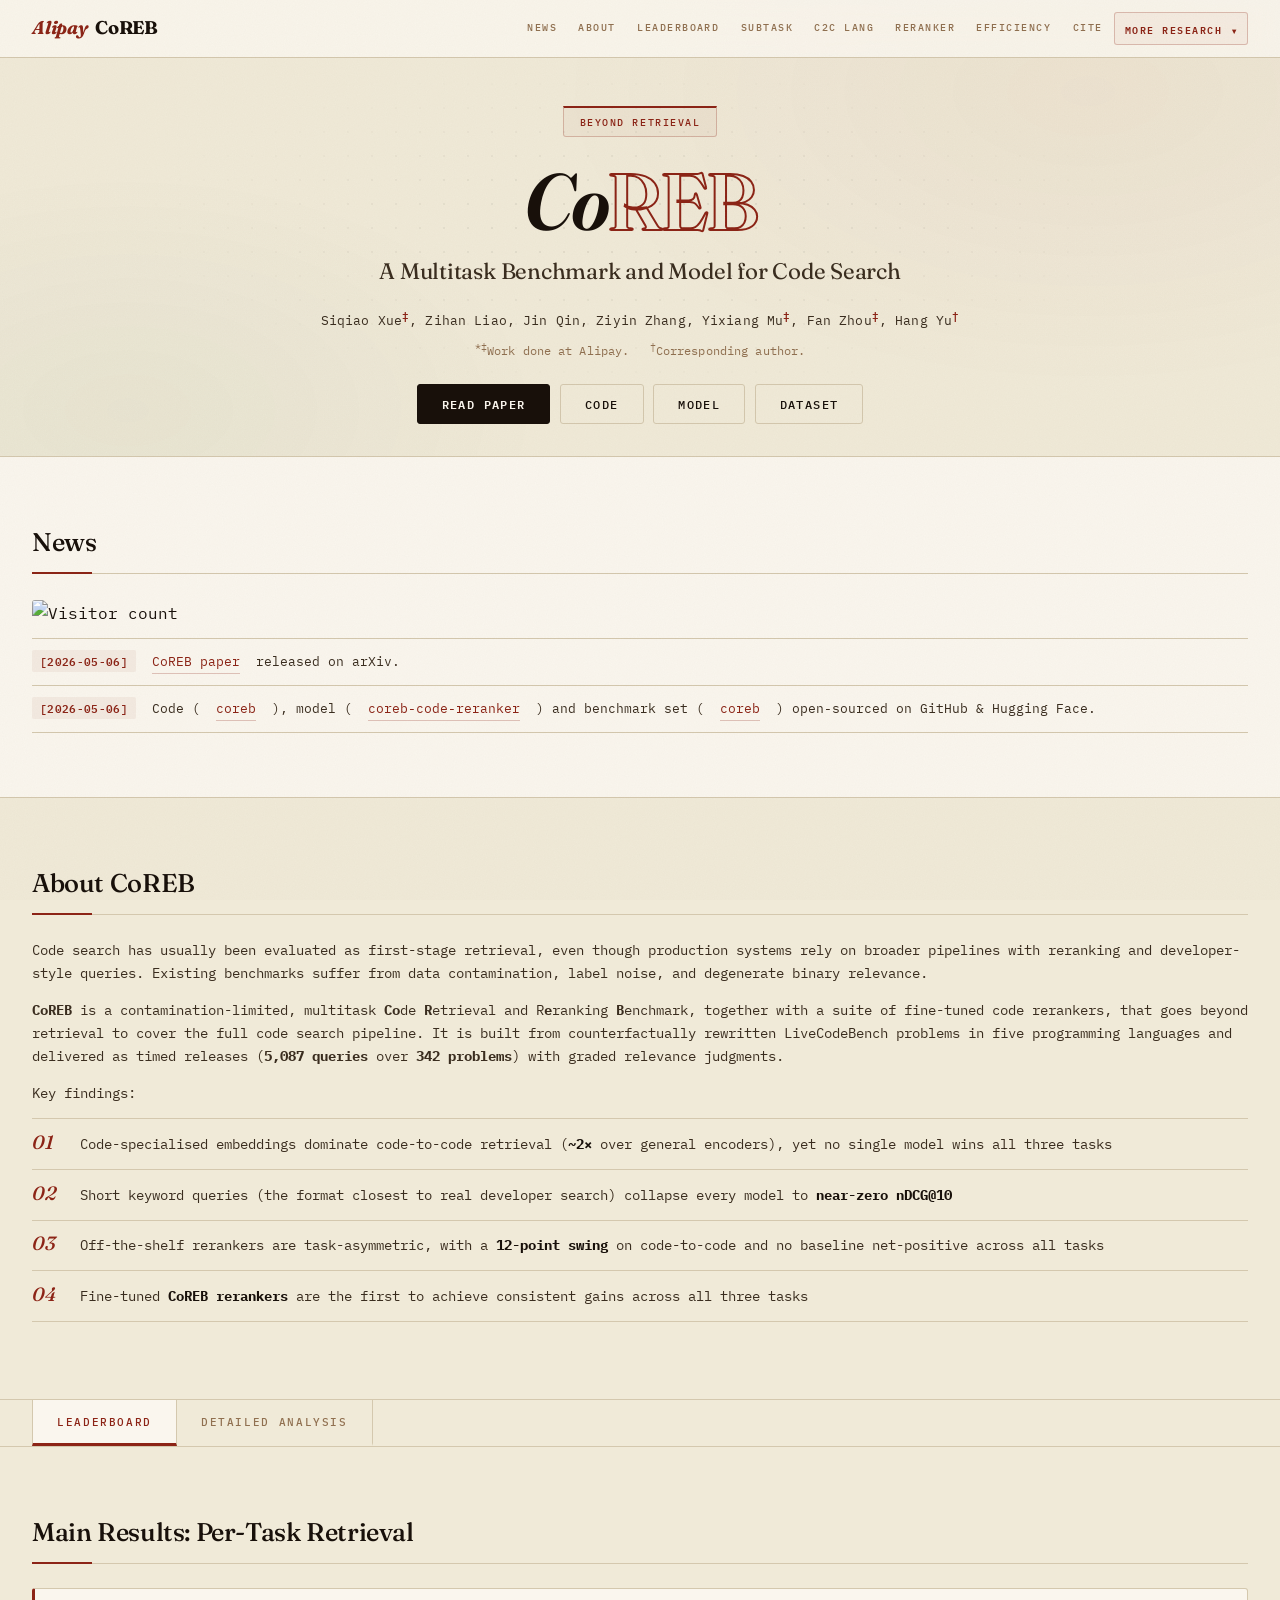
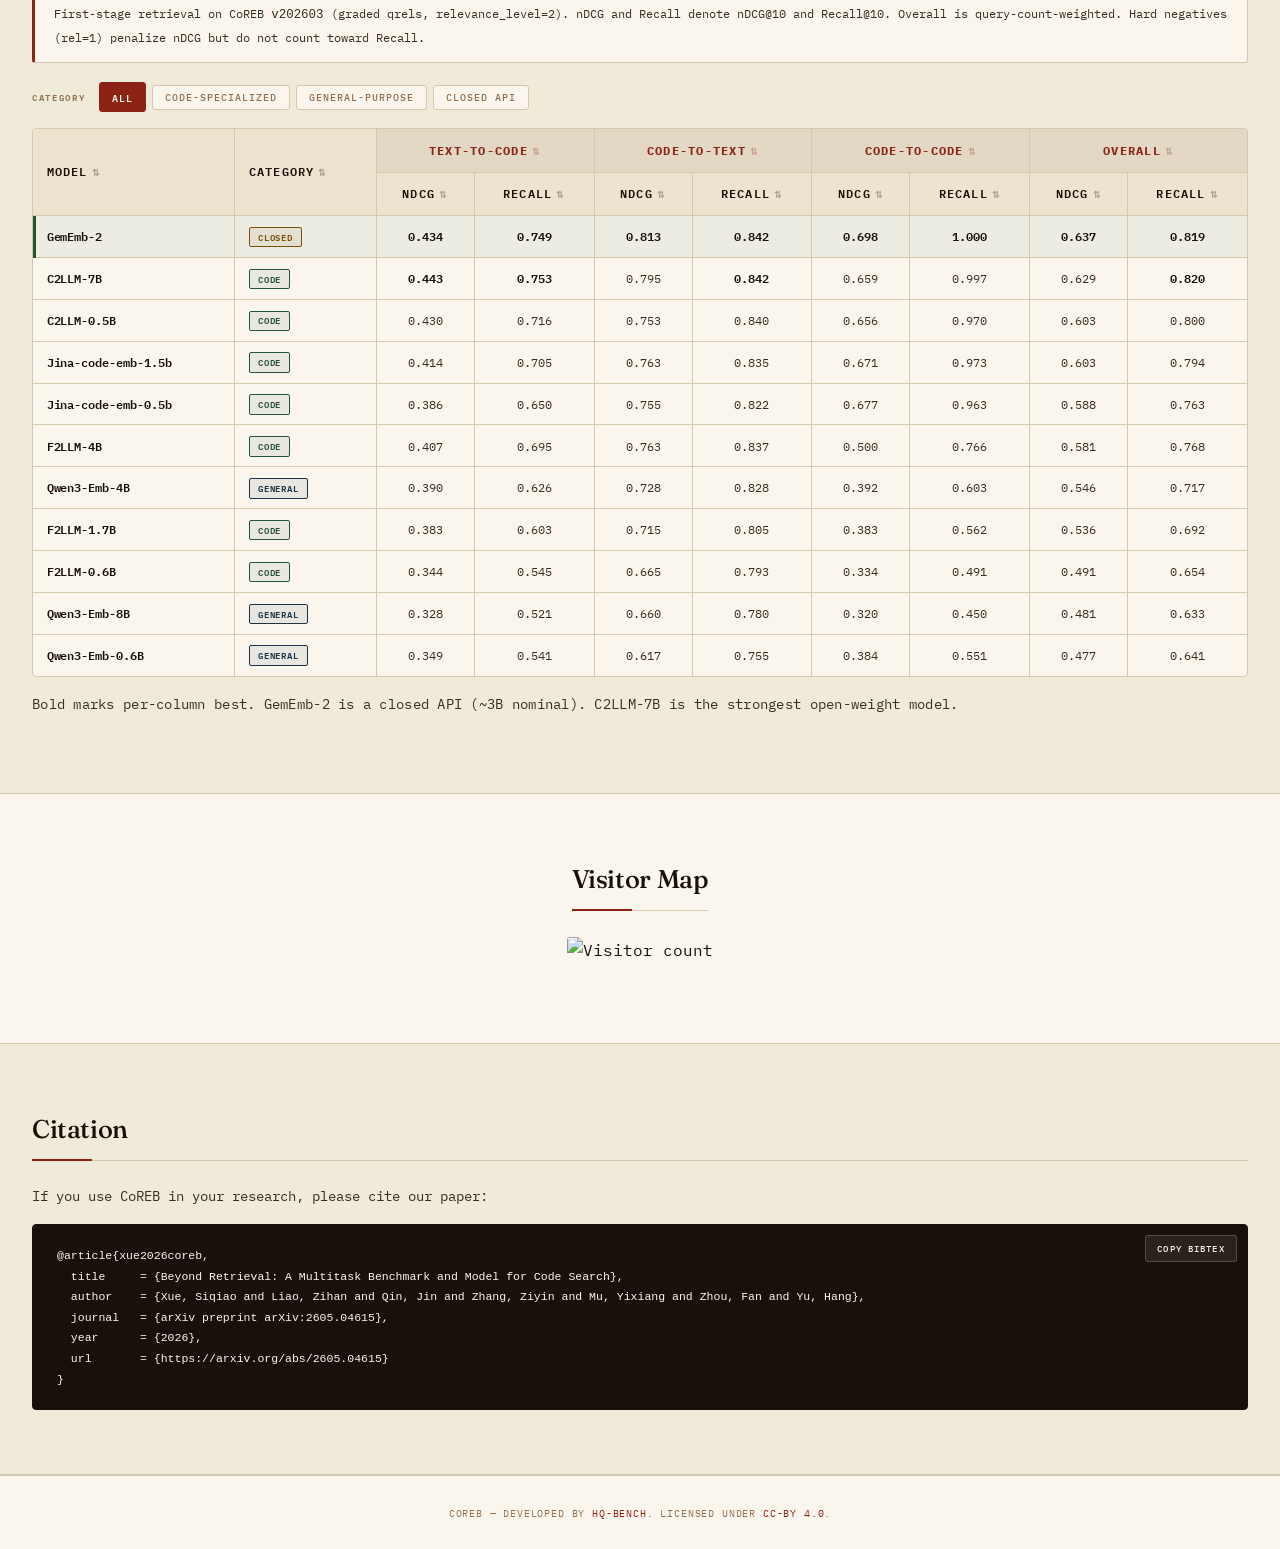
==== website/index.html @ 1a0d7796 "update page" ====
<!DOCTYPE html>
<html lang="en">
<head>
  <meta charset="UTF-8">
  <meta name="viewport" content="width=device-width, initial-scale=1.0">
  <title>Beyond Retrieval: A Multitask Benchmark and Model for Code Search</title>
  <meta name="description" content="CoREB is a multitask, contamination-limited code retrieval and reranking benchmark covering text-to-code, code-to-text, and code-to-code across 5 languages with graded relevance judgments.">
  <link rel="preconnect" href="https://fonts.googleapis.com">
  <link rel="preconnect" href="https://fonts.gstatic.com" crossorigin>
  <link href="https://fonts.googleapis.com/css2?family=Fraunces:ital,opsz,wght@0,9..144,400;0,9..144,500;0,9..144,600;0,9..144,700;1,9..144,400;1,9..144,500;1,9..144,600;1,9..144,700&family=IBM+Plex+Mono:ital,wght@0,400;0,500;0,600;0,700;1,400;1,500&display=swap" rel="stylesheet">
  <link rel="stylesheet" href="assets/css/style.css">
</head>
<body>
  <div class="grain" aria-hidden="true"></div>

  <!-- ===== NAV ===== -->
  <header class="site-header">
    <div class="header-inner">
      <a href="#" class="brand"><span class="brand-alipay">Alipay</span> CoREB</a>
      <button class="menu-toggle" aria-label="Toggle menu">&#9776;</button>
      <nav>
        <ul class="nav-links">
          <li><a href="#news">News</a></li>
          <li><a href="#about">About</a></li>
          <li><a href="#leaderboard">Leaderboard</a></li>
          <li><a href="#subtask">Subtask</a></li>
          <li><a href="#c2c-language">C2C Lang</a></li>
          <li><a href="#reranker">Reranker</a></li>
          <li><a href="#efficiency">Efficiency</a></li>
          <li><a href="#citation">Cite</a></li>
          <li class="more-research-wrap">
            <button class="nav-more-btn" id="more-research-toggle">More Research <span class="more-arrow">&#9662;</span></button>
            <ul class="more-research-dropdown" id="more-research-dropdown">
              <li><a href="https://hq-bench.github.io/quito/" target="_blank" rel="noopener">QuitoBench</a></li>
              <li><a href="https://famma-bench.github.io/famma/" target="_blank" rel="noopener">FAMMA</a></li>
            </ul>
          </li>
        </ul>
      </nav>
    </div>
  </header>

  <!-- ===== HERO ===== -->
  <section class="hero" id="hero">
    <div class="hero-inner">
      <span class="eyebrow">Beyond Retrieval</span>
      <h1><span class="solid">Co</span><span class="outline">REB</span></h1>
      <p class="hero-subtitle">A Multitask Benchmark and Model for Code Search</p>
      <p class="hero-authors">
        Siqiao Xue<sup>&Dagger;</sup>, Zihan Liao, Jin Qin, Ziyin Zhang,
        Yixiang Mu<sup>&Dagger;</sup>, Fan Zhou<sup>&Dagger;</sup>, Hang Yu<sup>&dagger;</sup>
      </p>
      <p class="hero-institution">
        <sup>*&Dagger;</sup>Work done at Alipay. &ensp; <sup>&dagger;</sup>Corresponding author.
      </p>
      <div class="hero-actions">
        <a href="https://arxiv.org/abs/2605.04615" class="btn-cta" target="_blank" rel="noopener">Read Paper</a>
        <a href="https://github.com/hq-bench/coreb" class="btn-ghost" target="_blank" rel="noopener">Code</a>
        <a href="https://huggingface.co/hq-bench/coreb-code-reranker" class="btn-ghost" target="_blank" rel="noopener">Model</a>
        <a href="https://huggingface.co/datasets/hq-bench/coreb" class="btn-ghost" target="_blank" rel="noopener">Dataset</a>
      </div>
    </div>
  </section>

  <!-- ===== NEWS ===== -->
  <section class="section" id="news">
    <div class="section-inner">
      <h2 class="section-title">News</h2>
      <div class="visitor-badge">
        <img src="https://hits.sh/hq-bench.github.io/coreb-page.svg?view=total&style=flat&label=Visitors&color=f59e0b&labelColor=0d1117" alt="Visitor count">
      </div>
      <ul class="news-list">
        <li><span class="news-date">[2026-05-06]</span> <a href="https://arxiv.org/abs/2605.04615">CoREB paper</a> released on arXiv.</li>
        <li><span class="news-date">[2026-05-06]</span> Code (<a href="https://github.com/hq-bench/coreb">coreb</a>), model (<a href="https://huggingface.co/hq-bench/coreb-code-reranker">coreb-code-reranker</a>) and benchmark set (<a href="https://huggingface.co/datasets/hq-bench/coreb">coreb</a>) open-sourced on GitHub &amp; Hugging Face.</li>
      </ul>
    </div>
  </section>

  <!-- ===== ABOUT ===== -->
  <section class="section" id="about">
    <div class="section-inner">
      <h2 class="section-title">About CoREB</h2>
      <p>
        Code search has usually been evaluated as first-stage retrieval, even though production systems rely on broader pipelines with reranking and developer-style queries. Existing benchmarks suffer from data contamination, label noise, and degenerate binary relevance.
      </p>
      <p>
        <strong>CoREB</strong> is a contamination-limited, multitask <strong>Co</strong>de <strong>R</strong>etrieval and R<strong>e</strong>ranking <strong>B</strong>enchmark, together with a suite of fine-tuned code rerankers, that goes beyond retrieval to cover the full code search pipeline. It is built from counterfactually rewritten LiveCodeBench problems in five programming languages and delivered as timed releases (<strong>5,087 queries</strong> over <strong>342 problems</strong>) with graded relevance judgments.
      </p>
      <p>Key findings:</p>
      <ul class="findings-list">
        <li>Code-specialised embeddings dominate code-to-code retrieval (<strong>~2&times;</strong> over general encoders), yet no single model wins all three tasks</li>
        <li>Short keyword queries (the format closest to real developer search) collapse every model to <strong>near-zero nDCG@10</strong></li>
        <li>Off-the-shelf rerankers are task-asymmetric, with a <strong>12-point swing</strong> on code-to-code and no baseline net-positive across all tasks</li>
        <li>Fine-tuned <strong>CoREB rerankers</strong> are the first to achieve consistent gains across all three tasks</li>
      </ul>
    </div>
  </section>

  <!-- ===== CONTENT TABS ===== -->
  <div class="content-tabs" id="content-tabs">
    <div class="tab-bar">
      <button class="tab-btn active" data-tab="leaderboard-tab">Leaderboard</button>
      <button class="tab-btn" data-tab="analysis-tab">Detailed Analysis</button>
    </div>
  </div>

  <!-- ===== TAB: LEADERBOARD ===== -->
  <div class="tab-content active" id="leaderboard-tab">

  <!-- ===== MAIN RESULTS ===== -->
  <section class="section" id="leaderboard">
    <div class="section-inner">
      <h2 class="section-title">Main Results: Per-Task Retrieval</h2>
      <div class="info-box">
        First-stage retrieval on CoREB <code>v202603</code> (graded qrels, relevance_level=2). nDCG and Recall denote nDCG@10 and Recall@10. Overall is query-count-weighted. Hard negatives (rel=1) penalize nDCG but do not count toward Recall.
      </div>
      <div class="filter-bar">
        <span class="filter-label">Category</span>
        <button class="filter-btn active" data-filter="all">All</button>
        <button class="filter-btn" data-filter="code">Code-Specialized</button>
        <button class="filter-btn" data-filter="general">General-Purpose</button>
        <button class="filter-btn" data-filter="closed">Closed API</button>
      </div>
      <div class="table-wrap">
        <div class="table-scroll">
          <table class="sortable" id="main-table">
            <thead>
              <tr>
                <th rowspan="2">Model</th>
                <th rowspan="2">Category</th>
                <th colspan="2" class="group-header">Text-to-Code</th>
                <th colspan="2" class="group-header">Code-to-Text</th>
                <th colspan="2" class="group-header">Code-to-Code</th>
                <th colspan="2" class="group-header">Overall</th>
              </tr>
              <tr>
                <th class="num-col">nDCG</th>
                <th class="num-col">Recall</th>
                <th class="num-col">nDCG</th>
                <th class="num-col">Recall</th>
                <th class="num-col">nDCG</th>
                <th class="num-col">Recall</th>
                <th class="num-col">nDCG</th>
                <th class="num-col">Recall</th>
              </tr>
            </thead>
            <tbody>
              <tr data-type="closed" class="row-highlight">
                <td class="model-name"><strong>GemEmb-2</strong></td>
                <td><span class="badge badge-stat">CLOSED</span></td>
                <td class="num-col">0.434</td>
                <td class="num-col">0.749</td>
                <td class="num-col"><strong>0.813</strong></td>
                <td class="num-col"><strong>0.842</strong></td>
                <td class="num-col"><strong>0.698</strong></td>
                <td class="num-col"><strong>1.000</strong></td>
                <td class="num-col"><strong>0.637</strong></td>
                <td class="num-col"><strong>0.819</strong></td>
              </tr>
              <tr data-type="code">
                <td class="model-name"><strong>C2LLM-7B</strong></td>
                <td><span class="badge badge-dl">CODE</span></td>
                <td class="num-col"><strong>0.443</strong></td>
                <td class="num-col"><strong>0.753</strong></td>
                <td class="num-col">0.795</td>
                <td class="num-col"><strong>0.842</strong></td>
                <td class="num-col">0.659</td>
                <td class="num-col">0.997</td>
                <td class="num-col">0.629</td>
                <td class="num-col"><strong>0.820</strong></td>
              </tr>
              <tr data-type="code">
                <td class="model-name">C2LLM-0.5B</td>
                <td><span class="badge badge-dl">CODE</span></td>
                <td class="num-col">0.430</td>
                <td class="num-col">0.716</td>
                <td class="num-col">0.753</td>
                <td class="num-col">0.840</td>
                <td class="num-col">0.656</td>
                <td class="num-col">0.970</td>
                <td class="num-col">0.603</td>
                <td class="num-col">0.800</td>
              </tr>
              <tr data-type="code">
                <td class="model-name">Jina-code-emb-1.5b</td>
                <td><span class="badge badge-dl">CODE</span></td>
                <td class="num-col">0.414</td>
                <td class="num-col">0.705</td>
                <td class="num-col">0.763</td>
                <td class="num-col">0.835</td>
                <td class="num-col">0.671</td>
                <td class="num-col">0.973</td>
                <td class="num-col">0.603</td>
                <td class="num-col">0.794</td>
              </tr>
              <tr data-type="code">
                <td class="model-name">Jina-code-emb-0.5b</td>
                <td><span class="badge badge-dl">CODE</span></td>
                <td class="num-col">0.386</td>
                <td class="num-col">0.650</td>
                <td class="num-col">0.755</td>
                <td class="num-col">0.822</td>
                <td class="num-col">0.677</td>
                <td class="num-col">0.963</td>
                <td class="num-col">0.588</td>
                <td class="num-col">0.763</td>
              </tr>
              <tr data-type="code">
                <td class="model-name">F2LLM-4B</td>
                <td><span class="badge badge-dl">CODE</span></td>
                <td class="num-col">0.407</td>
                <td class="num-col">0.695</td>
                <td class="num-col">0.763</td>
                <td class="num-col">0.837</td>
                <td class="num-col">0.500</td>
                <td class="num-col">0.766</td>
                <td class="num-col">0.581</td>
                <td class="num-col">0.768</td>
              </tr>
              <tr data-type="general">
                <td class="model-name">Qwen3-Emb-4B</td>
                <td><span class="badge badge-fm">GENERAL</span></td>
                <td class="num-col">0.390</td>
                <td class="num-col">0.626</td>
                <td class="num-col">0.728</td>
                <td class="num-col">0.828</td>
                <td class="num-col">0.392</td>
                <td class="num-col">0.603</td>
                <td class="num-col">0.546</td>
                <td class="num-col">0.717</td>
              </tr>
              <tr data-type="code">
                <td class="model-name">F2LLM-1.7B</td>
                <td><span class="badge badge-dl">CODE</span></td>
                <td class="num-col">0.383</td>
                <td class="num-col">0.603</td>
                <td class="num-col">0.715</td>
                <td class="num-col">0.805</td>
                <td class="num-col">0.383</td>
                <td class="num-col">0.562</td>
                <td class="num-col">0.536</td>
                <td class="num-col">0.692</td>
              </tr>
              <tr data-type="code">
                <td class="model-name">F2LLM-0.6B</td>
                <td><span class="badge badge-dl">CODE</span></td>
                <td class="num-col">0.344</td>
                <td class="num-col">0.545</td>
                <td class="num-col">0.665</td>
                <td class="num-col">0.793</td>
                <td class="num-col">0.334</td>
                <td class="num-col">0.491</td>
                <td class="num-col">0.491</td>
                <td class="num-col">0.654</td>
              </tr>
              <tr data-type="general">
                <td class="model-name">Qwen3-Emb-8B</td>
                <td><span class="badge badge-fm">GENERAL</span></td>
                <td class="num-col">0.328</td>
                <td class="num-col">0.521</td>
                <td class="num-col">0.660</td>
                <td class="num-col">0.780</td>
                <td class="num-col">0.320</td>
                <td class="num-col">0.450</td>
                <td class="num-col">0.481</td>
                <td class="num-col">0.633</td>
              </tr>
              <tr data-type="general">
                <td class="model-name">Qwen3-Emb-0.6B</td>
                <td><span class="badge badge-fm">GENERAL</span></td>
                <td class="num-col">0.349</td>
                <td class="num-col">0.541</td>
                <td class="num-col">0.617</td>
                <td class="num-col">0.755</td>
                <td class="num-col">0.384</td>
                <td class="num-col">0.551</td>
                <td class="num-col">0.477</td>
                <td class="num-col">0.641</td>
              </tr>
            </tbody>
          </table>
        </div>
      </div>
      <p class="table-note">Bold marks per-column best. GemEmb-2 is a closed API (~3B nominal). C2LLM-7B is the strongest open-weight model.</p>
    </div>
  </section>

  </div><!-- end leaderboard-tab -->

  <!-- ===== TAB: DETAILED ANALYSIS ===== -->
  <div class="tab-content" id="analysis-tab">

  <!-- ===== ANALYSIS: SUBTASK BREAKDOWN ===== -->
  <section class="section" id="subtask">
    <div class="section-inner">
      <h2 class="section-title">Analysis: Text-to-Code Subtask Breakdown</h2>
      <div class="info-box">
        Text-to-code nDCG@10 by subtask on <code>v202603</code>. Canonical and Full use long queries; Search uses short keyword queries (~19 tokens). <strong>Every model collapses on Search</strong> &mdash; the format closest to real developer search.
      </div>
      <div class="table-wrap">
        <div class="table-scroll">
          <table class="sortable" id="subtask-table">
            <thead>
              <tr>
                <th>Model</th>
                <th class="num-col">Canonical</th>
                <th class="num-col">Full</th>
                <th class="num-col">Search</th>
              </tr>
            </thead>
            <tbody>
              <tr class="row-highlight">
                <td class="model-name"><strong>C2LLM-7B</strong></td>
                <td class="num-col"><strong>0.582</strong></td>
                <td class="num-col"><strong>0.578</strong></td>
                <td class="num-col">0.004</td>
              </tr>
              <tr>
                <td class="model-name">GemEmb-2</td>
                <td class="num-col">0.573</td>
                <td class="num-col">0.565</td>
                <td class="num-col">0.000</td>
              </tr>
              <tr>
                <td class="model-name">C2LLM-0.5B</td>
                <td class="num-col">0.566</td>
                <td class="num-col">0.560</td>
                <td class="num-col">0.003</td>
              </tr>
              <tr>
                <td class="model-name">Jina-code-1.5B</td>
                <td class="num-col">0.539</td>
                <td class="num-col">0.543</td>
                <td class="num-col">0.006</td>
              </tr>
              <tr>
                <td class="model-name">F2LLM-4B</td>
                <td class="num-col">0.529</td>
                <td class="num-col">0.535</td>
                <td class="num-col">0.007</td>
              </tr>
              <tr>
                <td class="model-name">Qwen3-4B</td>
                <td class="num-col">0.510</td>
                <td class="num-col">0.504</td>
                <td class="num-col"><strong>0.015</strong></td>
              </tr>
              <tr>
                <td class="model-name">Jina-code-0.5B</td>
                <td class="num-col">0.497</td>
                <td class="num-col">0.514</td>
                <td class="num-col">0.003</td>
              </tr>
              <tr>
                <td class="model-name">F2LLM-1.7B</td>
                <td class="num-col">0.481</td>
                <td class="num-col">0.520</td>
                <td class="num-col">0.008</td>
              </tr>
              <tr>
                <td class="model-name">Qwen3-8B</td>
                <td class="num-col">0.477</td>
                <td class="num-col">0.381</td>
                <td class="num-col">0.005</td>
              </tr>
              <tr>
                <td class="model-name">Qwen3-0.6B</td>
                <td class="num-col">0.452</td>
                <td class="num-col">0.460</td>
                <td class="num-col">0.008</td>
              </tr>
              <tr>
                <td class="model-name">F2LLM-0.6B</td>
                <td class="num-col">0.450</td>
                <td class="num-col">0.452</td>
                <td class="num-col">0.000</td>
              </tr>
            </tbody>
          </table>
        </div>
      </div>
      <p class="table-note">Current dense retrievers have saturated in the long-query regime while the short-query regime remains unsolved. Query expansion (HyDE, Query2doc) is a promising direction.</p>
    </div>
  </section>

  <!-- ===== ANALYSIS: C2C BY LANGUAGE ===== -->
  <section class="section" id="c2c-language">
    <div class="section-inner">
      <h2 class="section-title">Analysis: Code-to-Code by Anchor Language</h2>
      <div class="info-box">
        Code-to-code nDCG@10 by anchor language on <code>v202603</code> (after anchor exclusion). Cross-language code-pair training drives this gap; C++ and Go anchors are easier to match than Java and Python.
      </div>
      <div class="table-wrap">
        <div class="table-scroll">
          <table class="sortable" id="c2c-table">
            <thead>
              <tr>
                <th>Model</th>
                <th class="num-col">Python</th>
                <th class="num-col">Java</th>
                <th class="num-col">C++</th>
                <th class="num-col">Go</th>
              </tr>
            </thead>
            <tbody>
              <tr class="row-highlight">
                <td class="model-name"><strong>GemEmb-2</strong></td>
                <td class="num-col">0.681</td>
                <td class="num-col"><strong>0.674</strong></td>
                <td class="num-col">0.789</td>
                <td class="num-col">0.673</td>
              </tr>
              <tr>
                <td class="model-name">Jina-code-0.5b</td>
                <td class="num-col"><strong>0.690</strong></td>
                <td class="num-col">0.493</td>
                <td class="num-col">0.788</td>
                <td class="num-col">0.684</td>
              </tr>
              <tr>
                <td class="model-name">Jina-code-1.5b</td>
                <td class="num-col">0.688</td>
                <td class="num-col">0.499</td>
                <td class="num-col"><strong>0.790</strong></td>
                <td class="num-col">0.650</td>
              </tr>
              <tr>
                <td class="model-name">C2LLM-7B</td>
                <td class="num-col">0.639</td>
                <td class="num-col">0.510</td>
                <td class="num-col">0.799</td>
                <td class="num-col"><strong>0.690</strong></td>
              </tr>
              <tr>
                <td class="model-name">C2LLM-0.5B</td>
                <td class="num-col">0.652</td>
                <td class="num-col">0.576</td>
                <td class="num-col">0.729</td>
                <td class="num-col">0.662</td>
              </tr>
              <tr>
                <td class="model-name">F2LLM-4B</td>
                <td class="num-col">0.534</td>
                <td class="num-col">0.276</td>
                <td class="num-col">0.648</td>
                <td class="num-col">0.448</td>
              </tr>
              <tr>
                <td class="model-name">Qwen3-4B</td>
                <td class="num-col">0.498</td>
                <td class="num-col">0.174</td>
                <td class="num-col">0.504</td>
                <td class="num-col">0.186</td>
              </tr>
              <tr>
                <td class="model-name">F2LLM-1.7B</td>
                <td class="num-col">0.485</td>
                <td class="num-col">0.137</td>
                <td class="num-col">0.512</td>
                <td class="num-col">0.192</td>
              </tr>
              <tr>
                <td class="model-name">Qwen3-0.6B</td>
                <td class="num-col">0.488</td>
                <td class="num-col">0.147</td>
                <td class="num-col">0.445</td>
                <td class="num-col">0.244</td>
              </tr>
              <tr>
                <td class="model-name">F2LLM-0.6B</td>
                <td class="num-col">0.482</td>
                <td class="num-col">0.105</td>
                <td class="num-col">0.357</td>
                <td class="num-col">0.113</td>
              </tr>
              <tr>
                <td class="model-name">Qwen3-8B</td>
                <td class="num-col">0.446</td>
                <td class="num-col">0.064</td>
                <td class="num-col">0.390</td>
                <td class="num-col">0.137</td>
              </tr>
            </tbody>
          </table>
        </div>
      </div>
      <p class="table-note">Qwen3 models collapse on Java and Go despite competitive text-to-code scores. Cross-language code-pair training drives this gap more than model scale.</p>
    </div>
  </section>

  <!-- ===== ANALYSIS: RERANKER ===== -->
  <section class="section" id="reranker">
    <div class="section-inner">
      <h2 class="section-title">Reranker Evaluation</h2>
      <div class="info-box">
        <strong>No off-the-shelf reranker is net-positive across all three tasks.</strong> Reranking the top-100 from C2LLM-7B: Jina v2 collapses code-to-text by &minus;22.4%; Qwen3-Reranker-4B is the only baseline that helps code-to-code (+3.3%). A 12-point swing separates the best and worst baseline on the same task. CoREB-Reranker variants are designed to be the first net-positive across all tasks.
      </div>
      <div class="table-wrap">
        <div class="table-scroll">
          <table class="sortable" id="reranker-table">
            <thead>
              <tr>
                <th>Reranker</th>
                <th class="num-col">&Delta; T2C</th>
                <th class="num-col">&Delta; C2T</th>
                <th class="num-col">&Delta; C2C</th>
                <th>Net-Positive?</th>
              </tr>
            </thead>
            <tbody>
              <tr>
                <td class="model-name">Jina Reranker v2</td>
                <td class="num-col">&minus;8.3%</td>
                <td class="num-col">&minus;22.4%</td>
                <td class="num-col">+0.0%</td>
                <td><span class="lvl lvl-low">No</span></td>
              </tr>
              <tr>
                <td class="model-name">Jina Reranker v3</td>
                <td class="num-col">&minus;0.1%</td>
                <td class="num-col">&minus;4.7%</td>
                <td class="num-col">+0.0%</td>
                <td><span class="lvl lvl-low">No</span></td>
              </tr>
              <tr>
                <td class="model-name">Qwen3-Reranker-0.6B</td>
                <td class="num-col">&minus;3.2%</td>
                <td class="num-col">&minus;8.2%</td>
                <td class="num-col">+1.1%</td>
                <td><span class="lvl lvl-low">No</span></td>
              </tr>
              <tr>
                <td class="model-name">Qwen3-Reranker-4B</td>
                <td class="num-col">&minus;1.5%</td>
                <td class="num-col">&minus;2.1%</td>
                <td class="num-col">+3.3%</td>
                <td><span class="lvl lvl-low">No</span></td>
              </tr>
              <tr class="row-highlight">
                <td class="model-name"><strong>CoREB-Reranker-0.6B</strong></td>
                <td class="num-col">~+2%</td>
                <td class="num-col">~0%</td>
                <td class="num-col">~+5%</td>
                <td><span class="lvl lvl-high">Yes</span></td>
              </tr>
              <tr class="row-highlight">
                <td class="model-name"><strong>CoREB-Reranker-4B</strong></td>
                <td class="num-col">~+4%</td>
                <td class="num-col">~&plusmn;1%</td>
                <td class="num-col">~+8%</td>
                <td><span class="lvl lvl-high">Yes</span></td>
              </tr>
            </tbody>
          </table>
        </div>
      </div>
      <p class="table-note">&Delta; nDCG@10 (%) after reranking top-100 from C2LLM-7B on v202603. CoREB-Reranker values are projected based on training protocol (full numbers pending training completion).</p>
    </div>
  </section>

  <!-- ===== ANALYSIS: EFFICIENCY ===== -->
  <section class="section" id="efficiency">
    <div class="section-inner">
      <h2 class="section-title">Analysis: Parameter Efficiency</h2>
      <div class="info-box">
        <strong>0.5B code-specialized models deliver ~13&times; more nDCG per billion parameters than 8B general-purpose ones.</strong> C2LLM-0.5B reaches 95.9% of the best open-weight score at only 7% of its parameter count. For latency/memory-constrained deployments, 0.5B specialized checkpoints are the clear choice.
      </div>
      <div class="table-wrap">
        <div class="table-scroll">
          <table class="sortable" id="efficiency-table">
            <thead>
              <tr>
                <th>Model</th>
                <th class="num-col">Params (B)</th>
                <th class="num-col">Overall nDCG@10</th>
                <th class="num-col">nDCG / B params</th>
                <th>Category</th>
              </tr>
            </thead>
            <tbody>
              <tr class="row-highlight">
                <td class="model-name"><strong>C2LLM-0.5B</strong></td>
                <td class="num-col">0.5</td>
                <td class="num-col">0.603</td>
                <td class="num-col"><strong>1.206</strong></td>
                <td><span class="badge badge-dl">CODE</span></td>
              </tr>
              <tr>
                <td class="model-name">Jina-code-emb-0.5b</td>
                <td class="num-col">0.5</td>
                <td class="num-col">0.588</td>
                <td class="num-col">1.176</td>
                <td><span class="badge badge-dl">CODE</span></td>
              </tr>
              <tr>
                <td class="model-name">Qwen3-Emb-0.6B</td>
                <td class="num-col">0.6</td>
                <td class="num-col">0.477</td>
                <td class="num-col">0.795</td>
                <td><span class="badge badge-fm">GENERAL</span></td>
              </tr>
              <tr>
                <td class="model-name">F2LLM-0.6B</td>
                <td class="num-col">0.6</td>
                <td class="num-col">0.491</td>
                <td class="num-col">0.818</td>
                <td><span class="badge badge-dl">CODE</span></td>
              </tr>
              <tr>
                <td class="model-name">Jina-code-emb-1.5b</td>
                <td class="num-col">1.5</td>
                <td class="num-col">0.603</td>
                <td class="num-col">0.402</td>
                <td><span class="badge badge-dl">CODE</span></td>
              </tr>
              <tr>
                <td class="model-name">F2LLM-1.7B</td>
                <td class="num-col">1.7</td>
                <td class="num-col">0.536</td>
                <td class="num-col">0.315</td>
                <td><span class="badge badge-dl">CODE</span></td>
              </tr>
              <tr>
                <td class="model-name">F2LLM-4B</td>
                <td class="num-col">4.0</td>
                <td class="num-col">0.581</td>
                <td class="num-col">0.145</td>
                <td><span class="badge badge-dl">CODE</span></td>
              </tr>
              <tr>
                <td class="model-name">Qwen3-Emb-4B</td>
                <td class="num-col">4.0</td>
                <td class="num-col">0.546</td>
                <td class="num-col">0.137</td>
                <td><span class="badge badge-fm">GENERAL</span></td>
              </tr>
              <tr>
                <td class="model-name">C2LLM-7B</td>
                <td class="num-col">7.0</td>
                <td class="num-col">0.629</td>
                <td class="num-col">0.090</td>
                <td><span class="badge badge-dl">CODE</span></td>
              </tr>
              <tr>
                <td class="model-name">Qwen3-Emb-8B</td>
                <td class="num-col">8.0</td>
                <td class="num-col">0.481</td>
                <td class="num-col">0.060</td>
                <td><span class="badge badge-fm">GENERAL</span></td>
              </tr>
            </tbody>
          </table>
        </div>
      </div>
      <p class="table-note">GemEmb-2 excluded (vendor does not publish exact parameter count). Among open-weight checkpoints, C2LLM-0.5B and C2LLM-7B lie on the Pareto frontier.</p>
    </div>
  </section>

  </div><!-- end analysis-tab -->

  <!-- ===== VISITOR MAP ===== -->
  <section class="section" id="visitor-map">
    <div class="section-inner visitor-map-center">
      <h2 class="section-title">Visitor Map</h2>
      <div class="visitor-badge" style="margin-bottom: 1rem;">
        <img src="https://hits.sh/hq-bench.github.io/coreb-page.svg?view=total&color=f59e0b&labelColor=0d1117&label=Total%20Visitors&style=flat" alt="Visitor count" height="24">
      </div>
      <div class="globe-container">
        <script type="text/javascript" id="clstr_globe"
          src="//clustrmaps.com/globe.js?d=1c9gf"></script>
        <noscript>
          <div class="globe-placeholder">
            <svg viewBox="0 0 200 200" width="260" height="260">
              <defs>
                <radialGradient id="g1" cx="40%" cy="35%" r="60%">
                  <stop offset="0%" stop-color="#ede3cf"/>
                  <stop offset="100%" stop-color="#e2d8c4"/>
                </radialGradient>
              </defs>
              <circle cx="100" cy="100" r="95" fill="url(#g1)" stroke="#8c2416" stroke-width="0.5" opacity="0.5"/>
              <text x="100" y="105" text-anchor="middle" fill="#907050" font-size="11" font-family="IBM Plex Mono, monospace">Globe loads with JS</text>
            </svg>
          </div>
        </noscript>
      </div>
    </div>
  </section>

  <!-- ===== CITATION ===== -->
  <section class="section" id="citation">
    <div class="section-inner">
      <h2 class="section-title">Citation</h2>
      <p>If you use CoREB in your research, please cite our paper:</p>
      <div class="bibtex-wrap">
        <pre class="bibtex"><code id="bibtex-code">@article{xue2026coreb,
  title     = {Beyond Retrieval: A Multitask Benchmark and Model for Code Search},
  author    = {Xue, Siqiao and Liao, Zihan and Qin, Jin and Zhang, Ziyin and Mu, Yixiang and Zhou, Fan and Yu, Hang},
  journal   = {arXiv preprint arXiv:2605.04615},
  year      = {2026},
  url       = {https://arxiv.org/abs/2605.04615}
}</code></pre>
        <button class="copy-btn" id="copy-bibtex">Copy BibTeX</button>
      </div>
    </div>
  </section>

  <!-- ===== FOOTER ===== -->
  <footer class="site-footer">
    <p>CoREB &mdash; developed by <a href="https://github.com/hq-bench" target="_blank" rel="noopener">HQ-Bench</a>. Licensed under <a href="https://creativecommons.org/licenses/by/4.0/" target="_blank" rel="noopener">CC-BY 4.0</a>.</p>
  </footer>

  <script src="assets/js/main.js"></script>
</body>
</html>
---- website/assets/css/style.css ----
/* =========================================================================
   QuitoBench v2 — Editorial Benchmark (WildClawBench-inspired)
   Fraunces (serif display) + IBM Plex Mono (data/UI)
   Paper cream surfaces · scarlet / forest / slate accents
   ========================================================================= */

/* ===== RESET ===== */
*, *::before, *::after { box-sizing: border-box; margin: 0; padding: 0; }

:root {
  /* Surfaces */
  --bg:    #f0ead8;
  --bg2:   #faf6ee;
  --bg3:   #ede3cf;

  /* Ink */
  --ink:     #18100a;
  --ink2:    #3a2d1f;
  --ink3:    #907050;
  --ink4:    #c0a880;

  /* Accents */
  --scarlet: #8c2416;
  --ember:   #a83c14;
  --tawny:   #7a5008;
  --forest:  #265238;
  --slate:   #1c3448;

  /* Lines */
  --border:  #d4c8ae;
  --border2: rgba(24, 16, 10, 0.08);

  /* Fonts */
  --font-head: 'Fraunces', Georgia, serif;
  --font-body: 'IBM Plex Mono', ui-monospace, Menlo, Consolas, monospace;
  --font-mono: 'IBM Plex Mono', ui-monospace, Menlo, Consolas, monospace;

  --ease: cubic-bezier(0.4, 0, 0.2, 1);
  --ease-bounce: cubic-bezier(0.34, 1.56, 0.64, 1);
}

html {
  scroll-behavior: smooth;
  scroll-padding-top: 64px;
  font-size: 16px;
  -webkit-font-smoothing: antialiased;
  -moz-osx-font-smoothing: grayscale;
}

body {
  font-family: var(--font-body);
  color: var(--ink);
  background: var(--bg);
  line-height: 1.65;
  overflow-x: hidden;
  position: relative;
}

a { color: var(--scarlet); text-decoration: none; border-bottom: 1px solid rgba(140, 36, 22, 0.25); transition: color 0.15s var(--ease), border-color 0.15s var(--ease); }
a:hover { color: var(--ember); border-bottom-color: var(--ember); text-decoration: none; }

/* ===== GRAIN OVERLAY ===== */
.grain {
  position: fixed;
  inset: 0;
  pointer-events: none;
  z-index: 1000;
  opacity: 0.03;
  mix-blend-mode: multiply;
  background-image: url("data:image/svg+xml;utf8,<svg xmlns='http://www.w3.org/2000/svg' width='220' height='220'><filter id='n'><feTurbulence type='fractalNoise' baseFrequency='0.9' numOctaves='2' stitchTiles='stitch'/><feColorMatrix values='0 0 0 0 0.09 0 0 0 0 0.06 0 0 0 0 0.04 0 0 0 1 0'/></filter><rect width='100%25' height='100%25' filter='url(%23n)'/></svg>");
}

/* ===== SCROLLBAR ===== */
::-webkit-scrollbar { width: 4px; height: 4px; }
::-webkit-scrollbar-track { background: var(--bg); }
::-webkit-scrollbar-thumb { background: var(--ink4); border-radius: 2px; }

/* ===== NAV ===== */
.site-header {
  position: fixed;
  top: 0; left: 0; right: 0;
  z-index: 500;
  height: 58px;
  background: rgba(250, 246, 238, 0.88);
  backdrop-filter: blur(14px) saturate(1.3);
  -webkit-backdrop-filter: blur(14px) saturate(1.3);
  border-bottom: 1px solid var(--border);
}

.header-inner {
  max-width: 1320px;
  margin: 0 auto;
  display: flex;
  align-items: center;
  justify-content: space-between;
  height: 100%;
  padding: 0 2rem;
}

.brand {
  font-family: var(--font-head);
  font-size: 1.15rem;
  font-weight: 700;
  color: var(--ink);
  letter-spacing: -0.01em;
  border: none;
}
.brand:hover { color: var(--scarlet); text-decoration: none; border: none; }
.brand-alipay {
  color: var(--scarlet);
  font-style: italic;
  margin-right: 0.2rem;
}

.nav-links {
  display: flex;
  gap: 2px;
  list-style: none;
}

.nav-links a {
  color: var(--ink3);
  font-family: var(--font-mono);
  font-size: 0.62rem;
  font-weight: 500;
  padding: 0.38rem 0.6rem;
  border-radius: 3px;
  border: none;
  transition: all 0.13s var(--ease);
  text-transform: uppercase;
  letter-spacing: 0.15em;
}

.nav-links a:hover {
  color: var(--ink);
  background: var(--bg3);
  text-decoration: none;
  border: none;
}

.nav-links a.active {
  color: var(--bg2);
  background: var(--scarlet);
  text-decoration: none;
  border: none;
}

/* ===== MORE RESEARCH DROPDOWN ===== */
.more-research-wrap {
  position: relative;
}

.nav-more-btn {
  color: var(--scarlet);
  font-family: var(--font-mono);
  font-size: 0.62rem;
  font-weight: 600;
  padding: 0.38rem 0.6rem;
  border-radius: 3px;
  border: 1px solid rgba(140, 36, 22, 0.25);
  background: rgba(140, 36, 22, 0.04);
  cursor: pointer;
  text-transform: uppercase;
  letter-spacing: 0.15em;
  transition: all 0.13s var(--ease);
}

.nav-more-btn:hover {
  background: rgba(140, 36, 22, 0.1);
  border-color: var(--scarlet);
}

.more-arrow {
  font-size: 0.5rem;
  margin-left: 0.15rem;
  transition: transform 0.2s var(--ease);
  display: inline-block;
}

.more-research-wrap.open .more-arrow {
  transform: rotate(180deg);
}

.more-research-dropdown {
  display: none;
  position: absolute;
  top: calc(100% + 0.4rem);
  right: 0;
  min-width: 160px;
  background: rgba(250, 246, 238, 0.97);
  backdrop-filter: blur(14px);
  border: 1px solid var(--border);
  border-radius: 4px;
  box-shadow: 0 8px 24px rgba(24, 16, 10, 0.12);
  list-style: none;
  padding: 0.3rem 0;
  z-index: 600;
}

.more-research-wrap.open .more-research-dropdown {
  display: block;
  animation: fadeUp 0.2s var(--ease);
}

.more-research-dropdown li a {
  display: block;
  padding: 0.55rem 1rem;
  font-family: var(--font-mono);
  font-size: 0.68rem;
  font-weight: 500;
  color: var(--ink2);
  border: none;
  border-bottom: 1px solid var(--border2);
  letter-spacing: 0.05em;
  transition: all 0.1s var(--ease);
}

.more-research-dropdown li:last-child a {
  border-bottom: none;
}

.more-research-dropdown li a:hover {
  color: var(--scarlet);
  background: rgba(140, 36, 22, 0.04);
  border: none;
  border-bottom: 1px solid var(--border2);
  text-decoration: none;
}

.menu-toggle {
  display: none;
  background: transparent;
  border: 1px solid var(--border);
  color: var(--ink);
  font-size: 1.2rem;
  cursor: pointer;
  padding: 0.3rem 0.6rem;
  border-radius: 3px;
}

/* ===== HERO ===== */
.hero {
  position: relative;
  min-height: auto;
  display: flex;
  align-items: center;
  justify-content: center;
  background:
    radial-gradient(ellipse 900px 500px at 85% 20%, rgba(140, 36, 22, 0.04), transparent 60%),
    radial-gradient(ellipse 700px 400px at 10% 90%, rgba(38, 82, 56, 0.04), transparent 60%),
    var(--bg);
  overflow: hidden;
  text-align: center;
  padding-top: 58px;
  border-bottom: 1px solid var(--border);
}

/* dot grid — softer version for light bg */
.hero::before {
  content: '';
  position: absolute;
  inset: 0;
  background-image: radial-gradient(circle, rgba(24, 16, 10, 0.08) 1px, transparent 1px);
  background-size: 24px 24px;
  -webkit-mask-image: radial-gradient(ellipse 60% 55% at 50% 50%, black 0%, transparent 70%);
  mask-image: radial-gradient(ellipse 60% 55% at 50% 50%, black 0%, transparent 70%);
  pointer-events: none;
}

#waveform {
  position: absolute;
  inset: 0;
  width: 100%;
  height: 100%;
  pointer-events: none;
}

.hero-inner {
  position: relative;
  z-index: 1;
  padding: 3rem 2rem 2rem;
}

.eyebrow {
  display: inline-block;
  font-family: var(--font-mono);
  font-size: 0.65rem;
  font-weight: 500;
  color: var(--scarlet);
  letter-spacing: 0.15em;
  text-transform: uppercase;
  border: 1px solid rgba(140, 36, 22, 0.25);
  border-top: 2px solid var(--scarlet);
  padding: 0.35rem 1rem;
  border-radius: 0 0 3px 3px;
  margin-bottom: 1.5rem;
  background: rgba(140, 36, 22, 0.03);
}

.hero h1 {
  font-family: var(--font-head);
  font-size: clamp(2.8rem, 7vw, 5rem);
  font-weight: 600;
  line-height: 1;
  letter-spacing: -0.03em;
  margin-bottom: 0.75rem;
}

.hero h1 .solid {
  color: var(--ink);
  font-style: italic;
}

.hero h1 .outline {
  color: transparent;
  -webkit-text-stroke: 2px var(--scarlet);
}

.hero-subtitle {
  font-family: var(--font-head);
  font-size: clamp(1rem, 2.5vw, 1.4rem);
  font-weight: 400;
  color: var(--ink2);
  margin-bottom: 1rem;
  letter-spacing: -0.01em;
}

.hero-authors {
  font-size: 0.82rem;
  color: var(--ink2);
  line-height: 1.7;
  margin-bottom: 0.4rem;
  letter-spacing: 0.01em;
}

.hero-authors sup {
  color: var(--scarlet);
  font-weight: 600;
}

.hero-institution {
  font-size: 0.72rem;
  color: var(--ink3);
  margin-bottom: 1.5rem;
  letter-spacing: 0.01em;
}

.hero-actions {
  display: flex;
  gap: 0.6rem;
  justify-content: center;
  flex-wrap: wrap;
}

.btn-cta {
  display: inline-block;
  background: var(--ink);
  color: var(--bg2);
  font-family: var(--font-mono);
  font-weight: 600;
  font-size: 0.72rem;
  padding: 0.6rem 1.5rem;
  border-radius: 3px;
  border: 1px solid var(--ink);
  text-transform: uppercase;
  letter-spacing: 0.12em;
  transition: all 0.15s var(--ease);
}
.btn-cta:hover {
  background: var(--scarlet);
  border-color: var(--scarlet);
  color: var(--bg2);
  text-decoration: none;
  transform: translateY(-1px);
}

.btn-ghost {
  display: inline-block;
  color: var(--ink);
  font-family: var(--font-mono);
  font-size: 0.72rem;
  font-weight: 500;
  padding: 0.6rem 1.5rem;
  border: 1px solid var(--border);
  border-radius: 3px;
  text-transform: uppercase;
  letter-spacing: 0.12em;
  transition: all 0.15s var(--ease);
}
.btn-ghost:hover {
  border-color: var(--ink);
  background: var(--ink);
  color: var(--bg2);
  text-decoration: none;
}

/* ===== STATS BAND ===== */
.stats-band {
  background: var(--bg2);
  border-top: 1px solid var(--border);
  border-bottom: 1px solid var(--border);
  padding: 1.5rem;
}

.stats-inner {
  max-width: 900px;
  margin: 0 auto;
  display: grid;
  grid-template-columns: repeat(4, 1fr);
  gap: 1px;
  background: var(--border);
  border: 1px solid var(--border);
  border-radius: 4px;
  overflow: hidden;
}

.stat {
  text-align: center;
  position: relative;
  padding: 1.2rem 0.8rem;
  background: var(--bg2);
}

.stat-bar {
  position: absolute;
  top: 0;
  left: 10%;
  right: 10%;
  height: 2px;
  background: linear-gradient(90deg, var(--scarlet), var(--ember));
  border-radius: 1px;
  transform: scaleX(0);
  transform-origin: left;
  transition: transform 0.6s var(--ease);
}

.stat.revealed .stat-bar { transform: scaleX(1); }

.stat-num {
  display: block;
  font-family: var(--font-head);
  font-size: 2rem;
  font-weight: 500;
  font-style: italic;
  color: var(--ink);
  line-height: 1.1;
  letter-spacing: -0.03em;
}

.stat-label {
  display: block;
  font-size: 0.6rem;
  color: var(--ink3);
  text-transform: uppercase;
  letter-spacing: 0.18em;
  margin-top: 0.3rem;
  font-weight: 500;
}

/* ===== SECTIONS ===== */
.section {
  padding: 4rem 2rem;
  border-bottom: 1px solid var(--border);
}
.section:nth-of-type(even) {
  background: var(--bg2);
}

.section-inner {
  max-width: 1320px;
  margin: 0 auto;
}

.section-title {
  font-family: var(--font-head);
  font-size: 1.6rem;
  font-weight: 500;
  color: var(--ink);
  letter-spacing: -0.015em;
  margin-bottom: 1.5rem;
  padding-bottom: 0.6rem;
  border-bottom: 1px solid var(--border);
  display: block;
  position: relative;
}
.section-title::before {
  content: '';
  position: absolute;
  left: 0; bottom: -1px;
  width: 60px;
  height: 2px;
  background: var(--scarlet);
}

.section p {
  font-size: 0.85rem;
  color: var(--ink2);
  line-height: 1.7;
  margin-bottom: 0.85rem;
}

/* ===== FINDINGS LIST ===== */
.findings-list {
  list-style: none;
  margin: 0.5rem 0 0.85rem;
  padding: 0;
  counter-reset: findings;
  border-top: 1px solid var(--border);
}

.findings-list li {
  position: relative;
  padding: 0.85rem 0 0.85rem 3rem;
  font-size: 0.85rem;
  color: var(--ink2);
  line-height: 1.65;
  border-bottom: 1px solid var(--border);
  counter-increment: findings;
}

.findings-list li::before {
  content: counter(findings, decimal-leading-zero);
  position: absolute;
  left: 0;
  top: 0.85rem;
  font-family: var(--font-head);
  font-style: italic;
  font-size: 1.2rem;
  color: var(--scarlet);
  line-height: 1;
  font-weight: 500;
}

.findings-list li strong {
  color: var(--ink);
}

/* ===== NEWS ===== */
.news-list {
  list-style: none;
  border-top: 1px solid var(--border);
}

.news-list li {
  padding: 0.7rem 0;
  border-bottom: 1px solid var(--border);
  font-size: 0.82rem;
  color: var(--ink2);
  display: flex;
  gap: 1rem;
  align-items: baseline;
}

.news-list li:last-child { border-bottom: 1px solid var(--border); }

.news-date {
  font-weight: 600;
  color: var(--scarlet);
  margin-right: 0;
  font-variant-numeric: tabular-nums;
  font-size: 0.68rem;
  background: rgba(140, 36, 22, 0.06);
  padding: 0.12rem 0.5rem;
  border-radius: 2px;
  letter-spacing: 0.03em;
  white-space: nowrap;
  flex-shrink: 0;
}

.visitor-badge { margin-bottom: 0.75rem; }
.visitor-badge img { border-radius: 3px; vertical-align: middle; }

/* ===== INFO BOX ===== */
.info-box {
  background: var(--bg2);
  border: 1px solid var(--border);
  border-left: 3px solid var(--scarlet);
  border-radius: 3px;
  padding: 0.9rem 1.2rem;
  margin-bottom: 1.2rem;
  font-size: 0.78rem;
  color: var(--ink2);
  line-height: 1.7;
}

.info-box strong { color: var(--ink); font-weight: 600; }
.info-box em { color: var(--ink2); font-style: italic; }

/* ===== FILTER TABS ===== */
.filter-bar {
  display: flex;
  gap: 0.35rem;
  margin-bottom: 1rem;
  flex-wrap: wrap;
  align-items: center;
}

.filter-label {
  font-size: 0.58rem;
  font-weight: 600;
  color: var(--ink3);
  text-transform: uppercase;
  letter-spacing: 0.18em;
  margin-right: 0.5rem;
}

.filter-btn {
  font-family: var(--font-mono);
  padding: 0.3rem 0.75rem;
  border-radius: 3px;
  border: 1px solid var(--border);
  background: var(--bg2);
  color: var(--ink3);
  font-size: 0.64rem;
  font-weight: 500;
  cursor: pointer;
  text-transform: uppercase;
  letter-spacing: 0.1em;
  transition: all 0.13s var(--ease);
}

.filter-btn:hover {
  border-color: var(--ink);
  color: var(--ink);
}

.filter-btn.active {
  background: var(--scarlet);
  color: var(--bg2);
  border-color: var(--scarlet);
  font-weight: 600;
}

/* ===== CONTENT TABS ===== */
.content-tabs {
  background: rgba(240, 234, 216, 0.92);
  backdrop-filter: blur(10px);
  border-bottom: 1px solid var(--border);
  position: sticky;
  top: 58px;
  z-index: 100;
}

.tab-bar {
  max-width: 1320px;
  margin: 0 auto;
  padding: 0 2rem;
  display: flex;
  gap: 0;
}

.tab-btn {
  font-family: var(--font-mono);
  padding: 0.9rem 1.5rem;
  border: none;
  border-right: 1px solid var(--border);
  border-bottom: 3px solid transparent;
  background: transparent;
  color: var(--ink3);
  font-size: 0.68rem;
  font-weight: 500;
  cursor: pointer;
  text-transform: uppercase;
  letter-spacing: 0.15em;
  transition: all 0.13s var(--ease);
}

.tab-btn:first-child {
  border-left: 1px solid var(--border);
}

.tab-btn:hover {
  color: var(--ink);
  background: var(--bg2);
}

.tab-btn.active {
  color: var(--scarlet);
  background: var(--bg2);
  border-bottom-color: var(--scarlet);
}

.tab-content {
  display: none;
}

.tab-content.active {
  display: block;
  animation: fadeUp .35s var(--ease);
}

/* ===== TABLES ===== */
.table-wrap {
  border: 1px solid var(--border);
  border-radius: 4px;
  overflow: hidden;
  margin: 1rem 0;
  background: var(--bg2);
}

.table-scroll {
  overflow-x: auto;
}

table {
  width: 100%;
  border-collapse: collapse;
  font-family: var(--font-mono);
  font-size: 0.78rem;
}

thead {
  background: var(--bg3);
  position: sticky;
  top: 0;
  z-index: 2;
}

thead th {
  padding: 0.7rem 0.85rem;
  text-align: left;
  font-weight: 600;
  white-space: nowrap;
  cursor: pointer;
  user-select: none;
  text-transform: uppercase;
  font-size: 0.75rem;
  letter-spacing: 0.1em;
  color: var(--ink);
  border-bottom: 1px solid var(--border);
  border-right: 1px solid var(--border);
  transition: color 0.15s var(--ease), background 0.15s var(--ease);
}

thead th:last-child { border-right: none; }

thead th:hover { color: var(--scarlet); background: #e2d8c4; }

thead th .sort-icon {
  margin-left: 4px;
  font-size: 0.55rem;
  opacity: 0.3;
  transition: opacity 0.2s var(--ease);
}

thead th.sort-asc .sort-icon,
thead th.sort-desc .sort-icon {
  opacity: 1;
  color: var(--scarlet);
}

tbody tr {
  border-bottom: 1px solid var(--border);
  transition: background 0.1s var(--ease);
  animation: rowIn .3s var(--ease) both;
}

/* Staggered row entrance */
tbody tr:nth-child(1)  { animation-delay: 0.02s; }
tbody tr:nth-child(2)  { animation-delay: 0.04s; }
tbody tr:nth-child(3)  { animation-delay: 0.06s; }
tbody tr:nth-child(4)  { animation-delay: 0.08s; }
tbody tr:nth-child(5)  { animation-delay: 0.10s; }
tbody tr:nth-child(6)  { animation-delay: 0.12s; }
tbody tr:nth-child(7)  { animation-delay: 0.14s; }
tbody tr:nth-child(8)  { animation-delay: 0.16s; }
tbody tr:nth-child(9)  { animation-delay: 0.18s; }
tbody tr:nth-child(10) { animation-delay: 0.20s; }

tbody tr:last-child { border-bottom: none; }

tbody tr:hover {
  background: var(--bg3);
}

tbody td {
  padding: 0.6rem 0.85rem;
  white-space: nowrap;
  font-variant-numeric: tabular-nums;
  color: var(--ink2);
  border-right: 1px solid var(--border);
  vertical-align: middle;
}
tbody td:last-child { border-right: none; }
tbody td strong { color: var(--ink); font-weight: 600; }

.table-note {
  font-size: 0.65rem;
  color: var(--ink3);
  margin-top: 0.6rem;
  letter-spacing: 0.02em;
  line-height: 1.6;
}

/* Rank column */
.rank-col {
  width: 50px;
  text-align: center;
}

.rank-badge {
  display: inline-flex;
  align-items: center;
  justify-content: center;
  width: 28px;
  height: 28px;
  border-radius: 50%;
  font-family: var(--font-head);
  font-style: italic;
  font-weight: 500;
  font-size: 0.85rem;
  transition: transform 0.2s var(--ease);
  border: 1px solid var(--border);
  color: var(--ink3);
  background: var(--bg2);
}

tbody tr:hover .rank-badge { transform: scale(1.1); }

.rank-1 {
  background: var(--scarlet);
  color: var(--bg2);
  border-color: var(--scarlet);
  box-shadow: 0 0 8px rgba(140, 36, 22, 0.25);
}

.rank-2 {
  background: var(--forest);
  color: var(--bg2);
  border-color: var(--forest);
}

.rank-3 {
  background: var(--slate);
  color: var(--bg2);
  border-color: var(--slate);
}

.rank-other {
  background: var(--bg2);
  color: var(--ink3);
  border: 1px solid var(--border);
}

/* Model name */
.model-name {
  font-weight: 600;
  color: var(--ink);
  min-width: 120px;
  letter-spacing: -0.005em;
}

/* Numeric columns */
.num-col {
  text-align: center;
  min-width: 70px;
  font-feature-settings: 'tnum';
}

/* Best value highlights */
.best-rank {
  color: var(--scarlet) !important;
  font-weight: 700;
}

.best-mae {
  color: var(--scarlet) !important;
  font-weight: 700;
}

/* Nested group header */
.group-header {
  text-align: center;
  border-bottom: 1px solid var(--border);
  font-size: 0.78rem;
  letter-spacing: 0.1em;
  text-transform: uppercase;
  color: var(--scarlet);
  font-weight: 700;
  background: #e2d8c4;
}

/* First-place row highlight */
.row-highlight {
  background: rgba(38, 82, 56, 0.06);
  box-shadow: inset 3px 0 0 var(--forest);
}
.row-highlight td {
  color: var(--ink);
  font-weight: 600;
}

/* ===== BADGES ===== */
.badge {
  display: inline-block;
  padding: 0.12rem 0.5rem;
  border-radius: 2px;
  font-size: 0.56rem;
  font-weight: 600;
  letter-spacing: 0.1em;
  text-transform: uppercase;
  border: 1px solid currentColor;
}

.badge-dl {
  background: rgba(38, 82, 56, 0.08);
  color: var(--forest);
}

.badge-fm {
  background: rgba(28, 52, 72, 0.08);
  color: var(--slate);
}

.badge-stat {
  background: rgba(122, 80, 8, 0.08);
  color: var(--tawny);
}

/* Level badges */
.lvl {
  display: inline-block;
  padding: 0.1rem 0.5rem;
  border-radius: 2px;
  font-size: 0.58rem;
  font-weight: 600;
  letter-spacing: 0.1em;
  text-transform: uppercase;
  border: 1px solid currentColor;
}

.lvl-high {
  background: rgba(140, 36, 22, 0.08);
  color: var(--scarlet);
}

.lvl-low {
  background: rgba(28, 52, 72, 0.08);
  color: var(--slate);
}

/* ===== CITATION ===== */
.bibtex-wrap {
  position: relative;
  margin-top: 1rem;
}

.bibtex {
  background: var(--ink);
  color: var(--bg2);
  padding: 1.25rem 1.5rem;
  border-radius: 4px;
  overflow-x: auto;
  font-family: var(--font-mono);
  font-size: 0.72rem;
  line-height: 1.7;
  white-space: pre;
  border: 1px solid var(--ink);
}

.copy-btn {
  position: absolute;
  top: 0.7rem;
  right: 0.7rem;
  background: rgba(250, 246, 238, 0.08);
  border: 1px solid rgba(250, 246, 238, 0.2);
  color: var(--bg2);
  padding: 0.35rem 0.7rem;
  border-radius: 3px;
  font-family: var(--font-mono);
  font-size: 0.58rem;
  font-weight: 500;
  letter-spacing: 0.12em;
  text-transform: uppercase;
  cursor: pointer;
  transition: all 0.13s var(--ease);
}

.copy-btn:hover {
  background: var(--scarlet);
  border-color: var(--scarlet);
}

.copy-btn.copied {
  background: var(--forest);
  border-color: var(--forest);
}

/* ===== VISITOR MAP ===== */
.visitor-map-center {
  text-align: center;
}

.visitor-map-center .section-title {
  display: inline-block;
}

.globe-container {
  display: flex;
  justify-content: center;
  margin-top: 0.5rem;
  max-width: 300px;
  max-height: 300px;
  margin-left: auto;
  margin-right: auto;
}

.globe-placeholder { opacity: 0.5; }

/* ===== FOOTER ===== */
.site-footer {
  background: var(--bg2);
  border-top: 1px solid var(--border);
  text-align: center;
  padding: 1.8rem 2rem;
  font-size: 0.65rem;
  color: var(--ink3);
  letter-spacing: 0.08em;
  text-transform: uppercase;
}

.site-footer a { color: var(--scarlet); border: none; }
.site-footer a:hover { color: var(--ember); }

/* ===== SCROLL REVEAL ===== */
.reveal {
  opacity: 0;
  transform: translateY(12px);
  transition: opacity 0.45s var(--ease), transform 0.45s var(--ease);
}

.reveal.visible {
  opacity: 1;
  transform: translateY(0);
}

/* ===== ANIMATIONS ===== */
@keyframes fadeUp {
  from { opacity: 0; transform: translateY(8px); }
  to   { opacity: 1; transform: translateY(0); }
}

@keyframes rowIn {
  from { opacity: 0; transform: translateX(-6px); }
  to   { opacity: 1; transform: translateX(0); }
}

/* ===== RESPONSIVE ===== */
@media (max-width: 768px) {
  .hero h1 { font-size: clamp(2.5rem, 12vw, 4rem); }

  .stats-inner { grid-template-columns: repeat(2, 1fr); }

  .stat-num { font-size: 2rem; }

  .header-inner { height: 48px; padding: 0 1rem; }

  .nav-links {
    display: none;
    flex-direction: column;
    position: absolute;
    top: 48px;
    left: 0; right: 0;
    background: rgba(250, 246, 238, 0.96);
    backdrop-filter: blur(12px);
    padding: 0.5rem 1rem;
    border-bottom: 1px solid var(--border);
  }
  .nav-links a { display: block; padding: 0.6rem 0.8rem; border-bottom: 1px solid var(--border); border-radius: 0; }

  .nav-links.open { display: flex; }

  .menu-toggle { display: inline-flex; align-items: center; justify-content: center; }

  .hero { padding-top: 48px; }
  .hero-inner { padding: 2rem 1.25rem 1.5rem; }

  .section { padding: 3rem 1.25rem; }

  .section-title { font-size: 1.25rem; }

  .model-name { min-width: 100px; }
  .num-col { min-width: 55px; }

  .tab-bar { padding: 0 1rem; overflow-x: auto; }
  .tab-btn { padding: 0.75rem 1rem; font-size: 0.62rem; }
}

@media (max-width: 480px) {
  .stats-inner { grid-template-columns: 1fr 1fr; gap: 1px; }
  .stat-num { font-size: 1.7rem; }
  .hero-actions { flex-direction: column; align-items: center; }
}

@media (min-width: 1400px) {
  .header-inner, .section-inner, .tab-bar { max-width: 1440px; }
}
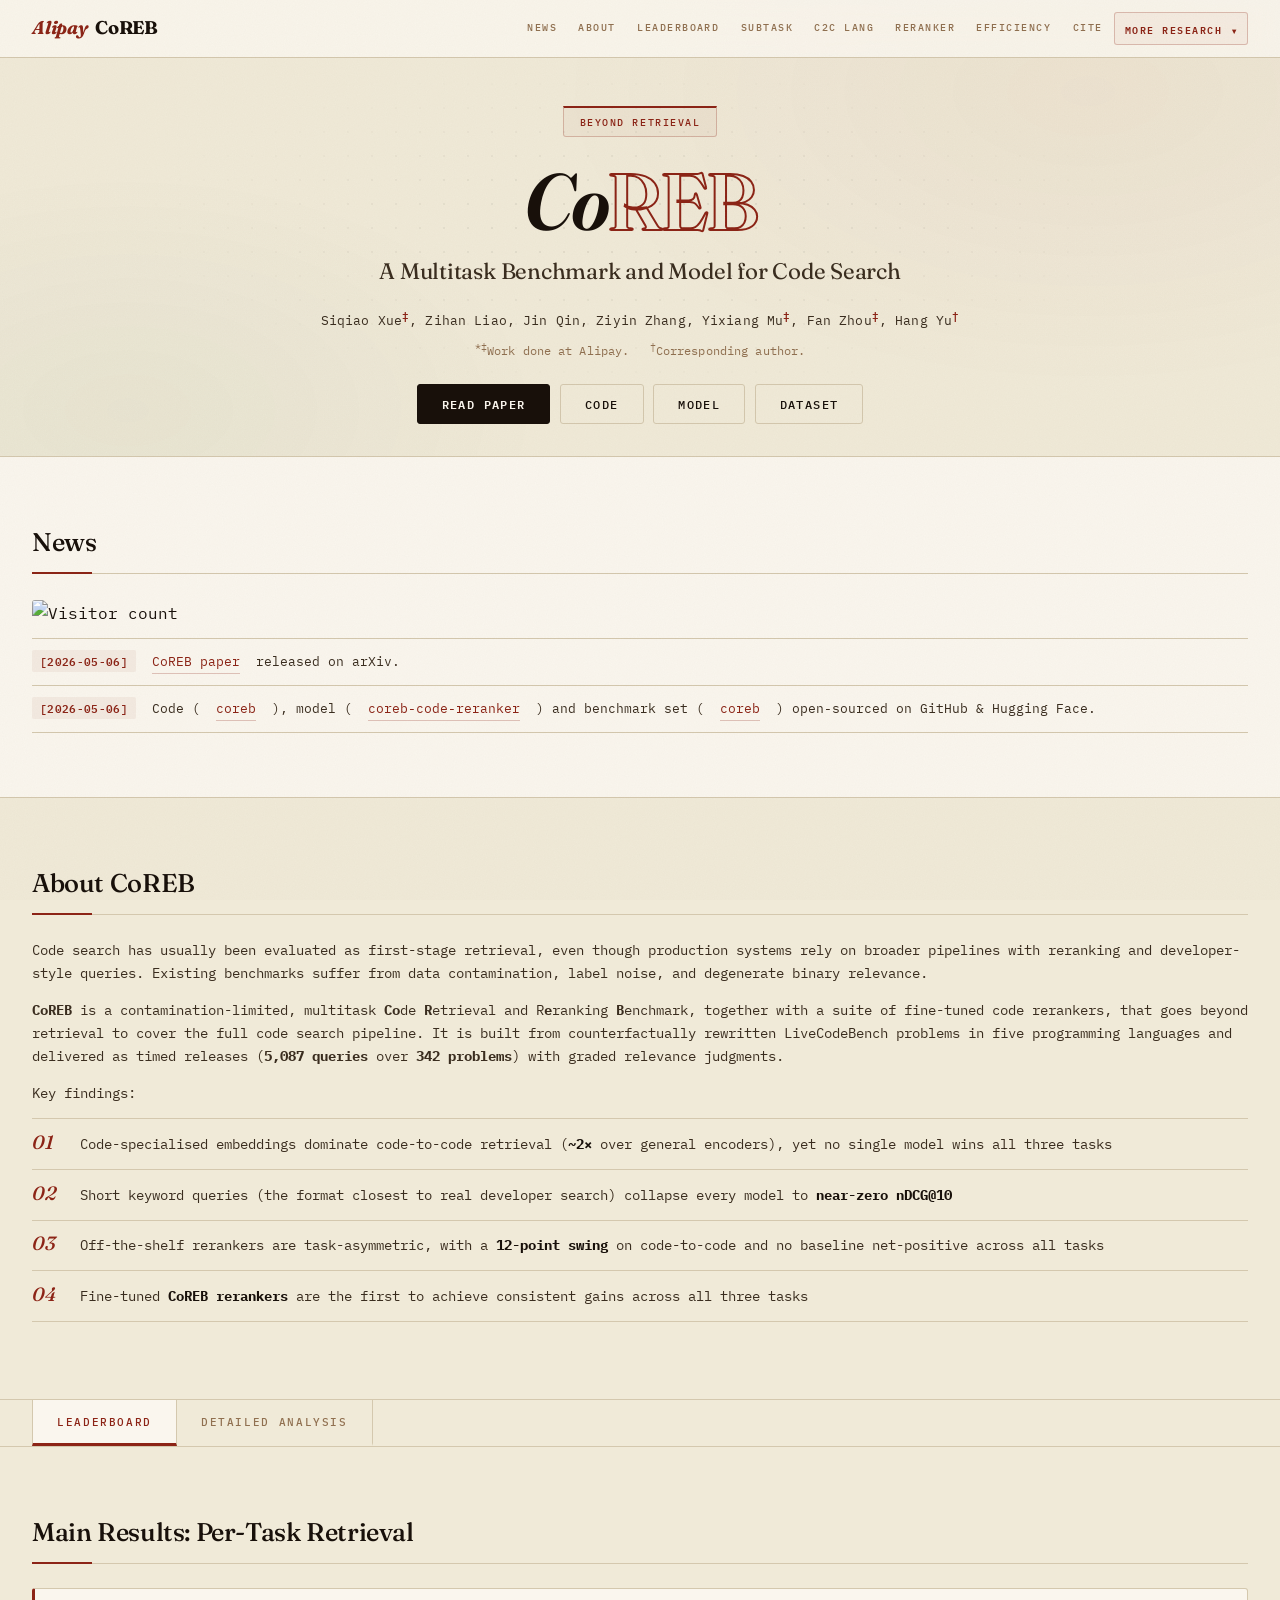
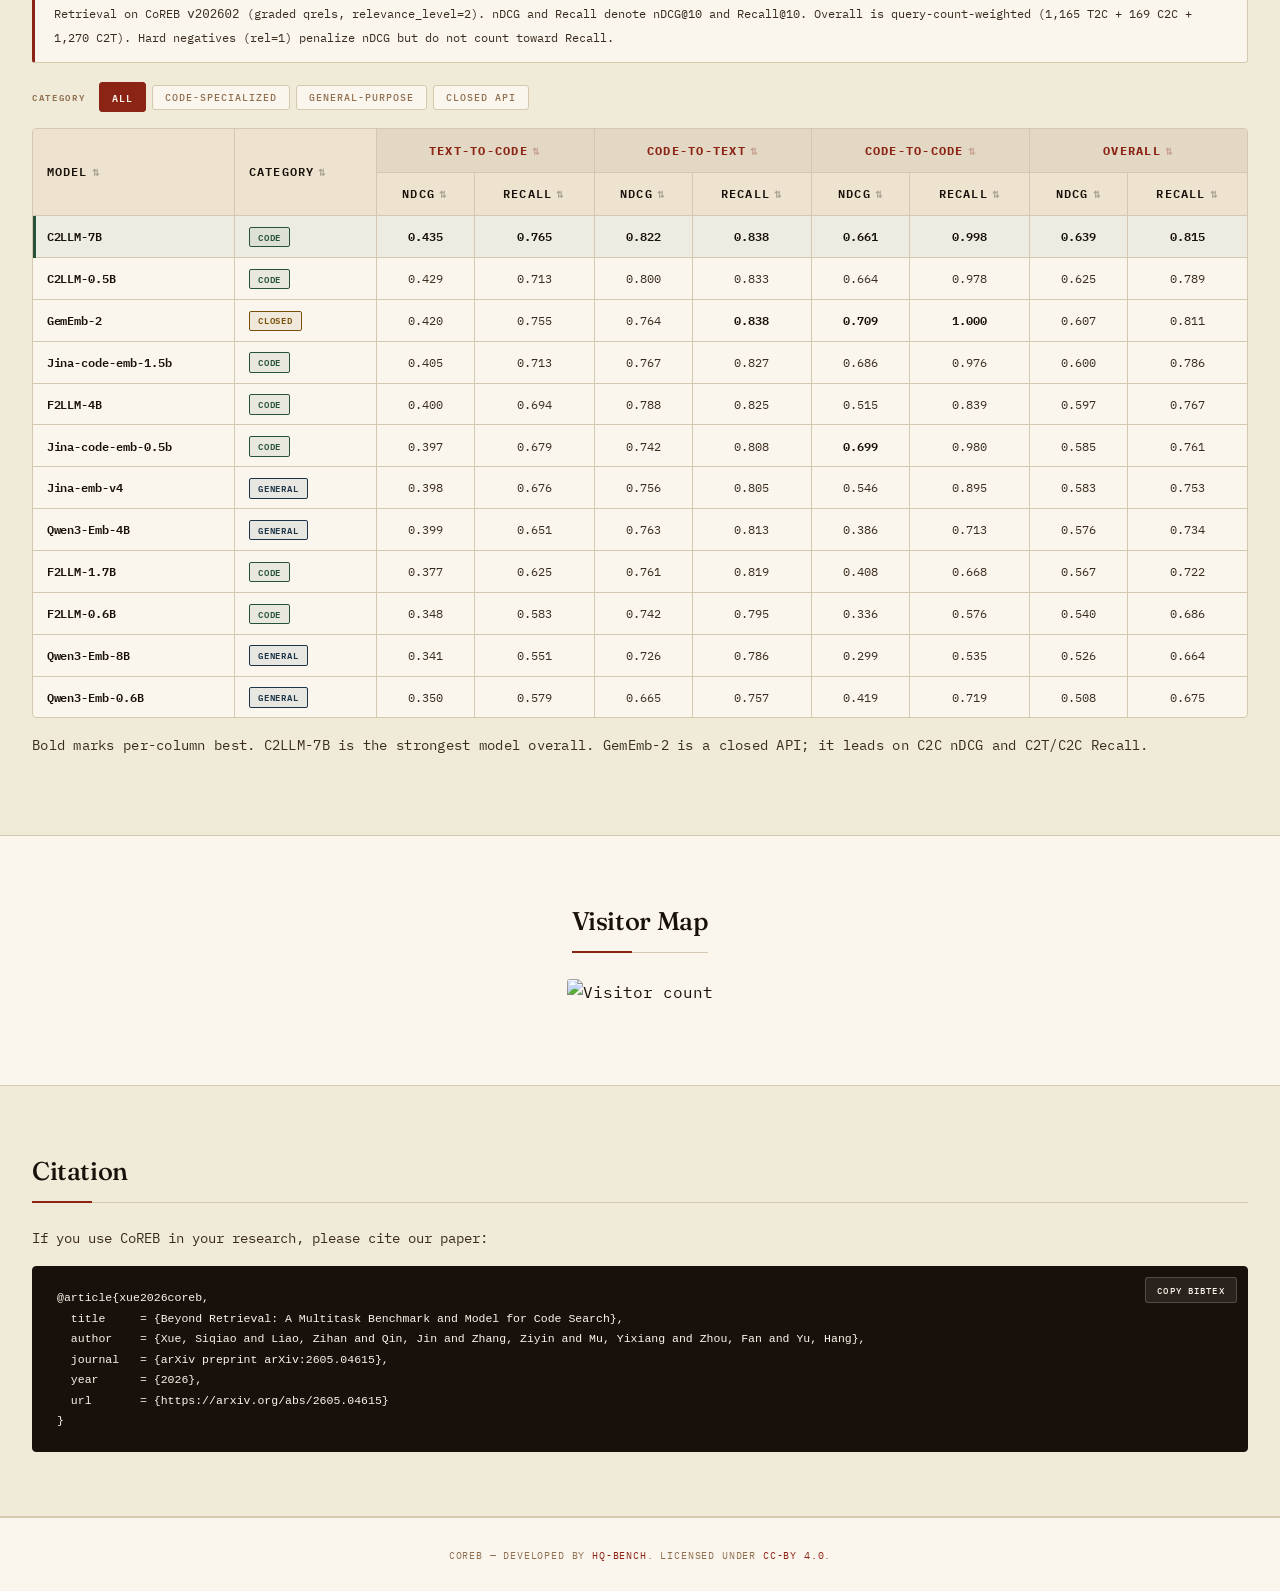
==== commit 83802c51: "Update index.html" ====
--- a/website/index.html
+++ b/website/index.html
@@ -112,7 +112,7 @@
     <div class="section-inner">
       <h2 class="section-title">Main Results: Per-Task Retrieval</h2>
       <div class="info-box">
-        First-stage retrieval on CoREB <code>v202603</code> (graded qrels, relevance_level=2). nDCG and Recall denote nDCG@10 and Recall@10. Overall is query-count-weighted. Hard negatives (rel=1) penalize nDCG but do not count toward Recall.
+        Retrieval on CoREB <code>v202602</code> (graded qrels, relevance_level=2). nDCG and Recall denote nDCG@10 and Recall@10. Overall is query-count-weighted (1,165 T2C + 169 C2C + 1,270 C2T). Hard negatives (rel=1) penalize nDCG but do not count toward Recall.
       </div>
       <div class="filter-bar">
         <span class="filter-label">Category</span>
@@ -145,143 +145,155 @@
               </tr>
             </thead>
             <tbody>
-              <tr data-type="closed" class="row-highlight">
-                <td class="model-name"><strong>GemEmb-2</strong></td>
-                <td><span class="badge badge-stat">CLOSED</span></td>
-                <td class="num-col">0.434</td>
-                <td class="num-col">0.749</td>
-                <td class="num-col"><strong>0.813</strong></td>
-                <td class="num-col"><strong>0.842</strong></td>
-                <td class="num-col"><strong>0.698</strong></td>
-                <td class="num-col"><strong>1.000</strong></td>
-                <td class="num-col"><strong>0.637</strong></td>
-                <td class="num-col"><strong>0.819</strong></td>
-              </tr>
-              <tr data-type="code">
+              <tr data-type="code" class="row-highlight">
                 <td class="model-name"><strong>C2LLM-7B</strong></td>
                 <td><span class="badge badge-dl">CODE</span></td>
-                <td class="num-col"><strong>0.443</strong></td>
-                <td class="num-col"><strong>0.753</strong></td>
-                <td class="num-col">0.795</td>
-                <td class="num-col"><strong>0.842</strong></td>
-                <td class="num-col">0.659</td>
-                <td class="num-col">0.997</td>
-                <td class="num-col">0.629</td>
-                <td class="num-col"><strong>0.820</strong></td>
+                <td class="num-col"><strong>0.435</strong></td>
+                <td class="num-col"><strong>0.765</strong></td>
+                <td class="num-col"><strong>0.822</strong></td>
+                <td class="num-col"><strong>0.838</strong></td>
+                <td class="num-col">0.661</td>
+                <td class="num-col">0.998</td>
+                <td class="num-col"><strong>0.639</strong></td>
+                <td class="num-col"><strong>0.815</strong></td>
               </tr>
               <tr data-type="code">
                 <td class="model-name">C2LLM-0.5B</td>
                 <td><span class="badge badge-dl">CODE</span></td>
-                <td class="num-col">0.430</td>
-                <td class="num-col">0.716</td>
-                <td class="num-col">0.753</td>
-                <td class="num-col">0.840</td>
-                <td class="num-col">0.656</td>
-                <td class="num-col">0.970</td>
-                <td class="num-col">0.603</td>
+                <td class="num-col">0.429</td>
+                <td class="num-col">0.713</td>
                 <td class="num-col">0.800</td>
+                <td class="num-col">0.833</td>
+                <td class="num-col">0.664</td>
+                <td class="num-col">0.978</td>
+                <td class="num-col">0.625</td>
+                <td class="num-col">0.789</td>
+              </tr>
+              <tr data-type="closed">
+                <td class="model-name">GemEmb-2</td>
+                <td><span class="badge badge-stat">CLOSED</span></td>
+                <td class="num-col">0.420</td>
+                <td class="num-col">0.755</td>
+                <td class="num-col">0.764</td>
+                <td class="num-col"><strong>0.838</strong></td>
+                <td class="num-col"><strong>0.709</strong></td>
+                <td class="num-col"><strong>1.000</strong></td>
+                <td class="num-col">0.607</td>
+                <td class="num-col">0.811</td>
               </tr>
               <tr data-type="code">
                 <td class="model-name">Jina-code-emb-1.5b</td>
                 <td><span class="badge badge-dl">CODE</span></td>
-                <td class="num-col">0.414</td>
-                <td class="num-col">0.705</td>
-                <td class="num-col">0.763</td>
-                <td class="num-col">0.835</td>
-                <td class="num-col">0.671</td>
-                <td class="num-col">0.973</td>
-                <td class="num-col">0.603</td>
-                <td class="num-col">0.794</td>
+                <td class="num-col">0.405</td>
+                <td class="num-col">0.713</td>
+                <td class="num-col">0.767</td>
+                <td class="num-col">0.827</td>
+                <td class="num-col">0.686</td>
+                <td class="num-col">0.976</td>
+                <td class="num-col">0.600</td>
+                <td class="num-col">0.786</td>
+              </tr>
+              <tr data-type="code">
+                <td class="model-name">F2LLM-4B</td>
+                <td><span class="badge badge-dl">CODE</span></td>
+                <td class="num-col">0.400</td>
+                <td class="num-col">0.694</td>
+                <td class="num-col">0.788</td>
+                <td class="num-col">0.825</td>
+                <td class="num-col">0.515</td>
+                <td class="num-col">0.839</td>
+                <td class="num-col">0.597</td>
+                <td class="num-col">0.767</td>
               </tr>
               <tr data-type="code">
                 <td class="model-name">Jina-code-emb-0.5b</td>
                 <td><span class="badge badge-dl">CODE</span></td>
-                <td class="num-col">0.386</td>
-                <td class="num-col">0.650</td>
-                <td class="num-col">0.755</td>
-                <td class="num-col">0.822</td>
-                <td class="num-col">0.677</td>
-                <td class="num-col">0.963</td>
-                <td class="num-col">0.588</td>
-                <td class="num-col">0.763</td>
-              </tr>
-              <tr data-type="code">
-                <td class="model-name">F2LLM-4B</td>
-                <td><span class="badge badge-dl">CODE</span></td>
-                <td class="num-col">0.407</td>
-                <td class="num-col">0.695</td>
-                <td class="num-col">0.763</td>
-                <td class="num-col">0.837</td>
-                <td class="num-col">0.500</td>
-                <td class="num-col">0.766</td>
-                <td class="num-col">0.581</td>
-                <td class="num-col">0.768</td>
+                <td class="num-col">0.397</td>
+                <td class="num-col">0.679</td>
+                <td class="num-col">0.742</td>
+                <td class="num-col">0.808</td>
+                <td class="num-col"><strong>0.699</strong></td>
+                <td class="num-col">0.980</td>
+                <td class="num-col">0.585</td>
+                <td class="num-col">0.761</td>
+              </tr>
+              <tr data-type="general">
+                <td class="model-name">Jina-emb-v4</td>
+                <td><span class="badge badge-fm">GENERAL</span></td>
+                <td class="num-col">0.398</td>
+                <td class="num-col">0.676</td>
+                <td class="num-col">0.756</td>
+                <td class="num-col">0.805</td>
+                <td class="num-col">0.546</td>
+                <td class="num-col">0.895</td>
+                <td class="num-col">0.583</td>
+                <td class="num-col">0.753</td>
               </tr>
               <tr data-type="general">
                 <td class="model-name">Qwen3-Emb-4B</td>
                 <td><span class="badge badge-fm">GENERAL</span></td>
-                <td class="num-col">0.390</td>
-                <td class="num-col">0.626</td>
-                <td class="num-col">0.728</td>
-                <td class="num-col">0.828</td>
-                <td class="num-col">0.392</td>
-                <td class="num-col">0.603</td>
-                <td class="num-col">0.546</td>
-                <td class="num-col">0.717</td>
+                <td class="num-col">0.399</td>
+                <td class="num-col">0.651</td>
+                <td class="num-col">0.763</td>
+                <td class="num-col">0.813</td>
+                <td class="num-col">0.386</td>
+                <td class="num-col">0.713</td>
+                <td class="num-col">0.576</td>
+                <td class="num-col">0.734</td>
               </tr>
               <tr data-type="code">
                 <td class="model-name">F2LLM-1.7B</td>
                 <td><span class="badge badge-dl">CODE</span></td>
-                <td class="num-col">0.383</td>
-                <td class="num-col">0.603</td>
-                <td class="num-col">0.715</td>
-                <td class="num-col">0.805</td>
-                <td class="num-col">0.383</td>
-                <td class="num-col">0.562</td>
-                <td class="num-col">0.536</td>
-                <td class="num-col">0.692</td>
+                <td class="num-col">0.377</td>
+                <td class="num-col">0.625</td>
+                <td class="num-col">0.761</td>
+                <td class="num-col">0.819</td>
+                <td class="num-col">0.408</td>
+                <td class="num-col">0.668</td>
+                <td class="num-col">0.567</td>
+                <td class="num-col">0.722</td>
               </tr>
               <tr data-type="code">
                 <td class="model-name">F2LLM-0.6B</td>
                 <td><span class="badge badge-dl">CODE</span></td>
-                <td class="num-col">0.344</td>
-                <td class="num-col">0.545</td>
-                <td class="num-col">0.665</td>
-                <td class="num-col">0.793</td>
-                <td class="num-col">0.334</td>
-                <td class="num-col">0.491</td>
-                <td class="num-col">0.491</td>
-                <td class="num-col">0.654</td>
+                <td class="num-col">0.348</td>
+                <td class="num-col">0.583</td>
+                <td class="num-col">0.742</td>
+                <td class="num-col">0.795</td>
+                <td class="num-col">0.336</td>
+                <td class="num-col">0.576</td>
+                <td class="num-col">0.540</td>
+                <td class="num-col">0.686</td>
               </tr>
               <tr data-type="general">
                 <td class="model-name">Qwen3-Emb-8B</td>
                 <td><span class="badge badge-fm">GENERAL</span></td>
-                <td class="num-col">0.328</td>
-                <td class="num-col">0.521</td>
-                <td class="num-col">0.660</td>
-                <td class="num-col">0.780</td>
-                <td class="num-col">0.320</td>
-                <td class="num-col">0.450</td>
-                <td class="num-col">0.481</td>
-                <td class="num-col">0.633</td>
+                <td class="num-col">0.341</td>
+                <td class="num-col">0.551</td>
+                <td class="num-col">0.726</td>
+                <td class="num-col">0.786</td>
+                <td class="num-col">0.299</td>
+                <td class="num-col">0.535</td>
+                <td class="num-col">0.526</td>
+                <td class="num-col">0.664</td>
               </tr>
               <tr data-type="general">
                 <td class="model-name">Qwen3-Emb-0.6B</td>
                 <td><span class="badge badge-fm">GENERAL</span></td>
-                <td class="num-col">0.349</td>
-                <td class="num-col">0.541</td>
-                <td class="num-col">0.617</td>
-                <td class="num-col">0.755</td>
-                <td class="num-col">0.384</td>
-                <td class="num-col">0.551</td>
-                <td class="num-col">0.477</td>
-                <td class="num-col">0.641</td>
+                <td class="num-col">0.350</td>
+                <td class="num-col">0.579</td>
+                <td class="num-col">0.665</td>
+                <td class="num-col">0.757</td>
+                <td class="num-col">0.419</td>
+                <td class="num-col">0.719</td>
+                <td class="num-col">0.508</td>
+                <td class="num-col">0.675</td>
               </tr>
             </tbody>
           </table>
         </div>
       </div>
-      <p class="table-note">Bold marks per-column best. GemEmb-2 is a closed API (~3B nominal). C2LLM-7B is the strongest open-weight model.</p>
+      <p class="table-note">Bold marks per-column best. C2LLM-7B is the strongest model overall. GemEmb-2 is a closed API; it leads on C2C nDCG and C2T/C2C Recall.</p>
     </div>
   </section>
 
@@ -295,7 +307,7 @@
     <div class="section-inner">
       <h2 class="section-title">Analysis: Text-to-Code Subtask Breakdown</h2>
       <div class="info-box">
-        Text-to-code nDCG@10 by subtask on <code>v202603</code>. Canonical and Full use long queries; Search uses short keyword queries (~19 tokens). <strong>Every model collapses on Search</strong> &mdash; the format closest to real developer search.
+        Text-to-code nDCG@10 by subtask on <code>v202602</code>. Canonical and Full use long queries; Search uses short keyword queries (~19 tokens). <strong>Every model collapses on Search</strong> &mdash; the format closest to real developer search.
       </div>
       <div class="table-wrap">
         <div class="table-scroll">
@@ -388,7 +400,7 @@
     <div class="section-inner">
       <h2 class="section-title">Analysis: Code-to-Code by Anchor Language</h2>
       <div class="info-box">
-        Code-to-code nDCG@10 by anchor language on <code>v202603</code> (after anchor exclusion). Cross-language code-pair training drives this gap; C++ and Go anchors are easier to match than Java and Python.
+        Code-to-code nDCG@10 by anchor language on <code>v202602</code> (after anchor exclusion). Cross-language code-pair training drives this gap; C++ and Go anchors are easier to match than Java and Python.
       </div>
       <div class="table-wrap">
         <div class="table-scroll">
@@ -493,7 +505,7 @@
     <div class="section-inner">
       <h2 class="section-title">Reranker Evaluation</h2>
       <div class="info-box">
-        <strong>No off-the-shelf reranker is net-positive across all three tasks.</strong> Reranking the top-100 from C2LLM-7B: Jina v2 collapses code-to-text by &minus;22.4%; Qwen3-Reranker-4B is the only baseline that helps code-to-code (+3.3%). A 12-point swing separates the best and worst baseline on the same task. CoREB-Reranker variants are designed to be the first net-positive across all tasks.
+        <strong>No off-the-shelf reranker is net-positive across all three tasks.</strong> Reranking top-128 from C2LLM-7B on <code>v202603</code>: Jina v2 collapses code-to-text by &minus;22.4%; a 12-point swing separates the best and worst baseline on the same task. Our fine-tuned <strong>CoREB-Reranker</strong> is the only reranker that achieves consistent gains across all three tasks.
       </div>
       <div class="table-wrap">
         <div class="table-scroll">
@@ -512,49 +524,42 @@
                 <td class="model-name">Jina Reranker v2</td>
                 <td class="num-col">&minus;8.3%</td>
                 <td class="num-col">&minus;22.4%</td>
-                <td class="num-col">+0.0%</td>
+                <td class="num-col">&minus;8.8%</td>
                 <td><span class="lvl lvl-low">No</span></td>
               </tr>
               <tr>
                 <td class="model-name">Jina Reranker v3</td>
+                <td class="num-col">&minus;2.2%</td>
+                <td class="num-col">&minus;5.0%</td>
                 <td class="num-col">&minus;0.1%</td>
-                <td class="num-col">&minus;4.7%</td>
-                <td class="num-col">+0.0%</td>
                 <td><span class="lvl lvl-low">No</span></td>
               </tr>
               <tr>
                 <td class="model-name">Qwen3-Reranker-0.6B</td>
+                <td class="num-col">&minus;0.6%</td>
+                <td class="num-col">&minus;8.2%</td>
+                <td class="num-col">&minus;2.3%</td>
+                <td><span class="lvl lvl-low">No</span></td>
+              </tr>
+              <tr>
+                <td class="model-name">Qwen3-Reranker-4B</td>
+                <td class="num-col">&minus;0.1%</td>
                 <td class="num-col">&minus;3.2%</td>
-                <td class="num-col">&minus;8.2%</td>
-                <td class="num-col">+1.1%</td>
-                <td><span class="lvl lvl-low">No</span></td>
-              </tr>
-              <tr>
-                <td class="model-name">Qwen3-Reranker-4B</td>
-                <td class="num-col">&minus;1.5%</td>
-                <td class="num-col">&minus;2.1%</td>
                 <td class="num-col">+3.3%</td>
                 <td><span class="lvl lvl-low">No</span></td>
               </tr>
               <tr class="row-highlight">
-                <td class="model-name"><strong>CoREB-Reranker-0.6B</strong></td>
-                <td class="num-col">~+2%</td>
-                <td class="num-col">~0%</td>
-                <td class="num-col">~+5%</td>
-                <td><span class="lvl lvl-high">Yes</span></td>
-              </tr>
-              <tr class="row-highlight">
-                <td class="model-name"><strong>CoREB-Reranker-4B</strong></td>
-                <td class="num-col">~+4%</td>
-                <td class="num-col">~&plusmn;1%</td>
-                <td class="num-col">~+8%</td>
+                <td class="model-name"><strong>CoREB-Reranker</strong></td>
+                <td class="num-col">+1.5%</td>
+                <td class="num-col">+0.5%</td>
+                <td class="num-col">+4.0%</td>
                 <td><span class="lvl lvl-high">Yes</span></td>
               </tr>
             </tbody>
           </table>
         </div>
       </div>
-      <p class="table-note">&Delta; nDCG@10 (%) after reranking top-100 from C2LLM-7B on v202603. CoREB-Reranker values are projected based on training protocol (full numbers pending training completion).</p>
+      <p class="table-note">&Delta; nDCG@10 (%) after reranking top-128 from C2LLM-7B on <code>v202603</code> (train-on-v202602, test-on-v202603). CoREB-Reranker is fine-tuned from Qwen3-Reranker-4B via LoRA on 3.1M samples.</p>
     </div>
   </section>
 
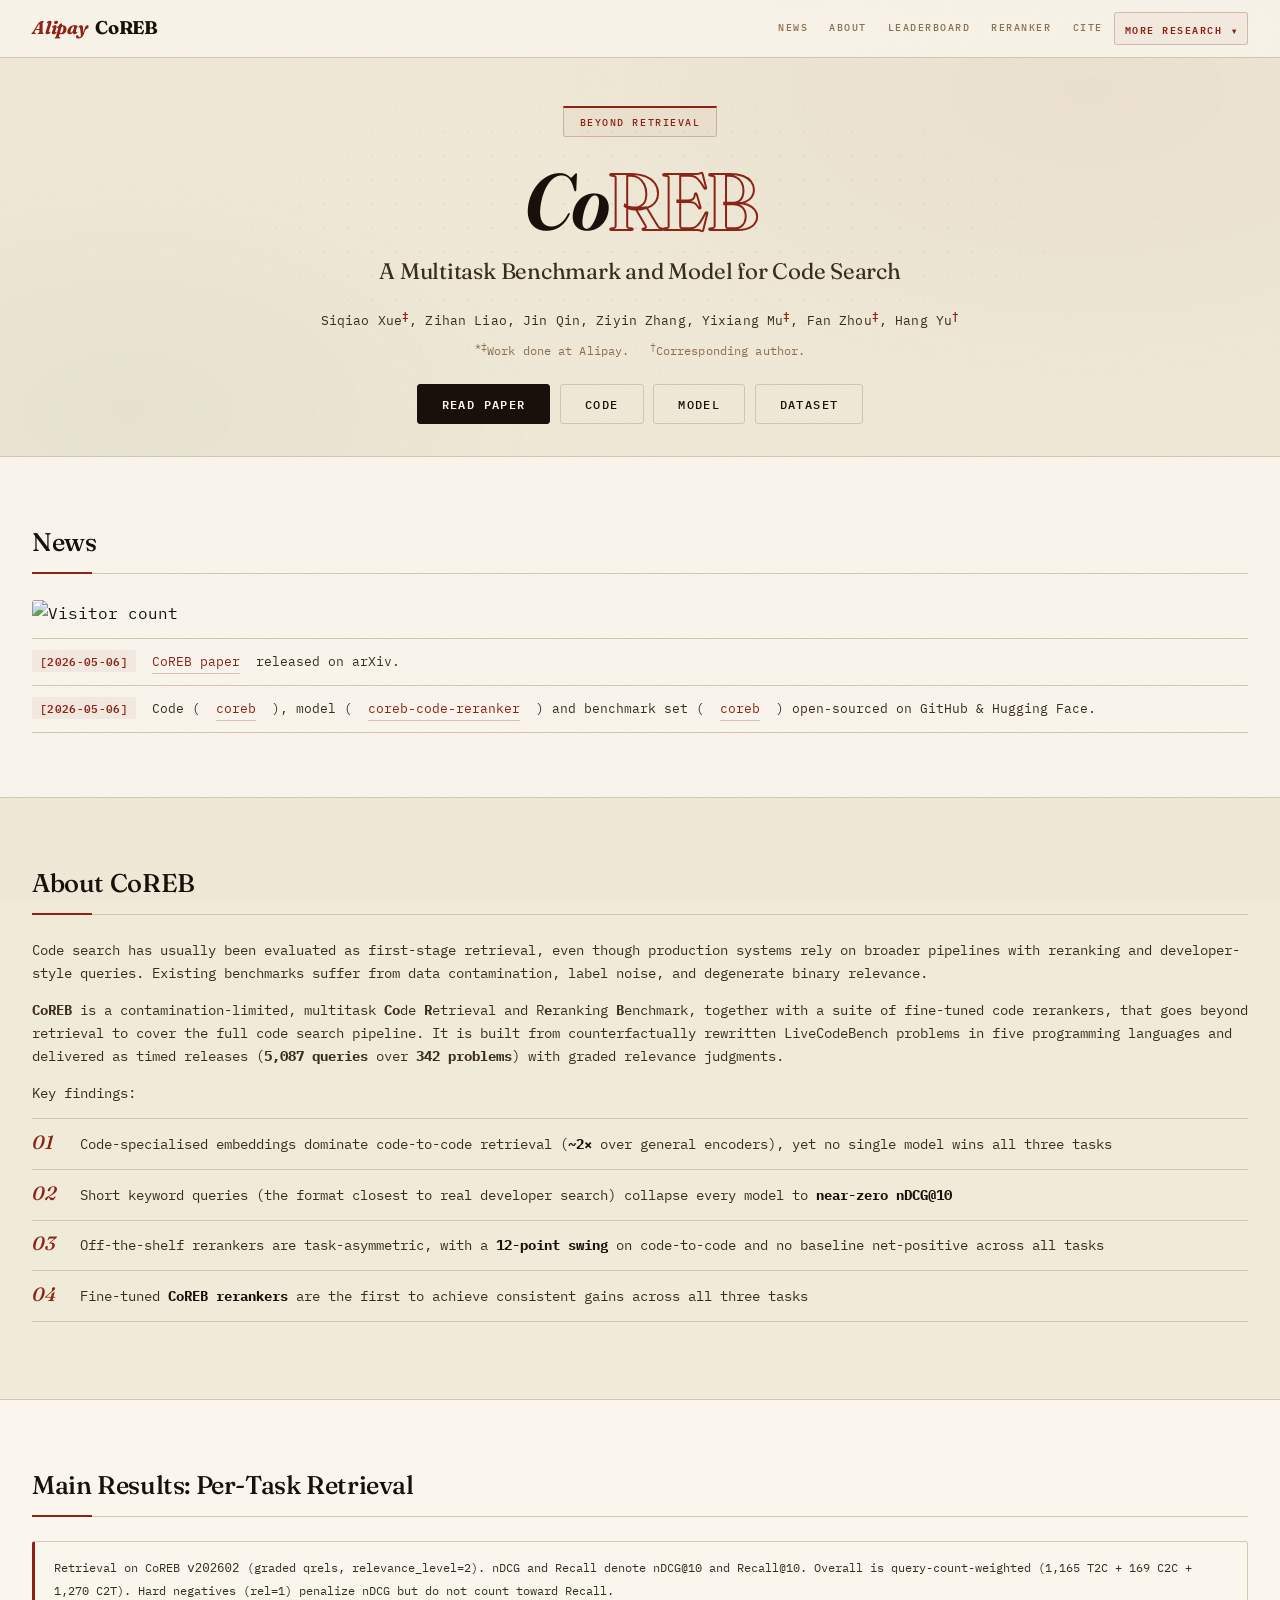
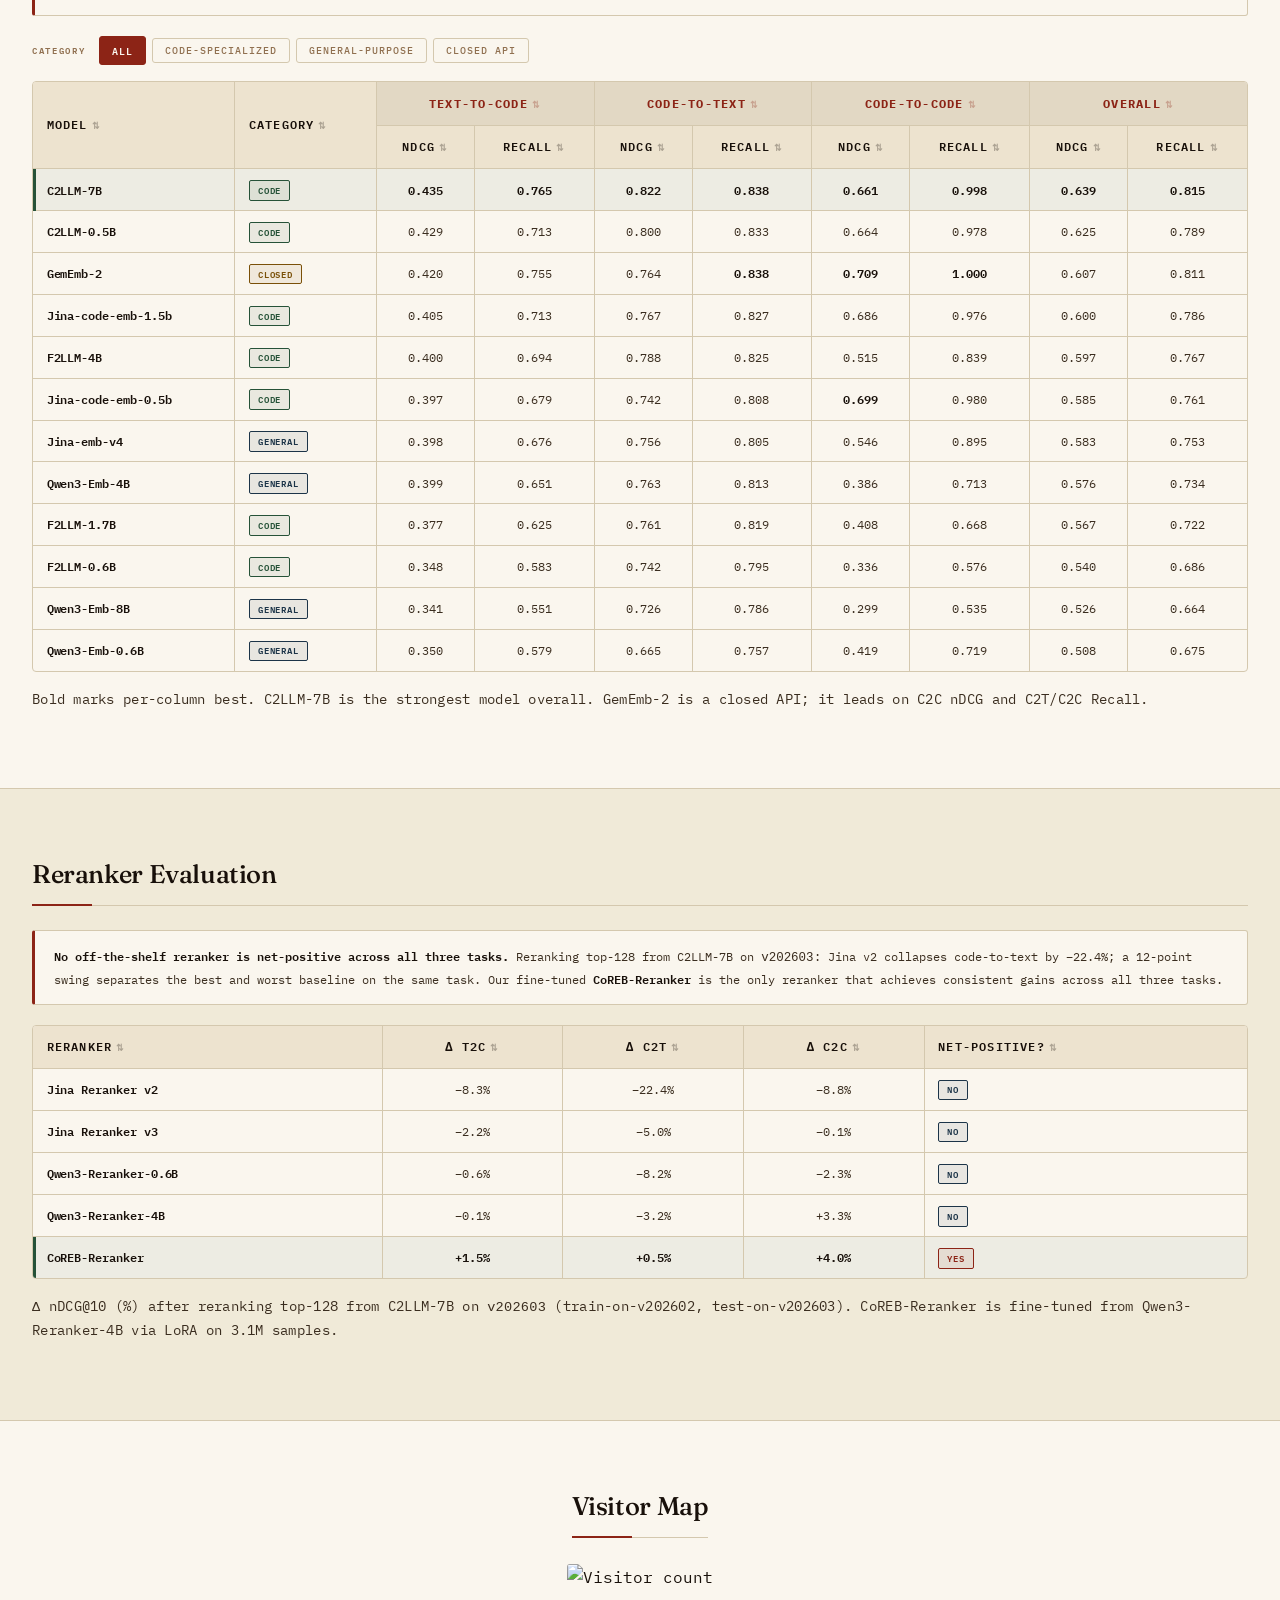
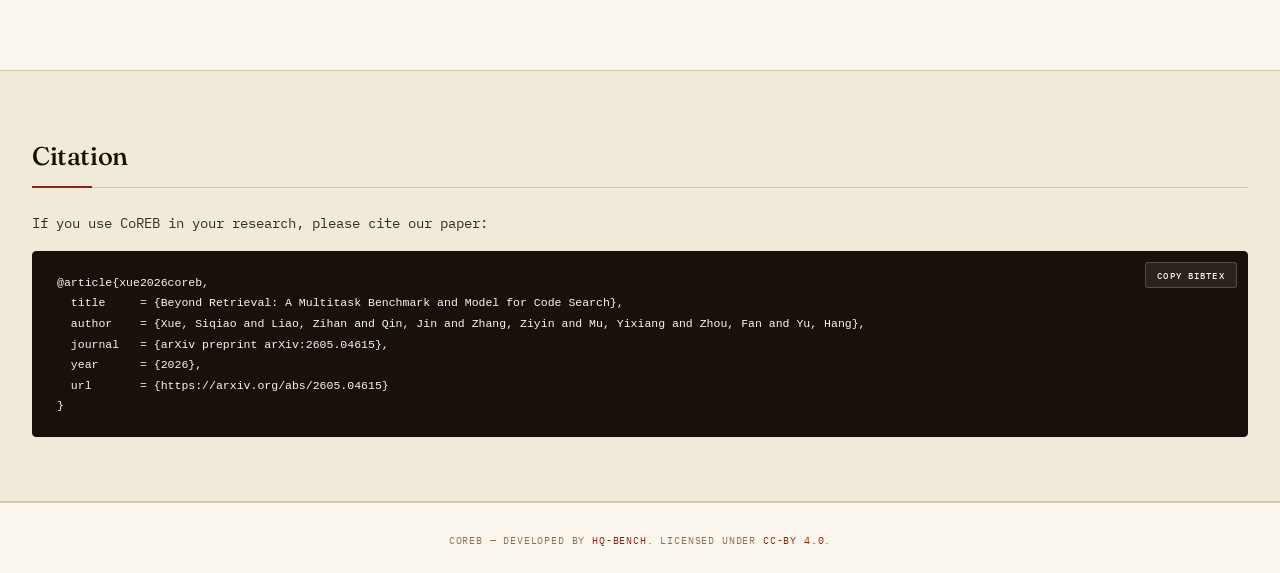
==== commit 4fc1d39f: "Update index.html" ====
--- a/website/index.html
+++ b/website/index.html
@@ -23,10 +23,7 @@
           <li><a href="#news">News</a></li>
           <li><a href="#about">About</a></li>
           <li><a href="#leaderboard">Leaderboard</a></li>
-          <li><a href="#subtask">Subtask</a></li>
-          <li><a href="#c2c-language">C2C Lang</a></li>
           <li><a href="#reranker">Reranker</a></li>
-          <li><a href="#efficiency">Efficiency</a></li>
           <li><a href="#citation">Cite</a></li>
           <li class="more-research-wrap">
             <button class="nav-more-btn" id="more-research-toggle">More Research <span class="more-arrow">&#9662;</span></button>
@@ -96,16 +93,7 @@
     </div>
   </section>
 
-  <!-- ===== CONTENT TABS ===== -->
-  <div class="content-tabs" id="content-tabs">
-    <div class="tab-bar">
-      <button class="tab-btn active" data-tab="leaderboard-tab">Leaderboard</button>
-      <button class="tab-btn" data-tab="analysis-tab">Detailed Analysis</button>
-    </div>
-  </div>
-
-  <!-- ===== TAB: LEADERBOARD ===== -->
-  <div class="tab-content active" id="leaderboard-tab">
+  <!-- ===== LEADERBOARD ===== -->
 
   <!-- ===== MAIN RESULTS ===== -->
   <section class="section" id="leaderboard">
@@ -297,210 +285,7 @@
     </div>
   </section>
 
-  </div><!-- end leaderboard-tab -->
-
-  <!-- ===== TAB: DETAILED ANALYSIS ===== -->
-  <div class="tab-content" id="analysis-tab">
-
-  <!-- ===== ANALYSIS: SUBTASK BREAKDOWN ===== -->
-  <section class="section" id="subtask">
-    <div class="section-inner">
-      <h2 class="section-title">Analysis: Text-to-Code Subtask Breakdown</h2>
-      <div class="info-box">
-        Text-to-code nDCG@10 by subtask on <code>v202602</code>. Canonical and Full use long queries; Search uses short keyword queries (~19 tokens). <strong>Every model collapses on Search</strong> &mdash; the format closest to real developer search.
-      </div>
-      <div class="table-wrap">
-        <div class="table-scroll">
-          <table class="sortable" id="subtask-table">
-            <thead>
-              <tr>
-                <th>Model</th>
-                <th class="num-col">Canonical</th>
-                <th class="num-col">Full</th>
-                <th class="num-col">Search</th>
-              </tr>
-            </thead>
-            <tbody>
-              <tr class="row-highlight">
-                <td class="model-name"><strong>C2LLM-7B</strong></td>
-                <td class="num-col"><strong>0.582</strong></td>
-                <td class="num-col"><strong>0.578</strong></td>
-                <td class="num-col">0.004</td>
-              </tr>
-              <tr>
-                <td class="model-name">GemEmb-2</td>
-                <td class="num-col">0.573</td>
-                <td class="num-col">0.565</td>
-                <td class="num-col">0.000</td>
-              </tr>
-              <tr>
-                <td class="model-name">C2LLM-0.5B</td>
-                <td class="num-col">0.566</td>
-                <td class="num-col">0.560</td>
-                <td class="num-col">0.003</td>
-              </tr>
-              <tr>
-                <td class="model-name">Jina-code-1.5B</td>
-                <td class="num-col">0.539</td>
-                <td class="num-col">0.543</td>
-                <td class="num-col">0.006</td>
-              </tr>
-              <tr>
-                <td class="model-name">F2LLM-4B</td>
-                <td class="num-col">0.529</td>
-                <td class="num-col">0.535</td>
-                <td class="num-col">0.007</td>
-              </tr>
-              <tr>
-                <td class="model-name">Qwen3-4B</td>
-                <td class="num-col">0.510</td>
-                <td class="num-col">0.504</td>
-                <td class="num-col"><strong>0.015</strong></td>
-              </tr>
-              <tr>
-                <td class="model-name">Jina-code-0.5B</td>
-                <td class="num-col">0.497</td>
-                <td class="num-col">0.514</td>
-                <td class="num-col">0.003</td>
-              </tr>
-              <tr>
-                <td class="model-name">F2LLM-1.7B</td>
-                <td class="num-col">0.481</td>
-                <td class="num-col">0.520</td>
-                <td class="num-col">0.008</td>
-              </tr>
-              <tr>
-                <td class="model-name">Qwen3-8B</td>
-                <td class="num-col">0.477</td>
-                <td class="num-col">0.381</td>
-                <td class="num-col">0.005</td>
-              </tr>
-              <tr>
-                <td class="model-name">Qwen3-0.6B</td>
-                <td class="num-col">0.452</td>
-                <td class="num-col">0.460</td>
-                <td class="num-col">0.008</td>
-              </tr>
-              <tr>
-                <td class="model-name">F2LLM-0.6B</td>
-                <td class="num-col">0.450</td>
-                <td class="num-col">0.452</td>
-                <td class="num-col">0.000</td>
-              </tr>
-            </tbody>
-          </table>
-        </div>
-      </div>
-      <p class="table-note">Current dense retrievers have saturated in the long-query regime while the short-query regime remains unsolved. Query expansion (HyDE, Query2doc) is a promising direction.</p>
-    </div>
-  </section>
-
-  <!-- ===== ANALYSIS: C2C BY LANGUAGE ===== -->
-  <section class="section" id="c2c-language">
-    <div class="section-inner">
-      <h2 class="section-title">Analysis: Code-to-Code by Anchor Language</h2>
-      <div class="info-box">
-        Code-to-code nDCG@10 by anchor language on <code>v202602</code> (after anchor exclusion). Cross-language code-pair training drives this gap; C++ and Go anchors are easier to match than Java and Python.
-      </div>
-      <div class="table-wrap">
-        <div class="table-scroll">
-          <table class="sortable" id="c2c-table">
-            <thead>
-              <tr>
-                <th>Model</th>
-                <th class="num-col">Python</th>
-                <th class="num-col">Java</th>
-                <th class="num-col">C++</th>
-                <th class="num-col">Go</th>
-              </tr>
-            </thead>
-            <tbody>
-              <tr class="row-highlight">
-                <td class="model-name"><strong>GemEmb-2</strong></td>
-                <td class="num-col">0.681</td>
-                <td class="num-col"><strong>0.674</strong></td>
-                <td class="num-col">0.789</td>
-                <td class="num-col">0.673</td>
-              </tr>
-              <tr>
-                <td class="model-name">Jina-code-0.5b</td>
-                <td class="num-col"><strong>0.690</strong></td>
-                <td class="num-col">0.493</td>
-                <td class="num-col">0.788</td>
-                <td class="num-col">0.684</td>
-              </tr>
-              <tr>
-                <td class="model-name">Jina-code-1.5b</td>
-                <td class="num-col">0.688</td>
-                <td class="num-col">0.499</td>
-                <td class="num-col"><strong>0.790</strong></td>
-                <td class="num-col">0.650</td>
-              </tr>
-              <tr>
-                <td class="model-name">C2LLM-7B</td>
-                <td class="num-col">0.639</td>
-                <td class="num-col">0.510</td>
-                <td class="num-col">0.799</td>
-                <td class="num-col"><strong>0.690</strong></td>
-              </tr>
-              <tr>
-                <td class="model-name">C2LLM-0.5B</td>
-                <td class="num-col">0.652</td>
-                <td class="num-col">0.576</td>
-                <td class="num-col">0.729</td>
-                <td class="num-col">0.662</td>
-              </tr>
-              <tr>
-                <td class="model-name">F2LLM-4B</td>
-                <td class="num-col">0.534</td>
-                <td class="num-col">0.276</td>
-                <td class="num-col">0.648</td>
-                <td class="num-col">0.448</td>
-              </tr>
-              <tr>
-                <td class="model-name">Qwen3-4B</td>
-                <td class="num-col">0.498</td>
-                <td class="num-col">0.174</td>
-                <td class="num-col">0.504</td>
-                <td class="num-col">0.186</td>
-              </tr>
-              <tr>
-                <td class="model-name">F2LLM-1.7B</td>
-                <td class="num-col">0.485</td>
-                <td class="num-col">0.137</td>
-                <td class="num-col">0.512</td>
-                <td class="num-col">0.192</td>
-              </tr>
-              <tr>
-                <td class="model-name">Qwen3-0.6B</td>
-                <td class="num-col">0.488</td>
-                <td class="num-col">0.147</td>
-                <td class="num-col">0.445</td>
-                <td class="num-col">0.244</td>
-              </tr>
-              <tr>
-                <td class="model-name">F2LLM-0.6B</td>
-                <td class="num-col">0.482</td>
-                <td class="num-col">0.105</td>
-                <td class="num-col">0.357</td>
-                <td class="num-col">0.113</td>
-              </tr>
-              <tr>
-                <td class="model-name">Qwen3-8B</td>
-                <td class="num-col">0.446</td>
-                <td class="num-col">0.064</td>
-                <td class="num-col">0.390</td>
-                <td class="num-col">0.137</td>
-              </tr>
-            </tbody>
-          </table>
-        </div>
-      </div>
-      <p class="table-note">Qwen3 models collapse on Java and Go despite competitive text-to-code scores. Cross-language code-pair training drives this gap more than model scale.</p>
-    </div>
-  </section>
-
-  <!-- ===== ANALYSIS: RERANKER ===== -->
+  <!-- ===== RERANKER ===== -->
   <section class="section" id="reranker">
     <div class="section-inner">
       <h2 class="section-title">Reranker Evaluation</h2>
@@ -562,106 +347,6 @@
       <p class="table-note">&Delta; nDCG@10 (%) after reranking top-128 from C2LLM-7B on <code>v202603</code> (train-on-v202602, test-on-v202603). CoREB-Reranker is fine-tuned from Qwen3-Reranker-4B via LoRA on 3.1M samples.</p>
     </div>
   </section>
-
-  <!-- ===== ANALYSIS: EFFICIENCY ===== -->
-  <section class="section" id="efficiency">
-    <div class="section-inner">
-      <h2 class="section-title">Analysis: Parameter Efficiency</h2>
-      <div class="info-box">
-        <strong>0.5B code-specialized models deliver ~13&times; more nDCG per billion parameters than 8B general-purpose ones.</strong> C2LLM-0.5B reaches 95.9% of the best open-weight score at only 7% of its parameter count. For latency/memory-constrained deployments, 0.5B specialized checkpoints are the clear choice.
-      </div>
-      <div class="table-wrap">
-        <div class="table-scroll">
-          <table class="sortable" id="efficiency-table">
-            <thead>
-              <tr>
-                <th>Model</th>
-                <th class="num-col">Params (B)</th>
-                <th class="num-col">Overall nDCG@10</th>
-                <th class="num-col">nDCG / B params</th>
-                <th>Category</th>
-              </tr>
-            </thead>
-            <tbody>
-              <tr class="row-highlight">
-                <td class="model-name"><strong>C2LLM-0.5B</strong></td>
-                <td class="num-col">0.5</td>
-                <td class="num-col">0.603</td>
-                <td class="num-col"><strong>1.206</strong></td>
-                <td><span class="badge badge-dl">CODE</span></td>
-              </tr>
-              <tr>
-                <td class="model-name">Jina-code-emb-0.5b</td>
-                <td class="num-col">0.5</td>
-                <td class="num-col">0.588</td>
-                <td class="num-col">1.176</td>
-                <td><span class="badge badge-dl">CODE</span></td>
-              </tr>
-              <tr>
-                <td class="model-name">Qwen3-Emb-0.6B</td>
-                <td class="num-col">0.6</td>
-                <td class="num-col">0.477</td>
-                <td class="num-col">0.795</td>
-                <td><span class="badge badge-fm">GENERAL</span></td>
-              </tr>
-              <tr>
-                <td class="model-name">F2LLM-0.6B</td>
-                <td class="num-col">0.6</td>
-                <td class="num-col">0.491</td>
-                <td class="num-col">0.818</td>
-                <td><span class="badge badge-dl">CODE</span></td>
-              </tr>
-              <tr>
-                <td class="model-name">Jina-code-emb-1.5b</td>
-                <td class="num-col">1.5</td>
-                <td class="num-col">0.603</td>
-                <td class="num-col">0.402</td>
-                <td><span class="badge badge-dl">CODE</span></td>
-              </tr>
-              <tr>
-                <td class="model-name">F2LLM-1.7B</td>
-                <td class="num-col">1.7</td>
-                <td class="num-col">0.536</td>
-                <td class="num-col">0.315</td>
-                <td><span class="badge badge-dl">CODE</span></td>
-              </tr>
-              <tr>
-                <td class="model-name">F2LLM-4B</td>
-                <td class="num-col">4.0</td>
-                <td class="num-col">0.581</td>
-                <td class="num-col">0.145</td>
-                <td><span class="badge badge-dl">CODE</span></td>
-              </tr>
-              <tr>
-                <td class="model-name">Qwen3-Emb-4B</td>
-                <td class="num-col">4.0</td>
-                <td class="num-col">0.546</td>
-                <td class="num-col">0.137</td>
-                <td><span class="badge badge-fm">GENERAL</span></td>
-              </tr>
-              <tr>
-                <td class="model-name">C2LLM-7B</td>
-                <td class="num-col">7.0</td>
-                <td class="num-col">0.629</td>
-                <td class="num-col">0.090</td>
-                <td><span class="badge badge-dl">CODE</span></td>
-              </tr>
-              <tr>
-                <td class="model-name">Qwen3-Emb-8B</td>
-                <td class="num-col">8.0</td>
-                <td class="num-col">0.481</td>
-                <td class="num-col">0.060</td>
-                <td><span class="badge badge-fm">GENERAL</span></td>
-              </tr>
-            </tbody>
-          </table>
-        </div>
-      </div>
-      <p class="table-note">GemEmb-2 excluded (vendor does not publish exact parameter count). Among open-weight checkpoints, C2LLM-0.5B and C2LLM-7B lie on the Pareto frontier.</p>
-    </div>
-  </section>
-
-  </div><!-- end analysis-tab -->
 
   <!-- ===== VISITOR MAP ===== -->
   <section class="section" id="visitor-map">
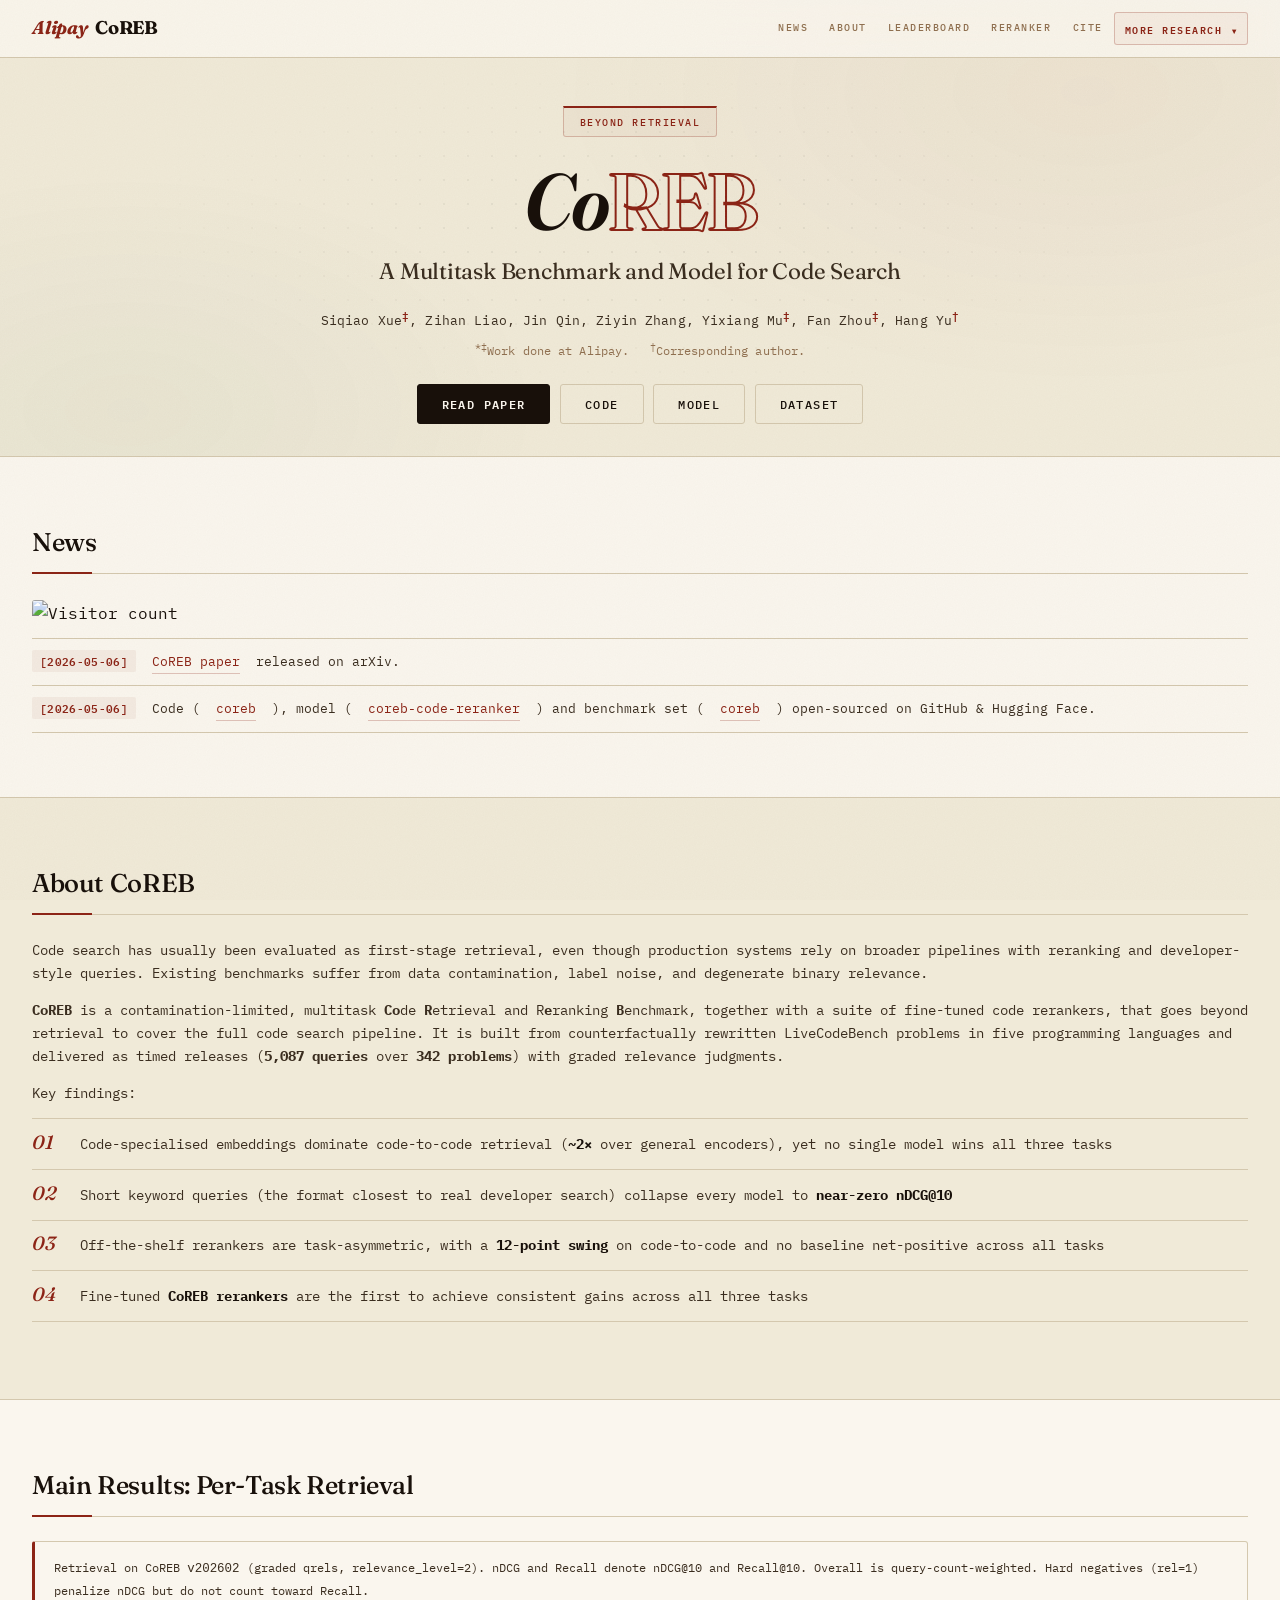
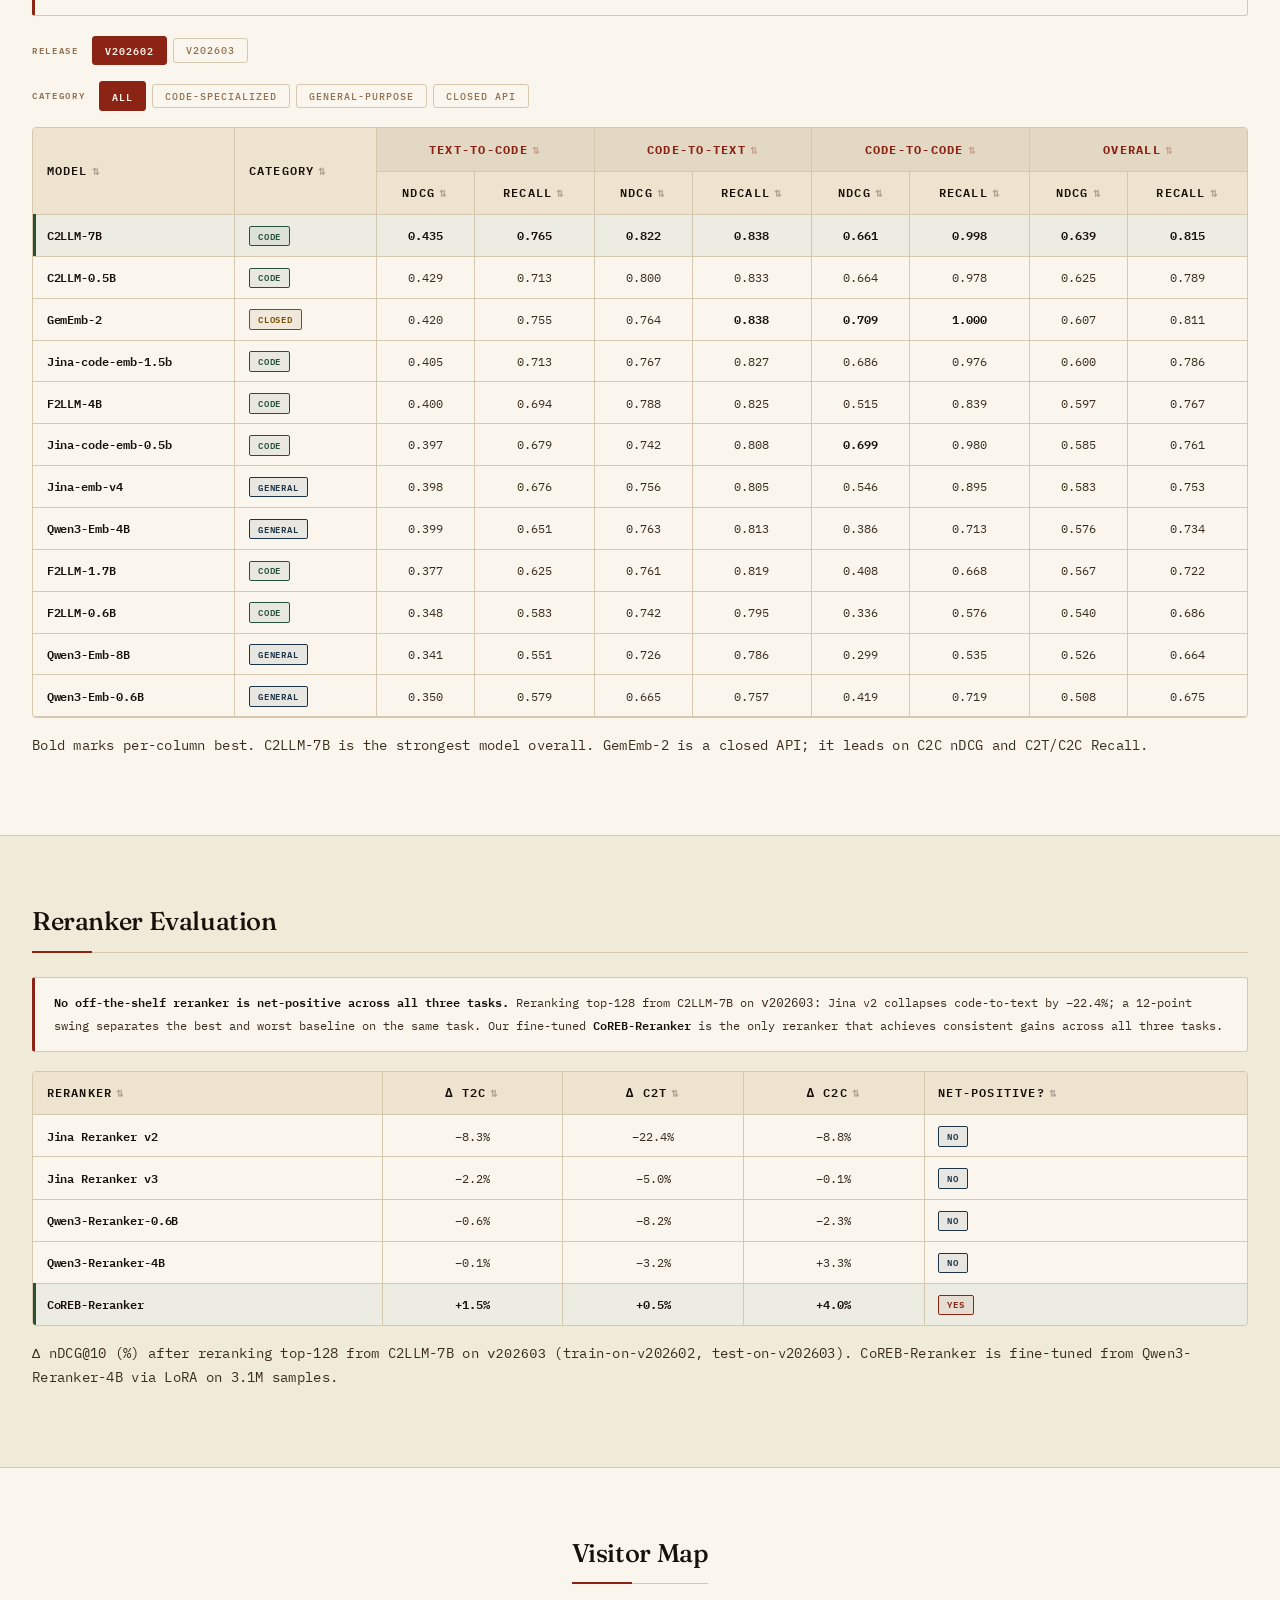
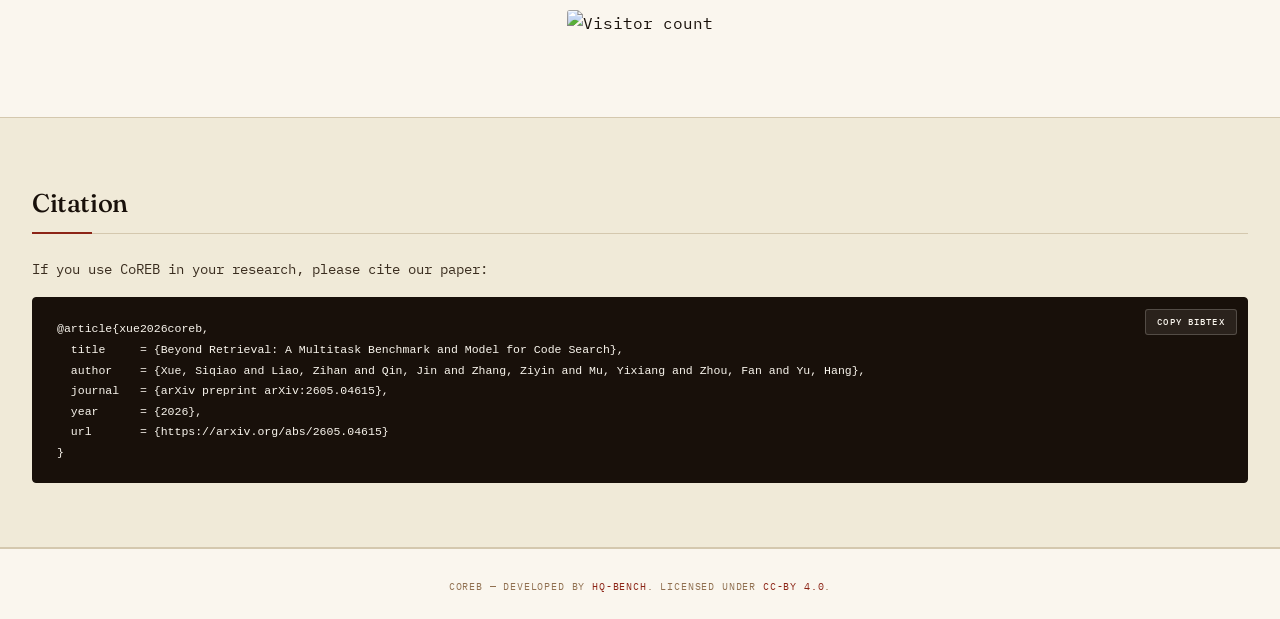
==== commit 2a3312ff: "update" ====
--- a/website/index.html
+++ b/website/index.html
@@ -99,8 +99,13 @@
   <section class="section" id="leaderboard">
     <div class="section-inner">
       <h2 class="section-title">Main Results: Per-Task Retrieval</h2>
-      <div class="info-box">
-        Retrieval on CoREB <code>v202602</code> (graded qrels, relevance_level=2). nDCG and Recall denote nDCG@10 and Recall@10. Overall is query-count-weighted (1,165 T2C + 169 C2C + 1,270 C2T). Hard negatives (rel=1) penalize nDCG but do not count toward Recall.
+      <div class="info-box" id="leaderboard-info">
+        Retrieval on CoREB <code>v202602</code> (graded qrels, relevance_level=2). nDCG and Recall denote nDCG@10 and Recall@10. Overall is query-count-weighted. Hard negatives (rel=1) penalize nDCG but do not count toward Recall.
+      </div>
+      <div class="filter-bar">
+        <span class="filter-label">Release</span>
+        <button class="filter-btn active" data-version="v202602">v202602</button>
+        <button class="filter-btn" data-version="v202603">v202603</button>
       </div>
       <div class="filter-bar">
         <span class="filter-label">Category</span>
@@ -133,150 +138,31 @@
               </tr>
             </thead>
             <tbody>
-              <tr data-type="code" class="row-highlight">
-                <td class="model-name"><strong>C2LLM-7B</strong></td>
-                <td><span class="badge badge-dl">CODE</span></td>
-                <td class="num-col"><strong>0.435</strong></td>
-                <td class="num-col"><strong>0.765</strong></td>
-                <td class="num-col"><strong>0.822</strong></td>
-                <td class="num-col"><strong>0.838</strong></td>
-                <td class="num-col">0.661</td>
-                <td class="num-col">0.998</td>
-                <td class="num-col"><strong>0.639</strong></td>
-                <td class="num-col"><strong>0.815</strong></td>
-              </tr>
-              <tr data-type="code">
-                <td class="model-name">C2LLM-0.5B</td>
-                <td><span class="badge badge-dl">CODE</span></td>
-                <td class="num-col">0.429</td>
-                <td class="num-col">0.713</td>
-                <td class="num-col">0.800</td>
-                <td class="num-col">0.833</td>
-                <td class="num-col">0.664</td>
-                <td class="num-col">0.978</td>
-                <td class="num-col">0.625</td>
-                <td class="num-col">0.789</td>
-              </tr>
-              <tr data-type="closed">
-                <td class="model-name">GemEmb-2</td>
-                <td><span class="badge badge-stat">CLOSED</span></td>
-                <td class="num-col">0.420</td>
-                <td class="num-col">0.755</td>
-                <td class="num-col">0.764</td>
-                <td class="num-col"><strong>0.838</strong></td>
-                <td class="num-col"><strong>0.709</strong></td>
-                <td class="num-col"><strong>1.000</strong></td>
-                <td class="num-col">0.607</td>
-                <td class="num-col">0.811</td>
-              </tr>
-              <tr data-type="code">
-                <td class="model-name">Jina-code-emb-1.5b</td>
-                <td><span class="badge badge-dl">CODE</span></td>
-                <td class="num-col">0.405</td>
-                <td class="num-col">0.713</td>
-                <td class="num-col">0.767</td>
-                <td class="num-col">0.827</td>
-                <td class="num-col">0.686</td>
-                <td class="num-col">0.976</td>
-                <td class="num-col">0.600</td>
-                <td class="num-col">0.786</td>
-              </tr>
-              <tr data-type="code">
-                <td class="model-name">F2LLM-4B</td>
-                <td><span class="badge badge-dl">CODE</span></td>
-                <td class="num-col">0.400</td>
-                <td class="num-col">0.694</td>
-                <td class="num-col">0.788</td>
-                <td class="num-col">0.825</td>
-                <td class="num-col">0.515</td>
-                <td class="num-col">0.839</td>
-                <td class="num-col">0.597</td>
-                <td class="num-col">0.767</td>
-              </tr>
-              <tr data-type="code">
-                <td class="model-name">Jina-code-emb-0.5b</td>
-                <td><span class="badge badge-dl">CODE</span></td>
-                <td class="num-col">0.397</td>
-                <td class="num-col">0.679</td>
-                <td class="num-col">0.742</td>
-                <td class="num-col">0.808</td>
-                <td class="num-col"><strong>0.699</strong></td>
-                <td class="num-col">0.980</td>
-                <td class="num-col">0.585</td>
-                <td class="num-col">0.761</td>
-              </tr>
-              <tr data-type="general">
-                <td class="model-name">Jina-emb-v4</td>
-                <td><span class="badge badge-fm">GENERAL</span></td>
-                <td class="num-col">0.398</td>
-                <td class="num-col">0.676</td>
-                <td class="num-col">0.756</td>
-                <td class="num-col">0.805</td>
-                <td class="num-col">0.546</td>
-                <td class="num-col">0.895</td>
-                <td class="num-col">0.583</td>
-                <td class="num-col">0.753</td>
-              </tr>
-              <tr data-type="general">
-                <td class="model-name">Qwen3-Emb-4B</td>
-                <td><span class="badge badge-fm">GENERAL</span></td>
-                <td class="num-col">0.399</td>
-                <td class="num-col">0.651</td>
-                <td class="num-col">0.763</td>
-                <td class="num-col">0.813</td>
-                <td class="num-col">0.386</td>
-                <td class="num-col">0.713</td>
-                <td class="num-col">0.576</td>
-                <td class="num-col">0.734</td>
-              </tr>
-              <tr data-type="code">
-                <td class="model-name">F2LLM-1.7B</td>
-                <td><span class="badge badge-dl">CODE</span></td>
-                <td class="num-col">0.377</td>
-                <td class="num-col">0.625</td>
-                <td class="num-col">0.761</td>
-                <td class="num-col">0.819</td>
-                <td class="num-col">0.408</td>
-                <td class="num-col">0.668</td>
-                <td class="num-col">0.567</td>
-                <td class="num-col">0.722</td>
-              </tr>
-              <tr data-type="code">
-                <td class="model-name">F2LLM-0.6B</td>
-                <td><span class="badge badge-dl">CODE</span></td>
-                <td class="num-col">0.348</td>
-                <td class="num-col">0.583</td>
-                <td class="num-col">0.742</td>
-                <td class="num-col">0.795</td>
-                <td class="num-col">0.336</td>
-                <td class="num-col">0.576</td>
-                <td class="num-col">0.540</td>
-                <td class="num-col">0.686</td>
-              </tr>
-              <tr data-type="general">
-                <td class="model-name">Qwen3-Emb-8B</td>
-                <td><span class="badge badge-fm">GENERAL</span></td>
-                <td class="num-col">0.341</td>
-                <td class="num-col">0.551</td>
-                <td class="num-col">0.726</td>
-                <td class="num-col">0.786</td>
-                <td class="num-col">0.299</td>
-                <td class="num-col">0.535</td>
-                <td class="num-col">0.526</td>
-                <td class="num-col">0.664</td>
-              </tr>
-              <tr data-type="general">
-                <td class="model-name">Qwen3-Emb-0.6B</td>
-                <td><span class="badge badge-fm">GENERAL</span></td>
-                <td class="num-col">0.350</td>
-                <td class="num-col">0.579</td>
-                <td class="num-col">0.665</td>
-                <td class="num-col">0.757</td>
-                <td class="num-col">0.419</td>
-                <td class="num-col">0.719</td>
-                <td class="num-col">0.508</td>
-                <td class="num-col">0.675</td>
-              </tr>
+              <!-- v202602 -->
+              <tr data-type="code" data-version="v202602" class="row-highlight"><td class="model-name"><strong>C2LLM-7B</strong></td><td><span class="badge badge-dl">CODE</span></td><td class="num-col"><strong>0.435</strong></td><td class="num-col"><strong>0.765</strong></td><td class="num-col"><strong>0.822</strong></td><td class="num-col"><strong>0.838</strong></td><td class="num-col">0.661</td><td class="num-col">0.998</td><td class="num-col"><strong>0.639</strong></td><td class="num-col"><strong>0.815</strong></td></tr>
+              <tr data-type="code" data-version="v202602"><td class="model-name">C2LLM-0.5B</td><td><span class="badge badge-dl">CODE</span></td><td class="num-col">0.429</td><td class="num-col">0.713</td><td class="num-col">0.800</td><td class="num-col">0.833</td><td class="num-col">0.664</td><td class="num-col">0.978</td><td class="num-col">0.625</td><td class="num-col">0.789</td></tr>
+              <tr data-type="closed" data-version="v202602"><td class="model-name">GemEmb-2</td><td><span class="badge badge-stat">CLOSED</span></td><td class="num-col">0.420</td><td class="num-col">0.755</td><td class="num-col">0.764</td><td class="num-col"><strong>0.838</strong></td><td class="num-col"><strong>0.709</strong></td><td class="num-col"><strong>1.000</strong></td><td class="num-col">0.607</td><td class="num-col">0.811</td></tr>
+              <tr data-type="code" data-version="v202602"><td class="model-name">Jina-code-emb-1.5b</td><td><span class="badge badge-dl">CODE</span></td><td class="num-col">0.405</td><td class="num-col">0.713</td><td class="num-col">0.767</td><td class="num-col">0.827</td><td class="num-col">0.686</td><td class="num-col">0.976</td><td class="num-col">0.600</td><td class="num-col">0.786</td></tr>
+              <tr data-type="code" data-version="v202602"><td class="model-name">F2LLM-4B</td><td><span class="badge badge-dl">CODE</span></td><td class="num-col">0.400</td><td class="num-col">0.694</td><td class="num-col">0.788</td><td class="num-col">0.825</td><td class="num-col">0.515</td><td class="num-col">0.839</td><td class="num-col">0.597</td><td class="num-col">0.767</td></tr>
+              <tr data-type="code" data-version="v202602"><td class="model-name">Jina-code-emb-0.5b</td><td><span class="badge badge-dl">CODE</span></td><td class="num-col">0.397</td><td class="num-col">0.679</td><td class="num-col">0.742</td><td class="num-col">0.808</td><td class="num-col"><strong>0.699</strong></td><td class="num-col">0.980</td><td class="num-col">0.585</td><td class="num-col">0.761</td></tr>
+              <tr data-type="general" data-version="v202602"><td class="model-name">Jina-emb-v4</td><td><span class="badge badge-fm">GENERAL</span></td><td class="num-col">0.398</td><td class="num-col">0.676</td><td class="num-col">0.756</td><td class="num-col">0.805</td><td class="num-col">0.546</td><td class="num-col">0.895</td><td class="num-col">0.583</td><td class="num-col">0.753</td></tr>
+              <tr data-type="general" data-version="v202602"><td class="model-name">Qwen3-Emb-4B</td><td><span class="badge badge-fm">GENERAL</span></td><td class="num-col">0.399</td><td class="num-col">0.651</td><td class="num-col">0.763</td><td class="num-col">0.813</td><td class="num-col">0.386</td><td class="num-col">0.713</td><td class="num-col">0.576</td><td class="num-col">0.734</td></tr>
+              <tr data-type="code" data-version="v202602"><td class="model-name">F2LLM-1.7B</td><td><span class="badge badge-dl">CODE</span></td><td class="num-col">0.377</td><td class="num-col">0.625</td><td class="num-col">0.761</td><td class="num-col">0.819</td><td class="num-col">0.408</td><td class="num-col">0.668</td><td class="num-col">0.567</td><td class="num-col">0.722</td></tr>
+              <tr data-type="code" data-version="v202602"><td class="model-name">F2LLM-0.6B</td><td><span class="badge badge-dl">CODE</span></td><td class="num-col">0.348</td><td class="num-col">0.583</td><td class="num-col">0.742</td><td class="num-col">0.795</td><td class="num-col">0.336</td><td class="num-col">0.576</td><td class="num-col">0.540</td><td class="num-col">0.686</td></tr>
+              <tr data-type="general" data-version="v202602"><td class="model-name">Qwen3-Emb-8B</td><td><span class="badge badge-fm">GENERAL</span></td><td class="num-col">0.341</td><td class="num-col">0.551</td><td class="num-col">0.726</td><td class="num-col">0.786</td><td class="num-col">0.299</td><td class="num-col">0.535</td><td class="num-col">0.526</td><td class="num-col">0.664</td></tr>
+              <tr data-type="general" data-version="v202602"><td class="model-name">Qwen3-Emb-0.6B</td><td><span class="badge badge-fm">GENERAL</span></td><td class="num-col">0.350</td><td class="num-col">0.579</td><td class="num-col">0.665</td><td class="num-col">0.757</td><td class="num-col">0.419</td><td class="num-col">0.719</td><td class="num-col">0.508</td><td class="num-col">0.675</td></tr>
+              <!-- v202603 -->
+              <tr data-type="closed" data-version="v202603" class="row-highlight" style="display:none"><td class="model-name"><strong>GemEmb-2</strong></td><td><span class="badge badge-stat">CLOSED</span></td><td class="num-col">0.434</td><td class="num-col">0.749</td><td class="num-col">0.784</td><td class="num-col"><strong>0.812</strong></td><td class="num-col"><strong>0.698</strong></td><td class="num-col"><strong>1.000</strong></td><td class="num-col"><strong>0.624</strong></td><td class="num-col">0.805</td></tr>
+              <tr data-type="code" data-version="v202603" style="display:none"><td class="model-name"><strong>C2LLM-7B</strong></td><td><span class="badge badge-dl">CODE</span></td><td class="num-col"><strong>0.443</strong></td><td class="num-col"><strong>0.753</strong></td><td class="num-col">0.766</td><td class="num-col"><strong>0.812</strong></td><td class="num-col">0.659</td><td class="num-col">0.997</td><td class="num-col">0.615</td><td class="num-col"><strong>0.806</strong></td></tr>
+              <tr data-type="code" data-version="v202603" style="display:none"><td class="model-name">C2LLM-0.5B</td><td><span class="badge badge-dl">CODE</span></td><td class="num-col">0.430</td><td class="num-col">0.716</td><td class="num-col">0.725</td><td class="num-col">0.810</td><td class="num-col">0.656</td><td class="num-col">0.970</td><td class="num-col">0.591</td><td class="num-col">0.786</td></tr>
+              <tr data-type="code" data-version="v202603" style="display:none"><td class="model-name">Jina-code-emb-1.5b</td><td><span class="badge badge-dl">CODE</span></td><td class="num-col">0.414</td><td class="num-col">0.705</td><td class="num-col">0.735</td><td class="num-col">0.806</td><td class="num-col">0.671</td><td class="num-col">0.973</td><td class="num-col">0.590</td><td class="num-col">0.780</td></tr>
+              <tr data-type="code" data-version="v202603" style="display:none"><td class="model-name">Jina-code-emb-0.5b</td><td><span class="badge badge-dl">CODE</span></td><td class="num-col">0.386</td><td class="num-col">0.650</td><td class="num-col">0.725</td><td class="num-col">0.792</td><td class="num-col">0.677</td><td class="num-col">0.963</td><td class="num-col">0.574</td><td class="num-col">0.749</td></tr>
+              <tr data-type="code" data-version="v202603" style="display:none"><td class="model-name">F2LLM-4B</td><td><span class="badge badge-dl">CODE</span></td><td class="num-col">0.407</td><td class="num-col">0.695</td><td class="num-col">0.735</td><td class="num-col">0.808</td><td class="num-col">0.500</td><td class="num-col">0.766</td><td class="num-col">0.568</td><td class="num-col">0.755</td></tr>
+              <tr data-type="general" data-version="v202603" style="display:none"><td class="model-name">Qwen3-Emb-4B</td><td><span class="badge badge-fm">GENERAL</span></td><td class="num-col">0.390</td><td class="num-col">0.626</td><td class="num-col">0.704</td><td class="num-col">0.800</td><td class="num-col">0.392</td><td class="num-col">0.603</td><td class="num-col">0.535</td><td class="num-col">0.704</td></tr>
+              <tr data-type="code" data-version="v202603" style="display:none"><td class="model-name">F2LLM-1.7B</td><td><span class="badge badge-dl">CODE</span></td><td class="num-col">0.383</td><td class="num-col">0.603</td><td class="num-col">0.690</td><td class="num-col">0.776</td><td class="num-col">0.383</td><td class="num-col">0.562</td><td class="num-col">0.525</td><td class="num-col">0.679</td></tr>
+              <tr data-type="code" data-version="v202603" style="display:none"><td class="model-name">F2LLM-0.6B</td><td><span class="badge badge-dl">CODE</span></td><td class="num-col">0.344</td><td class="num-col">0.545</td><td class="num-col">0.641</td><td class="num-col">0.762</td><td class="num-col">0.334</td><td class="num-col">0.491</td><td class="num-col">0.480</td><td class="num-col">0.640</td></tr>
+              <tr data-type="general" data-version="v202603" style="display:none"><td class="model-name">Qwen3-Emb-8B</td><td><span class="badge badge-fm">GENERAL</span></td><td class="num-col">0.328</td><td class="num-col">0.521</td><td class="num-col">0.635</td><td class="num-col">0.752</td><td class="num-col">0.320</td><td class="num-col">0.450</td><td class="num-col">0.469</td><td class="num-col">0.620</td></tr>
+              <tr data-type="general" data-version="v202603" style="display:none"><td class="model-name">Qwen3-Emb-0.6B</td><td><span class="badge badge-fm">GENERAL</span></td><td class="num-col">0.349</td><td class="num-col">0.541</td><td class="num-col">0.597</td><td class="num-col">0.731</td><td class="num-col">0.384</td><td class="num-col">0.551</td><td class="num-col">0.467</td><td class="num-col">0.630</td></tr>
             </tbody>
           </table>
         </div>
@@ -357,7 +243,7 @@
       </div>
       <div class="globe-container">
         <script type="text/javascript" id="clstr_globe"
-          src="//clustrmaps.com/globe.js?d=1c9gf"></script>
+          src="//clustrmaps.com/globe.js?d=PP7aOx7uvUs6rmV2RTHl7NeUF_0mt9yxNqv2f_Y2OMs"></script>
         <noscript>
           <div class="globe-placeholder">
             <svg viewBox="0 0 200 200" width="260" height="260">
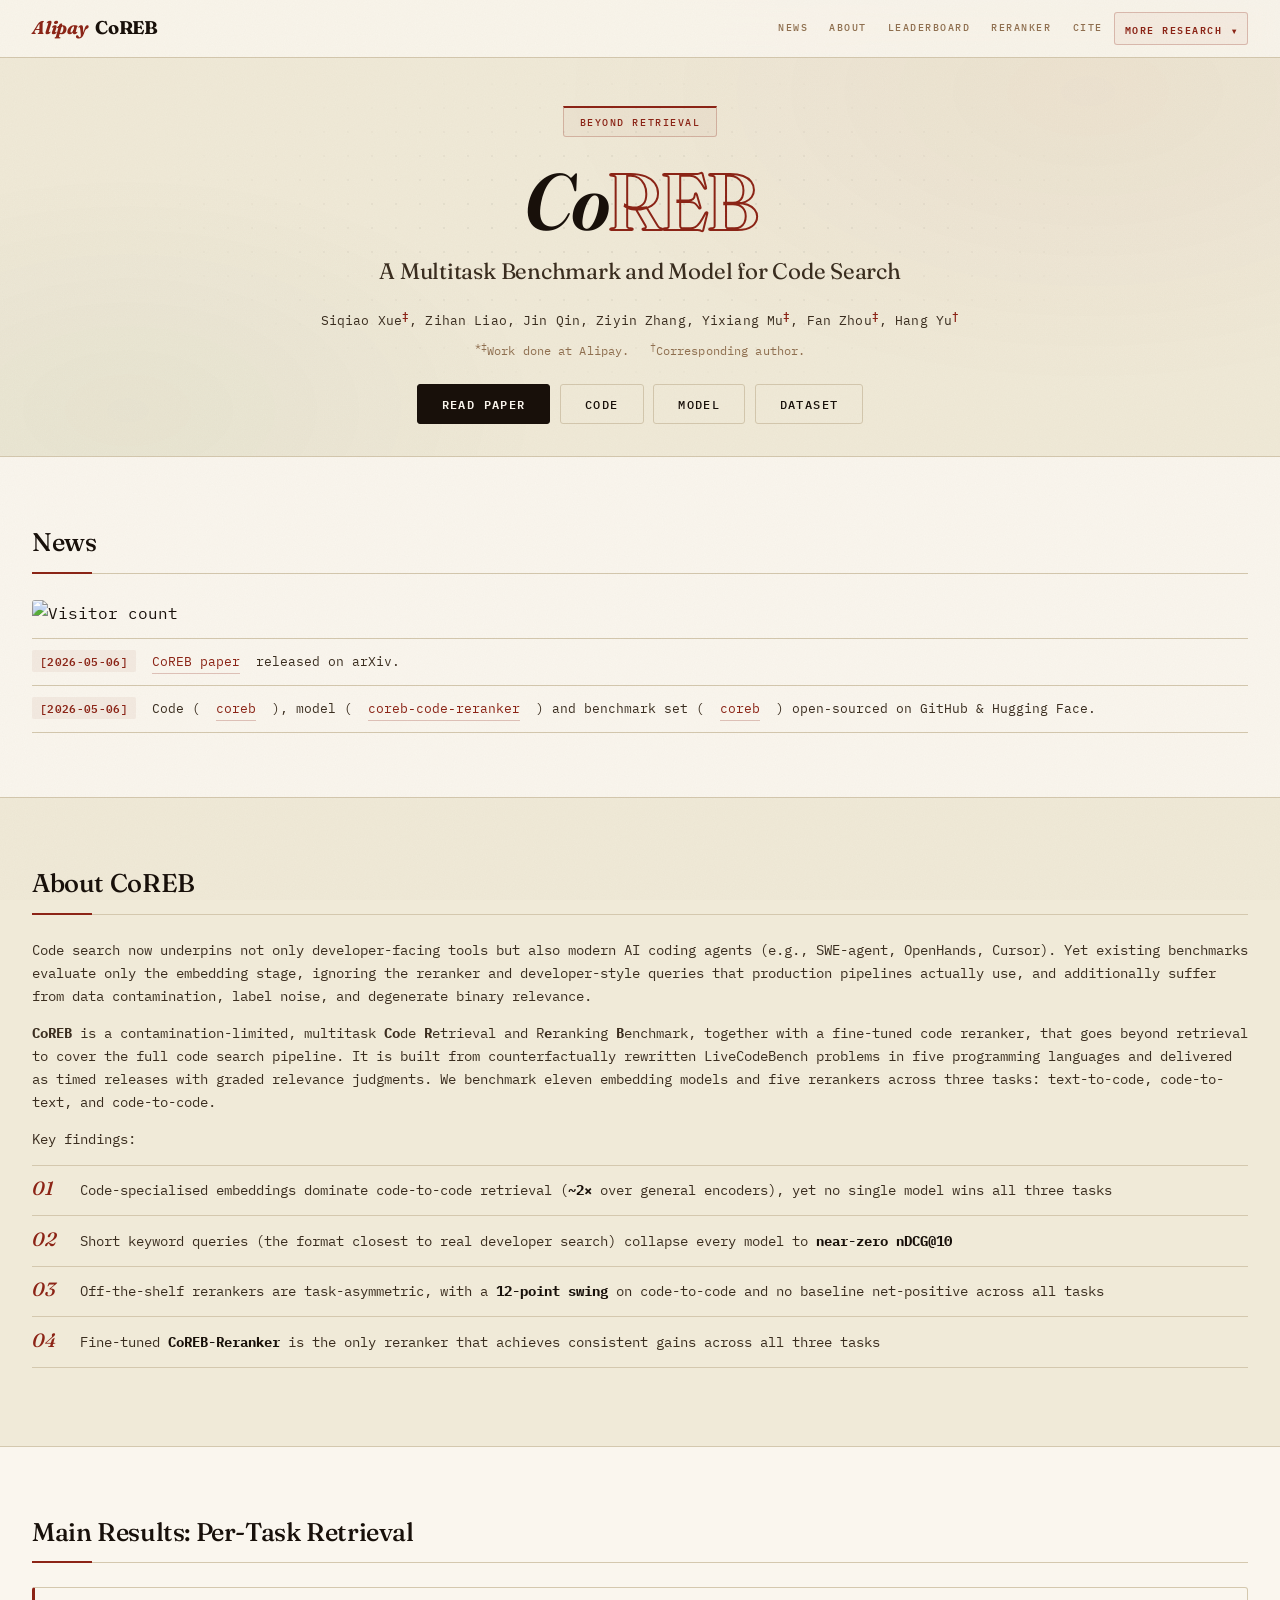
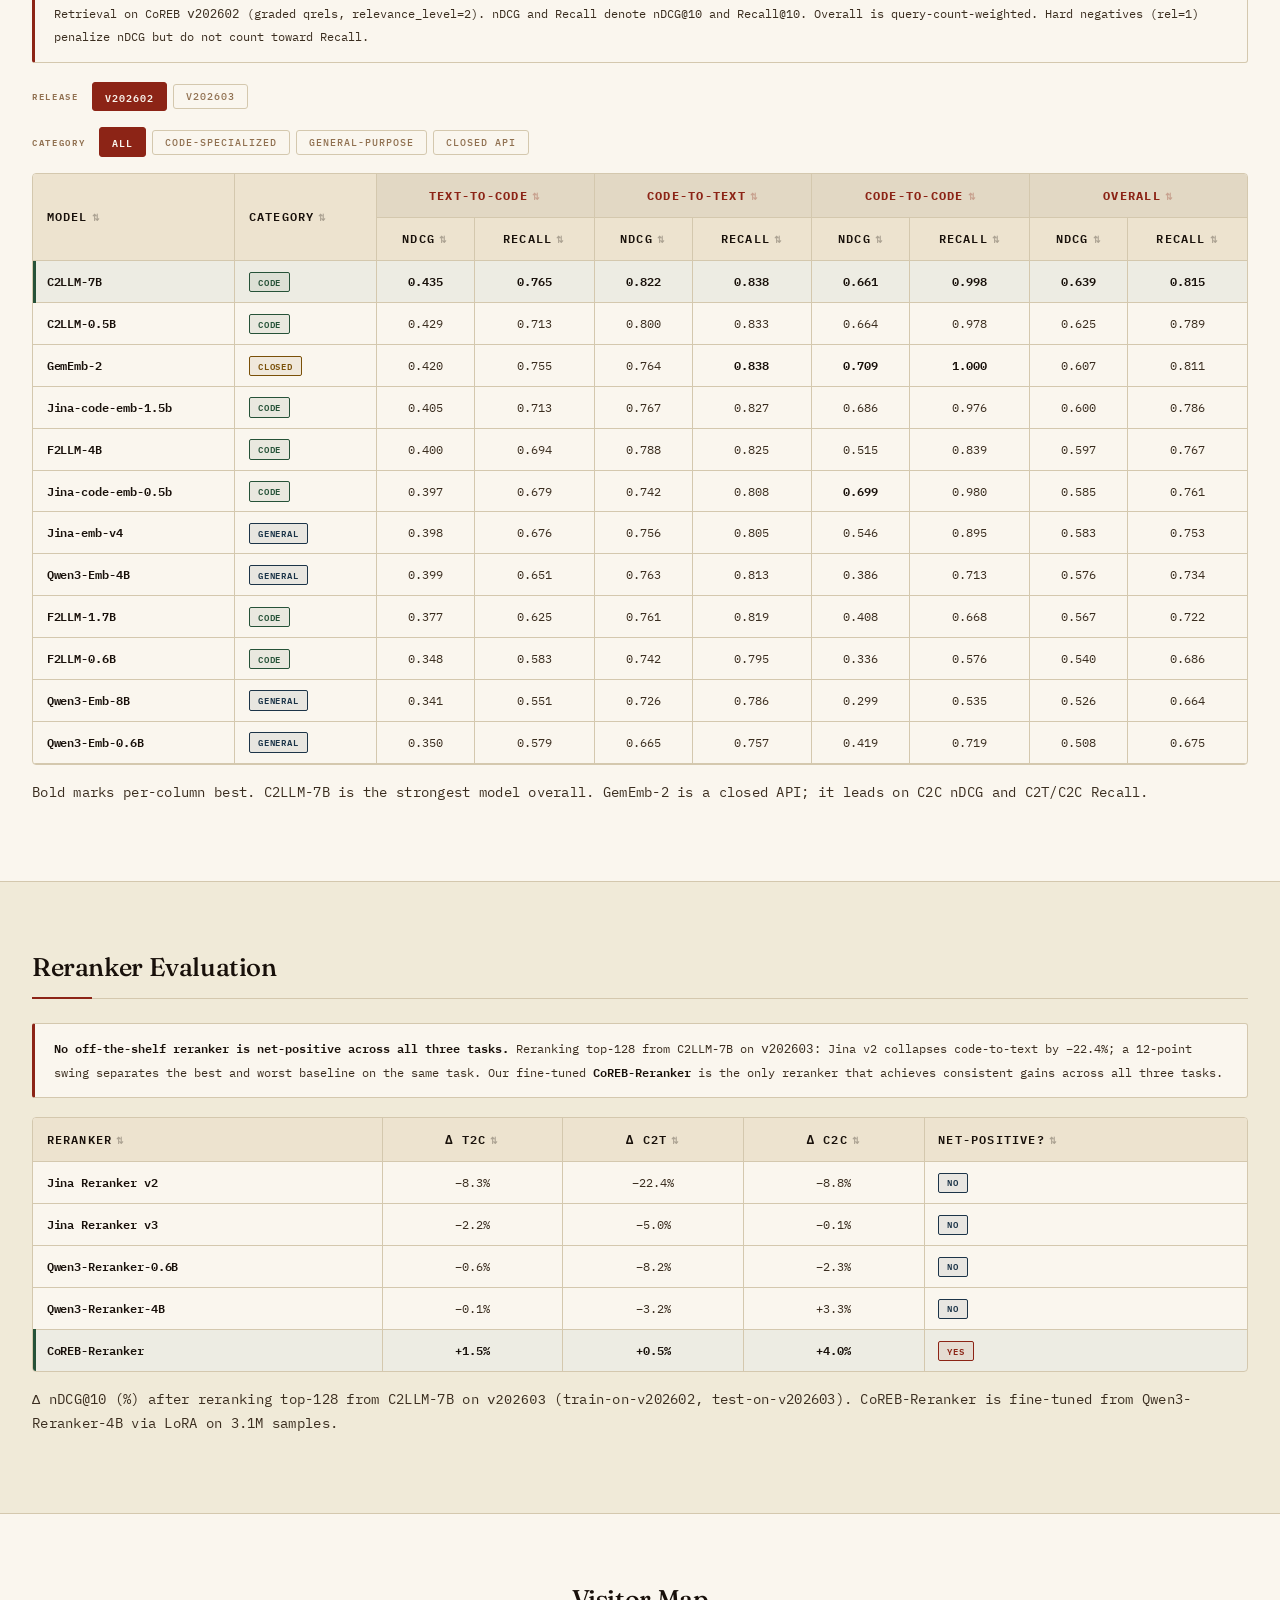
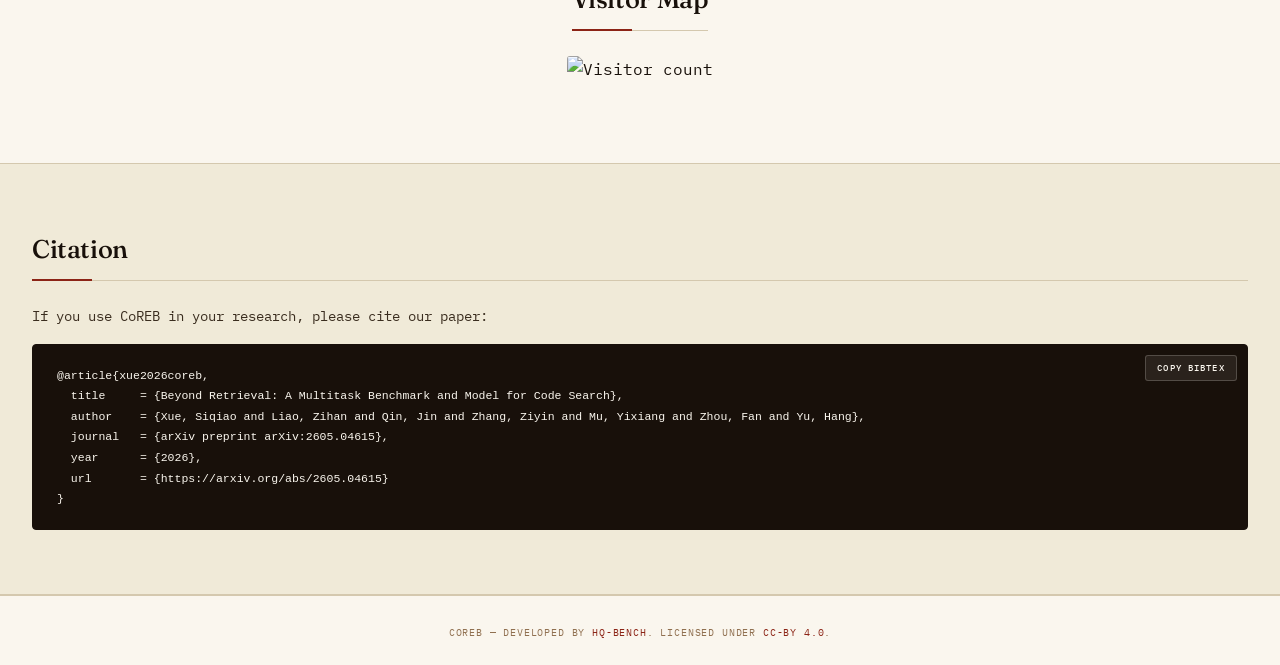
==== commit 9a665266: "fix a few numbers" ====
--- a/website/index.html
+++ b/website/index.html
@@ -78,17 +78,17 @@
     <div class="section-inner">
       <h2 class="section-title">About CoREB</h2>
       <p>
-        Code search has usually been evaluated as first-stage retrieval, even though production systems rely on broader pipelines with reranking and developer-style queries. Existing benchmarks suffer from data contamination, label noise, and degenerate binary relevance.
+        Code search now underpins not only developer-facing tools but also modern AI coding agents (e.g., SWE-agent, OpenHands, Cursor). Yet existing benchmarks evaluate only the embedding stage, ignoring the reranker and developer-style queries that production pipelines actually use, and additionally suffer from data contamination, label noise, and degenerate binary relevance.
       </p>
       <p>
-        <strong>CoREB</strong> is a contamination-limited, multitask <strong>Co</strong>de <strong>R</strong>etrieval and R<strong>e</strong>ranking <strong>B</strong>enchmark, together with a suite of fine-tuned code rerankers, that goes beyond retrieval to cover the full code search pipeline. It is built from counterfactually rewritten LiveCodeBench problems in five programming languages and delivered as timed releases (<strong>5,087 queries</strong> over <strong>342 problems</strong>) with graded relevance judgments.
+        <strong>CoREB</strong> is a contamination-limited, multitask <strong>Co</strong>de <strong>R</strong>etrieval and R<strong>e</strong>ranking <strong>B</strong>enchmark, together with a fine-tuned code reranker, that goes beyond retrieval to cover the full code search pipeline. It is built from counterfactually rewritten LiveCodeBench problems in five programming languages and delivered as timed releases with graded relevance judgments. We benchmark eleven embedding models and five rerankers across three tasks: text-to-code, code-to-text, and code-to-code.
       </p>
       <p>Key findings:</p>
       <ul class="findings-list">
         <li>Code-specialised embeddings dominate code-to-code retrieval (<strong>~2&times;</strong> over general encoders), yet no single model wins all three tasks</li>
         <li>Short keyword queries (the format closest to real developer search) collapse every model to <strong>near-zero nDCG@10</strong></li>
         <li>Off-the-shelf rerankers are task-asymmetric, with a <strong>12-point swing</strong> on code-to-code and no baseline net-positive across all tasks</li>
-        <li>Fine-tuned <strong>CoREB rerankers</strong> are the first to achieve consistent gains across all three tasks</li>
+        <li>Fine-tuned <strong>CoREB-Reranker</strong> is the only reranker that achieves consistent gains across all three tasks</li>
       </ul>
     </div>
   </section>
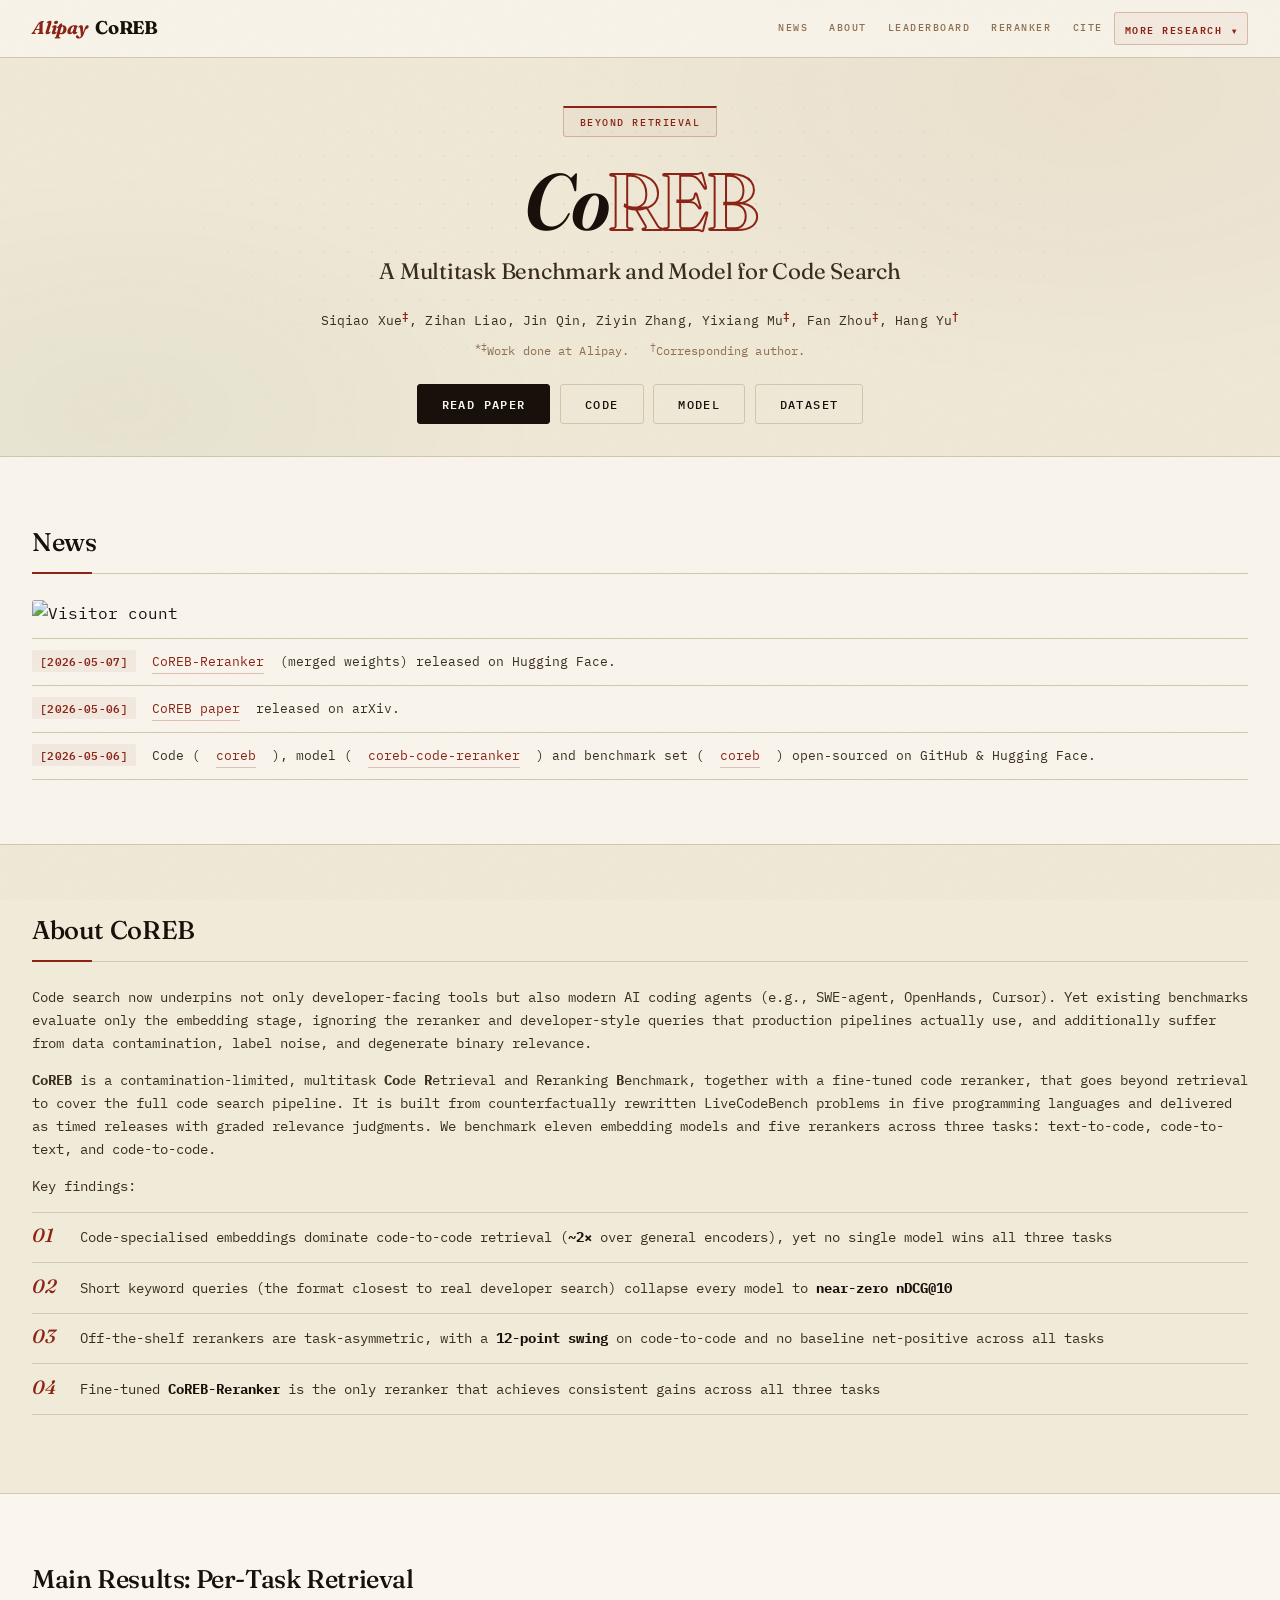
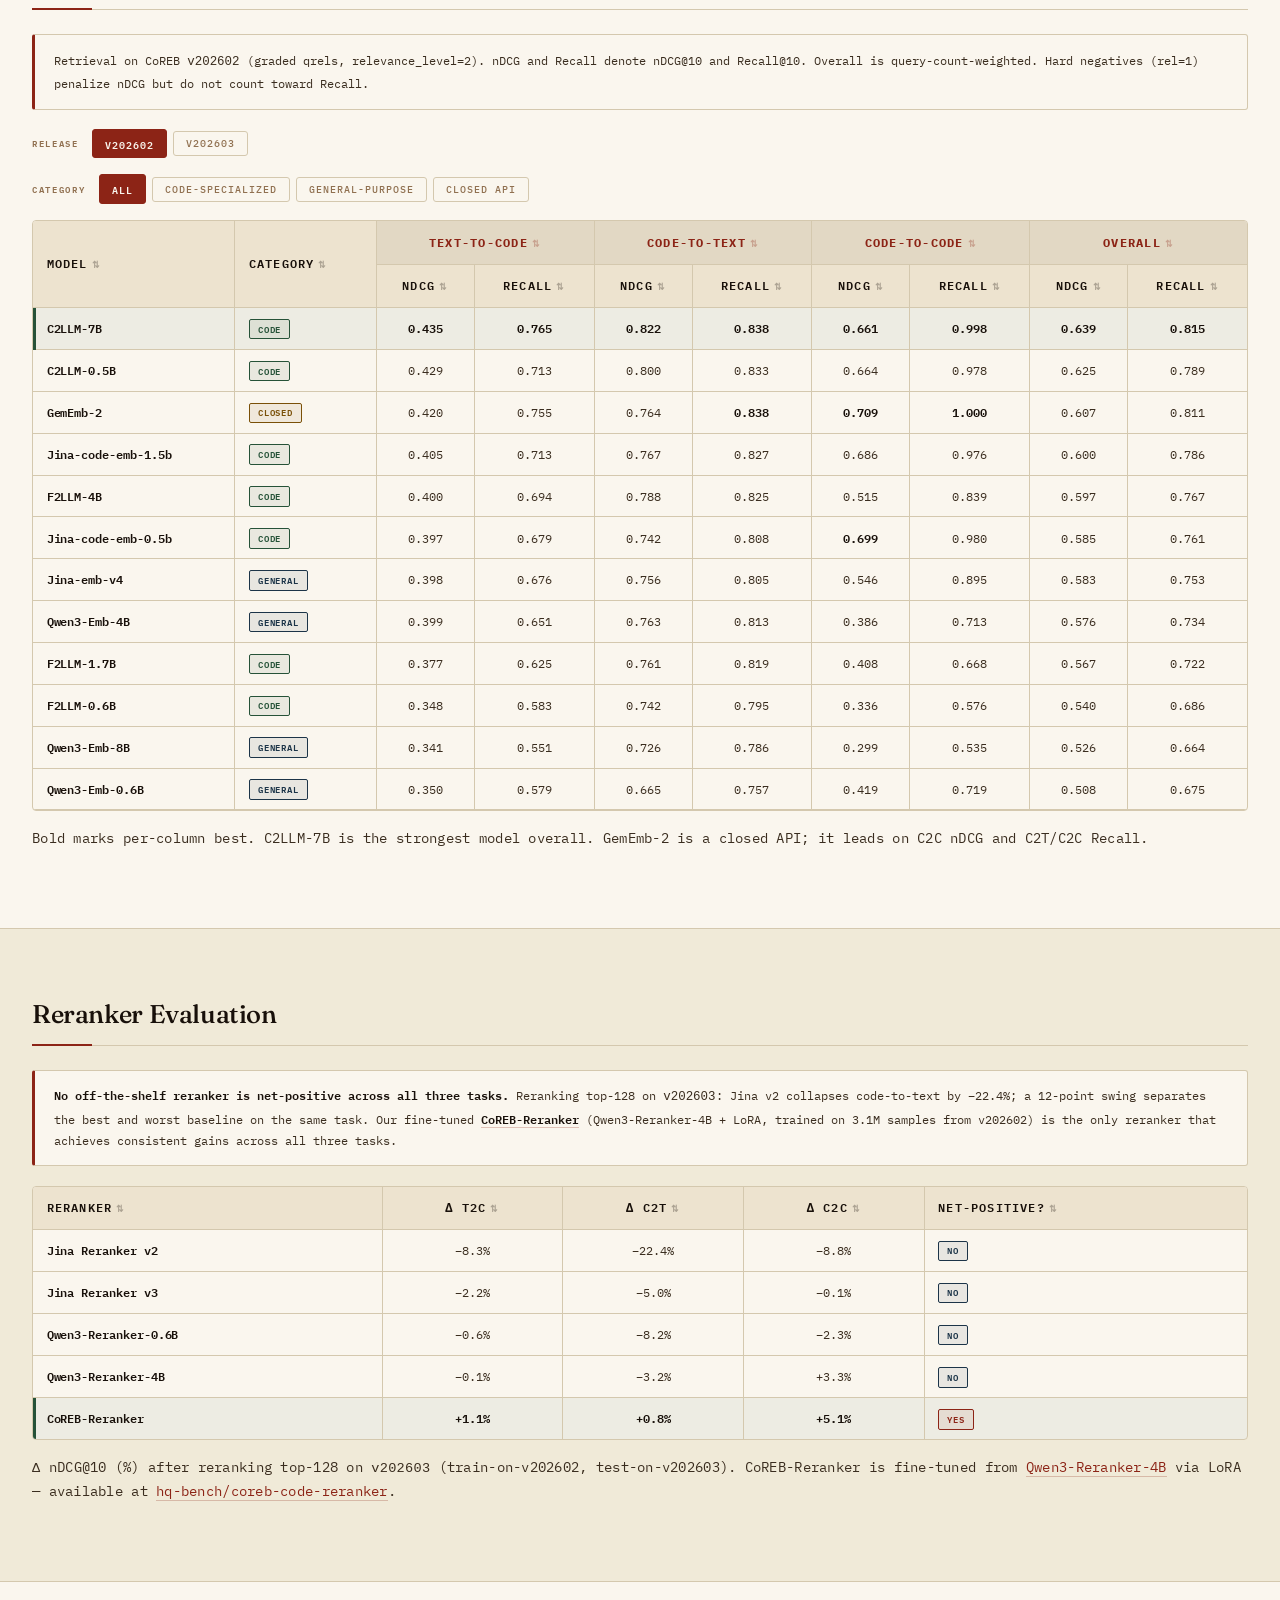
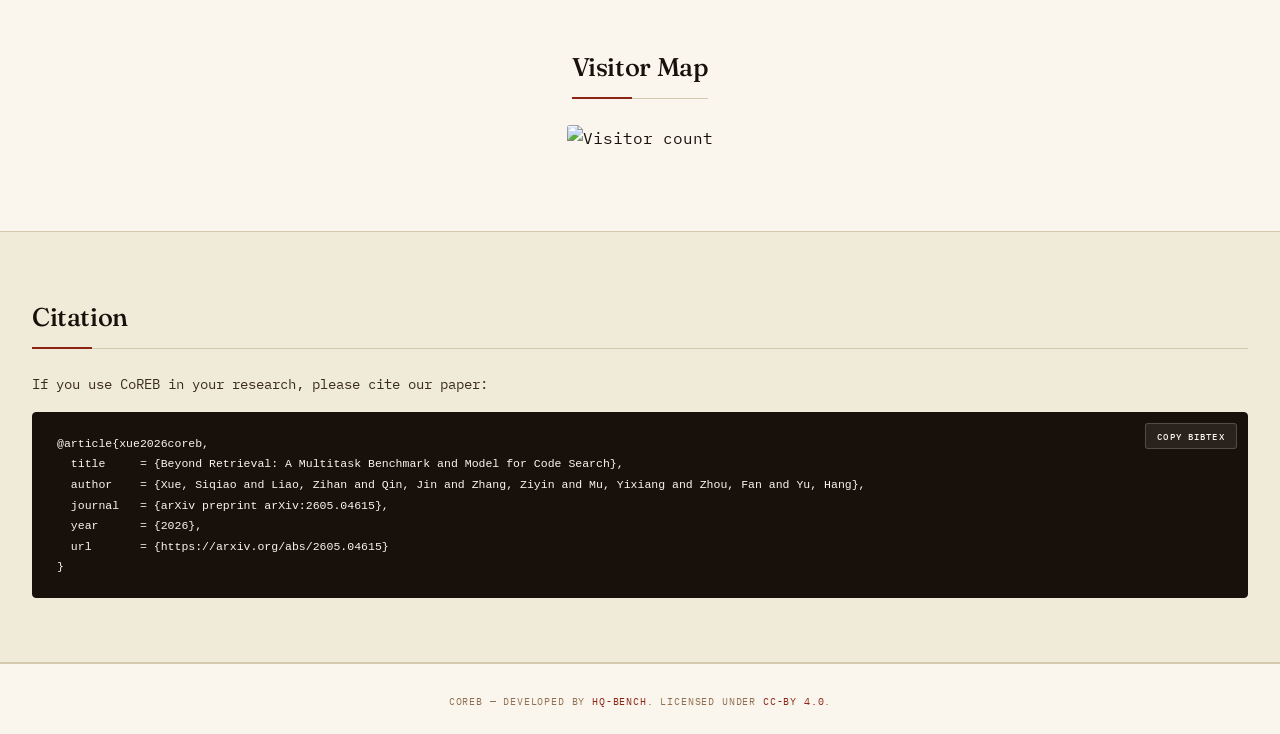
==== commit b312b5b3: "Update index.html" ====
--- a/website/index.html
+++ b/website/index.html
@@ -67,6 +67,7 @@
         <img src="https://hits.sh/hq-bench.github.io/coreb-page.svg?view=total&style=flat&label=Visitors&color=f59e0b&labelColor=0d1117" alt="Visitor count">
       </div>
       <ul class="news-list">
+        <li><span class="news-date">[2026-05-07]</span> <a href="https://huggingface.co/hq-bench/coreb-code-reranker">CoREB-Reranker</a> (merged weights) released on Hugging Face.</li>
         <li><span class="news-date">[2026-05-06]</span> <a href="https://arxiv.org/abs/2605.04615">CoREB paper</a> released on arXiv.</li>
         <li><span class="news-date">[2026-05-06]</span> Code (<a href="https://github.com/hq-bench/coreb">coreb</a>), model (<a href="https://huggingface.co/hq-bench/coreb-code-reranker">coreb-code-reranker</a>) and benchmark set (<a href="https://huggingface.co/datasets/hq-bench/coreb">coreb</a>) open-sourced on GitHub &amp; Hugging Face.</li>
       </ul>
@@ -176,7 +177,7 @@
     <div class="section-inner">
       <h2 class="section-title">Reranker Evaluation</h2>
       <div class="info-box">
-        <strong>No off-the-shelf reranker is net-positive across all three tasks.</strong> Reranking top-128 from C2LLM-7B on <code>v202603</code>: Jina v2 collapses code-to-text by &minus;22.4%; a 12-point swing separates the best and worst baseline on the same task. Our fine-tuned <strong>CoREB-Reranker</strong> is the only reranker that achieves consistent gains across all three tasks.
+        <strong>No off-the-shelf reranker is net-positive across all three tasks.</strong> Reranking top-128 on <code>v202603</code>: Jina v2 collapses code-to-text by &minus;22.4%; a 12-point swing separates the best and worst baseline on the same task. Our fine-tuned <a href="https://huggingface.co/hq-bench/coreb-code-reranker" target="_blank" rel="noopener"><strong>CoREB-Reranker</strong></a> (Qwen3-Reranker-4B + LoRA, trained on 3.1M samples from v202602) is the only reranker that achieves consistent gains across all three tasks.
       </div>
       <div class="table-wrap">
         <div class="table-scroll">
@@ -221,16 +222,16 @@
               </tr>
               <tr class="row-highlight">
                 <td class="model-name"><strong>CoREB-Reranker</strong></td>
-                <td class="num-col">+1.5%</td>
-                <td class="num-col">+0.5%</td>
-                <td class="num-col">+4.0%</td>
+                <td class="num-col">+1.1%</td>
+                <td class="num-col">+0.8%</td>
+                <td class="num-col">+5.1%</td>
                 <td><span class="lvl lvl-high">Yes</span></td>
               </tr>
             </tbody>
           </table>
         </div>
       </div>
-      <p class="table-note">&Delta; nDCG@10 (%) after reranking top-128 from C2LLM-7B on <code>v202603</code> (train-on-v202602, test-on-v202603). CoREB-Reranker is fine-tuned from Qwen3-Reranker-4B via LoRA on 3.1M samples.</p>
+      <p class="table-note">&Delta; nDCG@10 (%) after reranking top-128 on <code>v202603</code> (train-on-v202602, test-on-v202603). CoREB-Reranker is fine-tuned from <a href="https://huggingface.co/Qwen/Qwen3-Reranker-4B" target="_blank" rel="noopener">Qwen3-Reranker-4B</a> via LoRA &mdash; available at <a href="https://huggingface.co/hq-bench/coreb-code-reranker" target="_blank" rel="noopener">hq-bench/coreb-code-reranker</a>.</p>
     </div>
   </section>
 
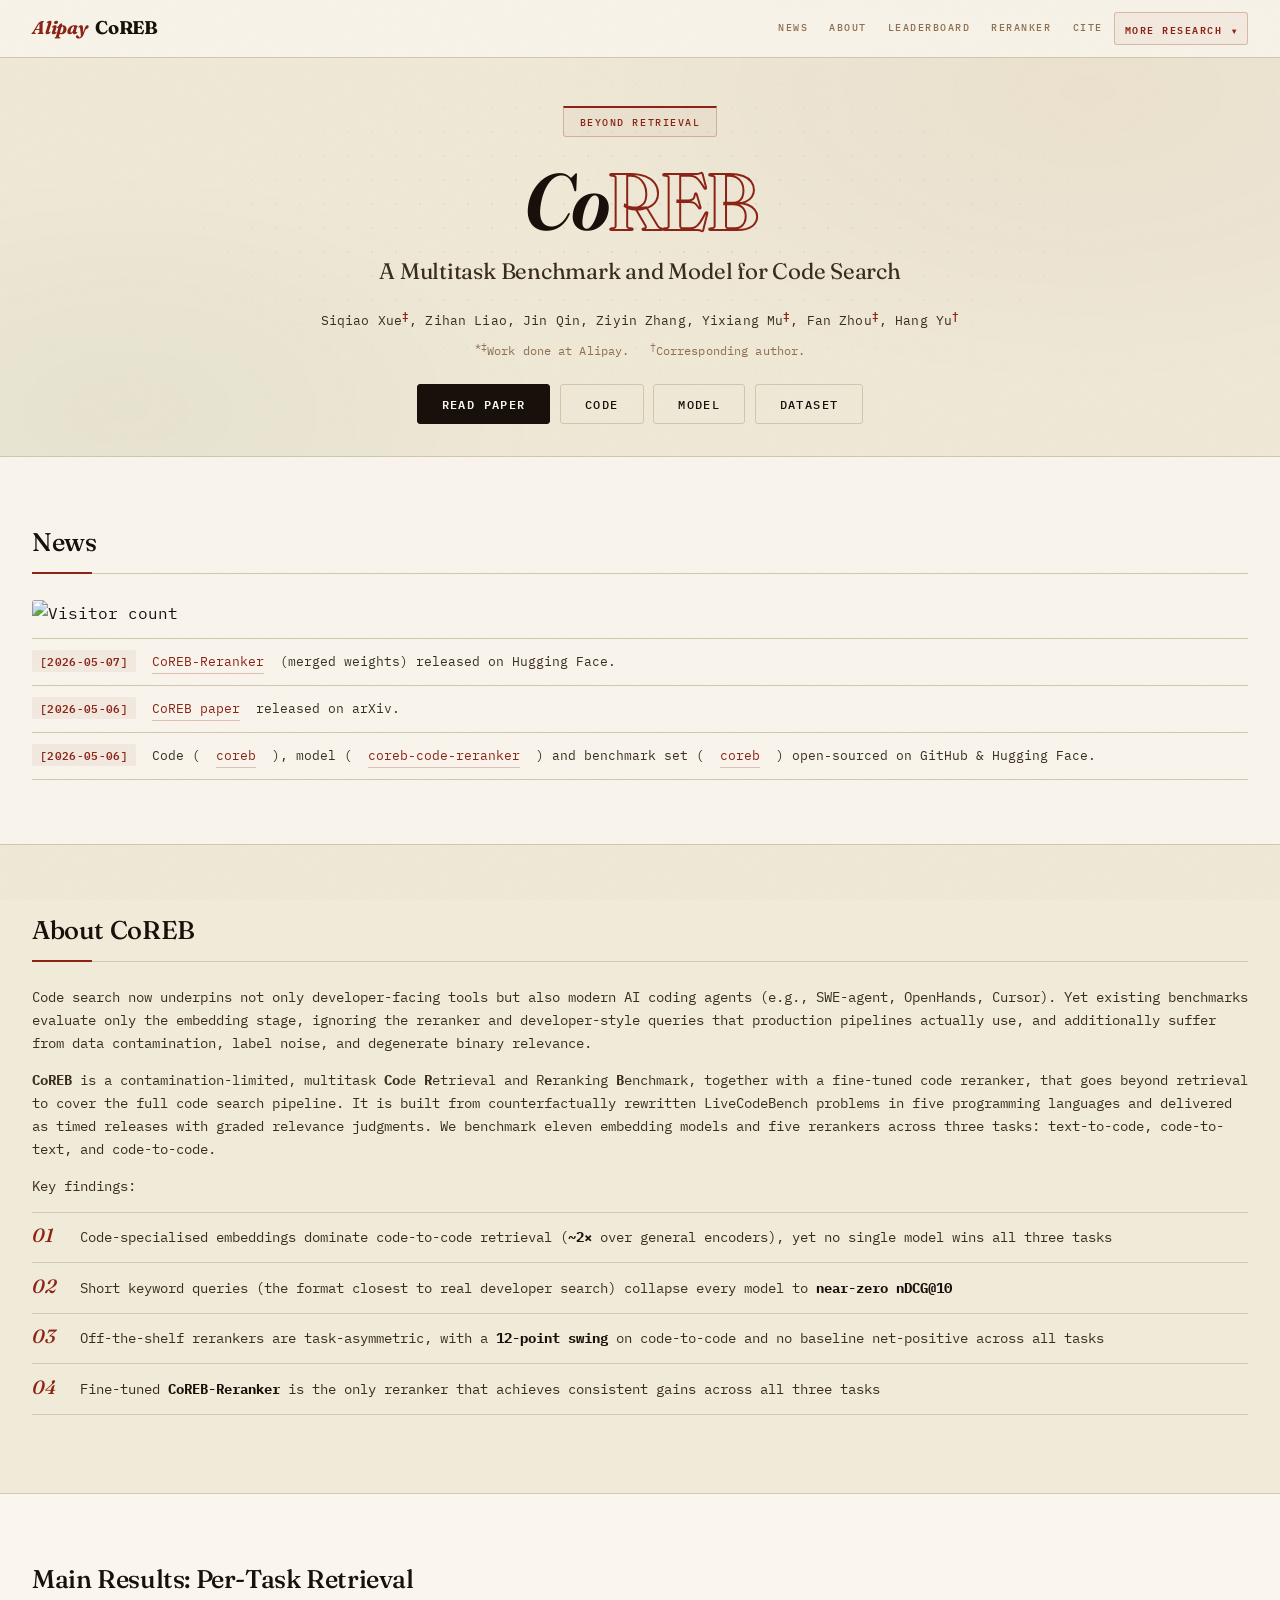
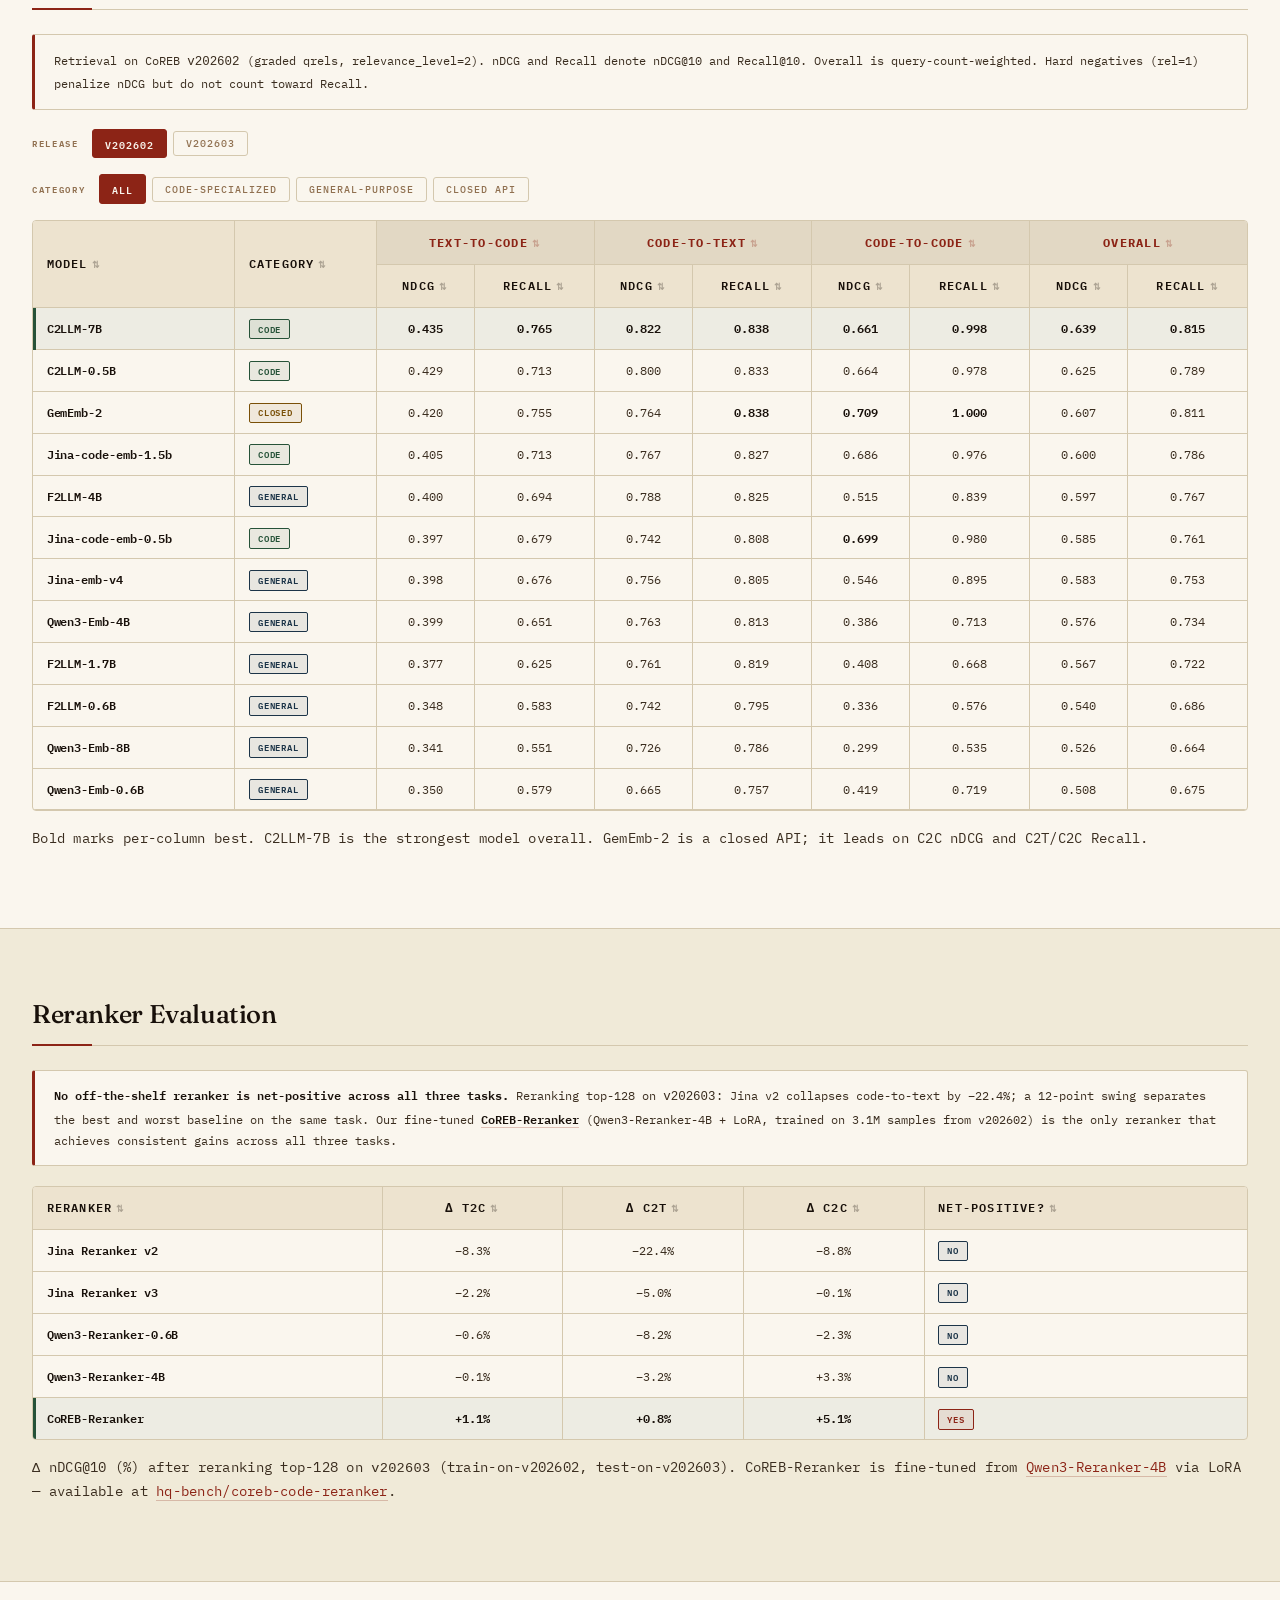
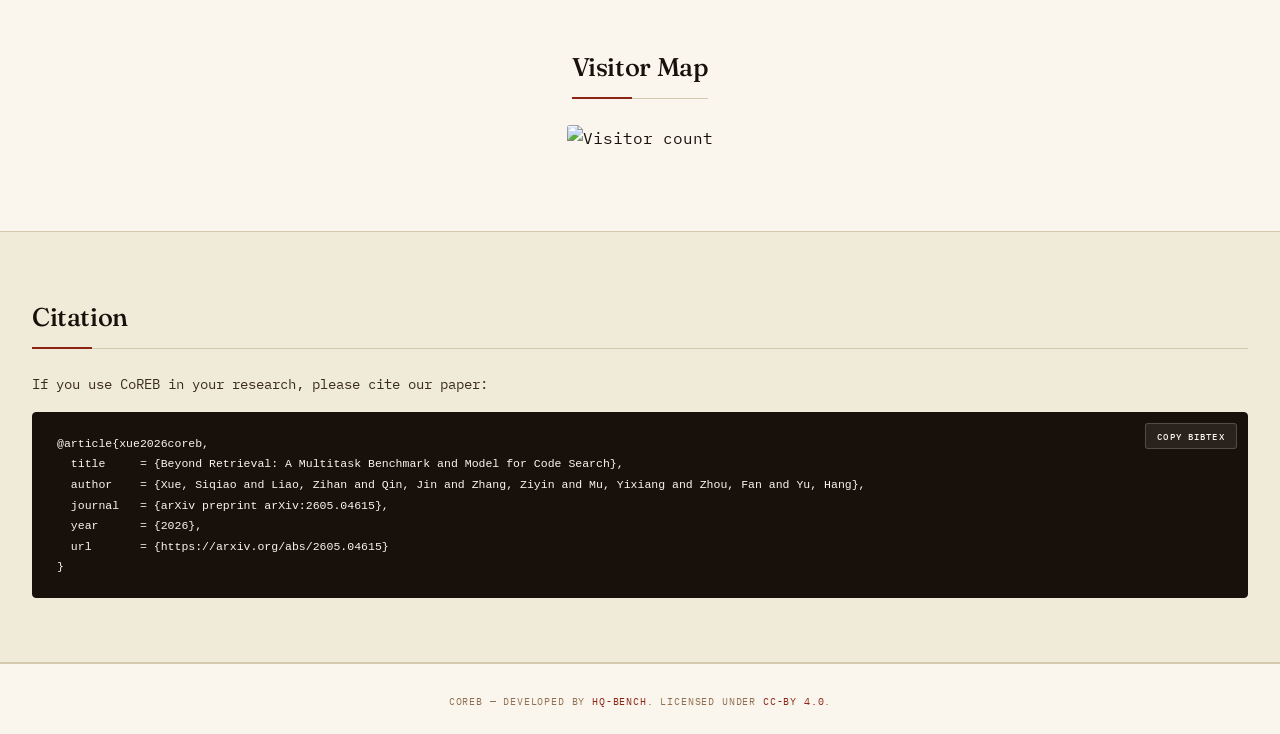
==== commit 29237bf8: "fix names" ====
--- a/website/index.html
+++ b/website/index.html
@@ -144,12 +144,12 @@
               <tr data-type="code" data-version="v202602"><td class="model-name">C2LLM-0.5B</td><td><span class="badge badge-dl">CODE</span></td><td class="num-col">0.429</td><td class="num-col">0.713</td><td class="num-col">0.800</td><td class="num-col">0.833</td><td class="num-col">0.664</td><td class="num-col">0.978</td><td class="num-col">0.625</td><td class="num-col">0.789</td></tr>
               <tr data-type="closed" data-version="v202602"><td class="model-name">GemEmb-2</td><td><span class="badge badge-stat">CLOSED</span></td><td class="num-col">0.420</td><td class="num-col">0.755</td><td class="num-col">0.764</td><td class="num-col"><strong>0.838</strong></td><td class="num-col"><strong>0.709</strong></td><td class="num-col"><strong>1.000</strong></td><td class="num-col">0.607</td><td class="num-col">0.811</td></tr>
               <tr data-type="code" data-version="v202602"><td class="model-name">Jina-code-emb-1.5b</td><td><span class="badge badge-dl">CODE</span></td><td class="num-col">0.405</td><td class="num-col">0.713</td><td class="num-col">0.767</td><td class="num-col">0.827</td><td class="num-col">0.686</td><td class="num-col">0.976</td><td class="num-col">0.600</td><td class="num-col">0.786</td></tr>
-              <tr data-type="code" data-version="v202602"><td class="model-name">F2LLM-4B</td><td><span class="badge badge-dl">CODE</span></td><td class="num-col">0.400</td><td class="num-col">0.694</td><td class="num-col">0.788</td><td class="num-col">0.825</td><td class="num-col">0.515</td><td class="num-col">0.839</td><td class="num-col">0.597</td><td class="num-col">0.767</td></tr>
+              <tr data-type="general" data-version="v202602"><td class="model-name">F2LLM-4B</td><td><span class="badge badge-fm">GENERAL</span></td><td class="num-col">0.400</td><td class="num-col">0.694</td><td class="num-col">0.788</td><td class="num-col">0.825</td><td class="num-col">0.515</td><td class="num-col">0.839</td><td class="num-col">0.597</td><td class="num-col">0.767</td></tr>
               <tr data-type="code" data-version="v202602"><td class="model-name">Jina-code-emb-0.5b</td><td><span class="badge badge-dl">CODE</span></td><td class="num-col">0.397</td><td class="num-col">0.679</td><td class="num-col">0.742</td><td class="num-col">0.808</td><td class="num-col"><strong>0.699</strong></td><td class="num-col">0.980</td><td class="num-col">0.585</td><td class="num-col">0.761</td></tr>
               <tr data-type="general" data-version="v202602"><td class="model-name">Jina-emb-v4</td><td><span class="badge badge-fm">GENERAL</span></td><td class="num-col">0.398</td><td class="num-col">0.676</td><td class="num-col">0.756</td><td class="num-col">0.805</td><td class="num-col">0.546</td><td class="num-col">0.895</td><td class="num-col">0.583</td><td class="num-col">0.753</td></tr>
               <tr data-type="general" data-version="v202602"><td class="model-name">Qwen3-Emb-4B</td><td><span class="badge badge-fm">GENERAL</span></td><td class="num-col">0.399</td><td class="num-col">0.651</td><td class="num-col">0.763</td><td class="num-col">0.813</td><td class="num-col">0.386</td><td class="num-col">0.713</td><td class="num-col">0.576</td><td class="num-col">0.734</td></tr>
-              <tr data-type="code" data-version="v202602"><td class="model-name">F2LLM-1.7B</td><td><span class="badge badge-dl">CODE</span></td><td class="num-col">0.377</td><td class="num-col">0.625</td><td class="num-col">0.761</td><td class="num-col">0.819</td><td class="num-col">0.408</td><td class="num-col">0.668</td><td class="num-col">0.567</td><td class="num-col">0.722</td></tr>
-              <tr data-type="code" data-version="v202602"><td class="model-name">F2LLM-0.6B</td><td><span class="badge badge-dl">CODE</span></td><td class="num-col">0.348</td><td class="num-col">0.583</td><td class="num-col">0.742</td><td class="num-col">0.795</td><td class="num-col">0.336</td><td class="num-col">0.576</td><td class="num-col">0.540</td><td class="num-col">0.686</td></tr>
+              <tr data-type="general" data-version="v202602"><td class="model-name">F2LLM-1.7B</td><td><span class="badge badge-fm">GENERAL</span></td><td class="num-col">0.377</td><td class="num-col">0.625</td><td class="num-col">0.761</td><td class="num-col">0.819</td><td class="num-col">0.408</td><td class="num-col">0.668</td><td class="num-col">0.567</td><td class="num-col">0.722</td></tr>
+              <tr data-type="general" data-version="v202602"><td class="model-name">F2LLM-0.6B</td><td><span class="badge badge-fm">GENERAL</span></td><td class="num-col">0.348</td><td class="num-col">0.583</td><td class="num-col">0.742</td><td class="num-col">0.795</td><td class="num-col">0.336</td><td class="num-col">0.576</td><td class="num-col">0.540</td><td class="num-col">0.686</td></tr>
               <tr data-type="general" data-version="v202602"><td class="model-name">Qwen3-Emb-8B</td><td><span class="badge badge-fm">GENERAL</span></td><td class="num-col">0.341</td><td class="num-col">0.551</td><td class="num-col">0.726</td><td class="num-col">0.786</td><td class="num-col">0.299</td><td class="num-col">0.535</td><td class="num-col">0.526</td><td class="num-col">0.664</td></tr>
               <tr data-type="general" data-version="v202602"><td class="model-name">Qwen3-Emb-0.6B</td><td><span class="badge badge-fm">GENERAL</span></td><td class="num-col">0.350</td><td class="num-col">0.579</td><td class="num-col">0.665</td><td class="num-col">0.757</td><td class="num-col">0.419</td><td class="num-col">0.719</td><td class="num-col">0.508</td><td class="num-col">0.675</td></tr>
               <!-- v202603 -->
@@ -158,10 +158,10 @@
               <tr data-type="code" data-version="v202603" style="display:none"><td class="model-name">C2LLM-0.5B</td><td><span class="badge badge-dl">CODE</span></td><td class="num-col">0.430</td><td class="num-col">0.716</td><td class="num-col">0.725</td><td class="num-col">0.810</td><td class="num-col">0.656</td><td class="num-col">0.970</td><td class="num-col">0.591</td><td class="num-col">0.786</td></tr>
               <tr data-type="code" data-version="v202603" style="display:none"><td class="model-name">Jina-code-emb-1.5b</td><td><span class="badge badge-dl">CODE</span></td><td class="num-col">0.414</td><td class="num-col">0.705</td><td class="num-col">0.735</td><td class="num-col">0.806</td><td class="num-col">0.671</td><td class="num-col">0.973</td><td class="num-col">0.590</td><td class="num-col">0.780</td></tr>
               <tr data-type="code" data-version="v202603" style="display:none"><td class="model-name">Jina-code-emb-0.5b</td><td><span class="badge badge-dl">CODE</span></td><td class="num-col">0.386</td><td class="num-col">0.650</td><td class="num-col">0.725</td><td class="num-col">0.792</td><td class="num-col">0.677</td><td class="num-col">0.963</td><td class="num-col">0.574</td><td class="num-col">0.749</td></tr>
-              <tr data-type="code" data-version="v202603" style="display:none"><td class="model-name">F2LLM-4B</td><td><span class="badge badge-dl">CODE</span></td><td class="num-col">0.407</td><td class="num-col">0.695</td><td class="num-col">0.735</td><td class="num-col">0.808</td><td class="num-col">0.500</td><td class="num-col">0.766</td><td class="num-col">0.568</td><td class="num-col">0.755</td></tr>
+              <tr data-type="general" data-version="v202603" style="display:none"><td class="model-name">F2LLM-4B</td><td><span class="badge badge-fm">GENERAL</span></td><td class="num-col">0.407</td><td class="num-col">0.695</td><td class="num-col">0.735</td><td class="num-col">0.808</td><td class="num-col">0.500</td><td class="num-col">0.766</td><td class="num-col">0.568</td><td class="num-col">0.755</td></tr>
               <tr data-type="general" data-version="v202603" style="display:none"><td class="model-name">Qwen3-Emb-4B</td><td><span class="badge badge-fm">GENERAL</span></td><td class="num-col">0.390</td><td class="num-col">0.626</td><td class="num-col">0.704</td><td class="num-col">0.800</td><td class="num-col">0.392</td><td class="num-col">0.603</td><td class="num-col">0.535</td><td class="num-col">0.704</td></tr>
-              <tr data-type="code" data-version="v202603" style="display:none"><td class="model-name">F2LLM-1.7B</td><td><span class="badge badge-dl">CODE</span></td><td class="num-col">0.383</td><td class="num-col">0.603</td><td class="num-col">0.690</td><td class="num-col">0.776</td><td class="num-col">0.383</td><td class="num-col">0.562</td><td class="num-col">0.525</td><td class="num-col">0.679</td></tr>
-              <tr data-type="code" data-version="v202603" style="display:none"><td class="model-name">F2LLM-0.6B</td><td><span class="badge badge-dl">CODE</span></td><td class="num-col">0.344</td><td class="num-col">0.545</td><td class="num-col">0.641</td><td class="num-col">0.762</td><td class="num-col">0.334</td><td class="num-col">0.491</td><td class="num-col">0.480</td><td class="num-col">0.640</td></tr>
+              <tr data-type="general" data-version="v202603" style="display:none"><td class="model-name">F2LLM-1.7B</td><td><span class="badge badge-fm">GENERAL</span></td><td class="num-col">0.383</td><td class="num-col">0.603</td><td class="num-col">0.690</td><td class="num-col">0.776</td><td class="num-col">0.383</td><td class="num-col">0.562</td><td class="num-col">0.525</td><td class="num-col">0.679</td></tr>
+              <tr data-type="general" data-version="v202603" style="display:none"><td class="model-name">F2LLM-0.6B</td><td><span class="badge badge-fm">GENERAL</span></td><td class="num-col">0.344</td><td class="num-col">0.545</td><td class="num-col">0.641</td><td class="num-col">0.762</td><td class="num-col">0.334</td><td class="num-col">0.491</td><td class="num-col">0.480</td><td class="num-col">0.640</td></tr>
               <tr data-type="general" data-version="v202603" style="display:none"><td class="model-name">Qwen3-Emb-8B</td><td><span class="badge badge-fm">GENERAL</span></td><td class="num-col">0.328</td><td class="num-col">0.521</td><td class="num-col">0.635</td><td class="num-col">0.752</td><td class="num-col">0.320</td><td class="num-col">0.450</td><td class="num-col">0.469</td><td class="num-col">0.620</td></tr>
               <tr data-type="general" data-version="v202603" style="display:none"><td class="model-name">Qwen3-Emb-0.6B</td><td><span class="badge badge-fm">GENERAL</span></td><td class="num-col">0.349</td><td class="num-col">0.541</td><td class="num-col">0.597</td><td class="num-col">0.731</td><td class="num-col">0.384</td><td class="num-col">0.551</td><td class="num-col">0.467</td><td class="num-col">0.630</td></tr>
             </tbody>
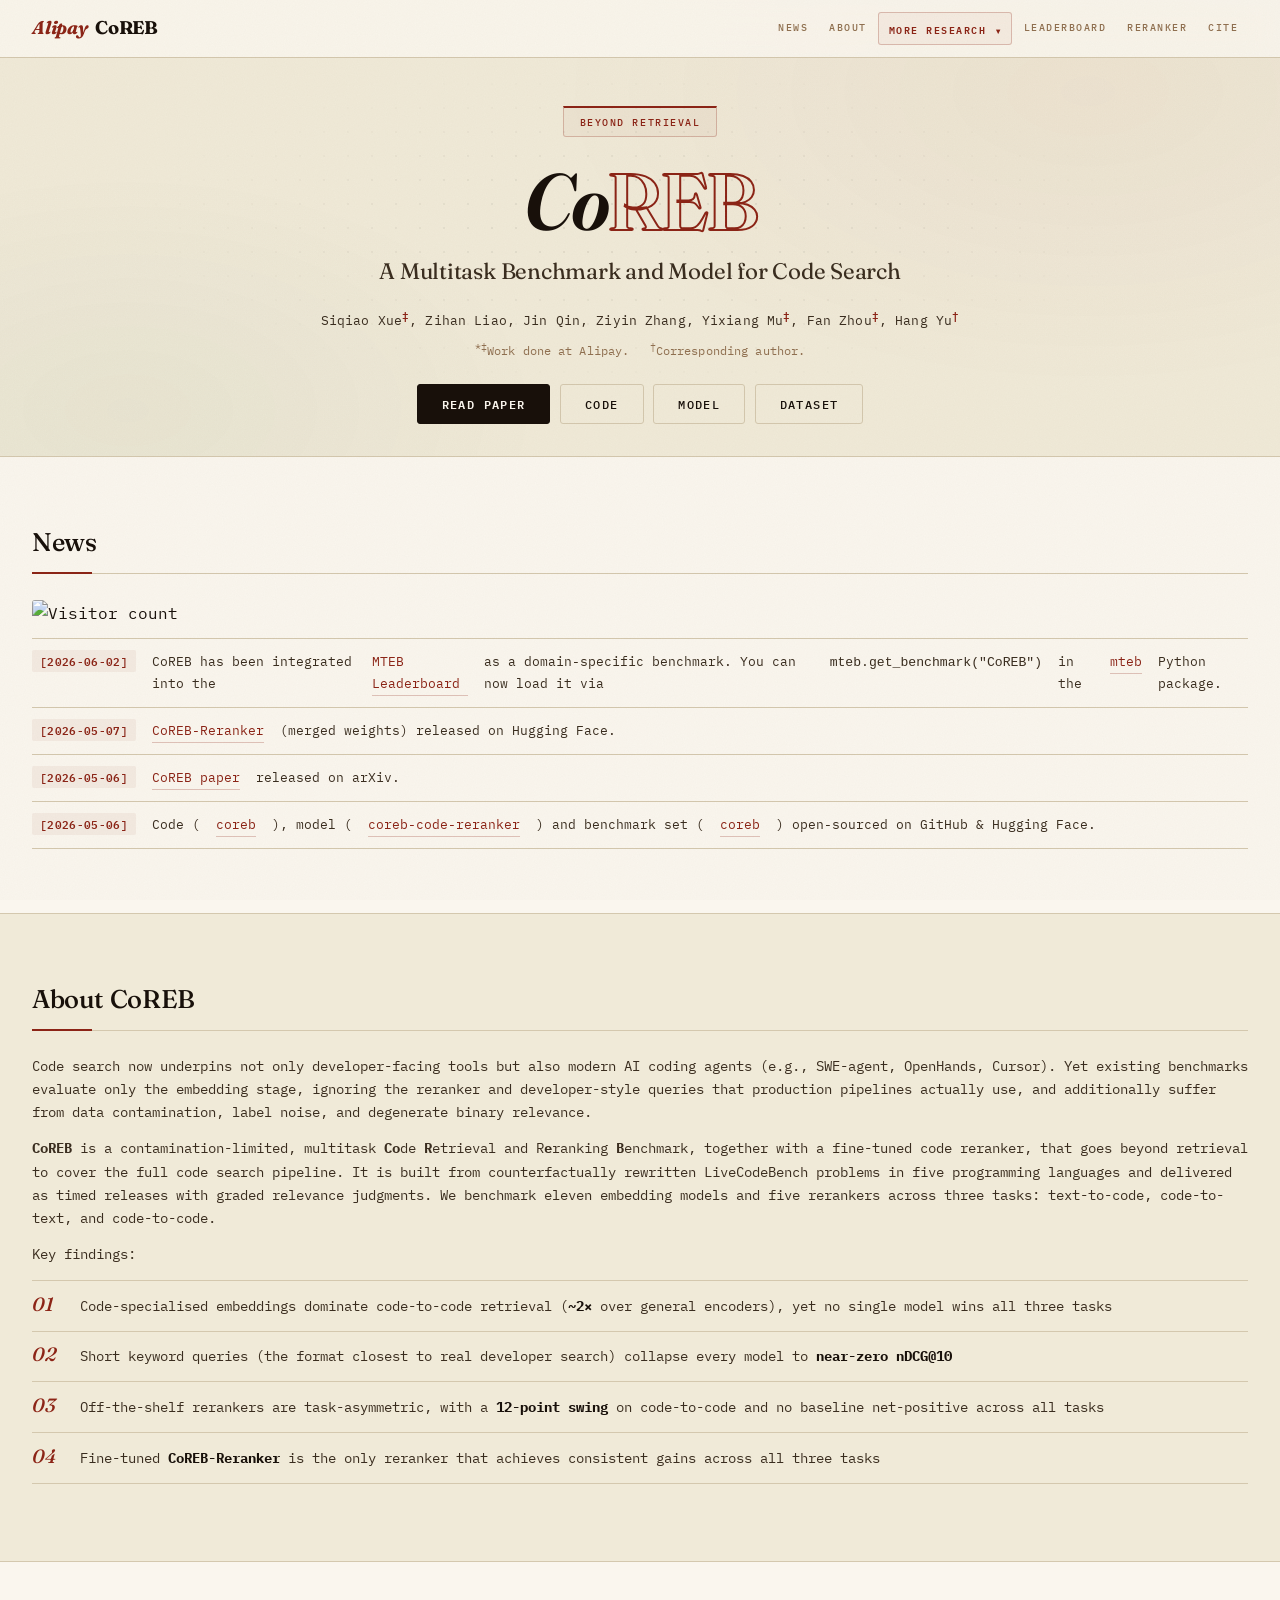
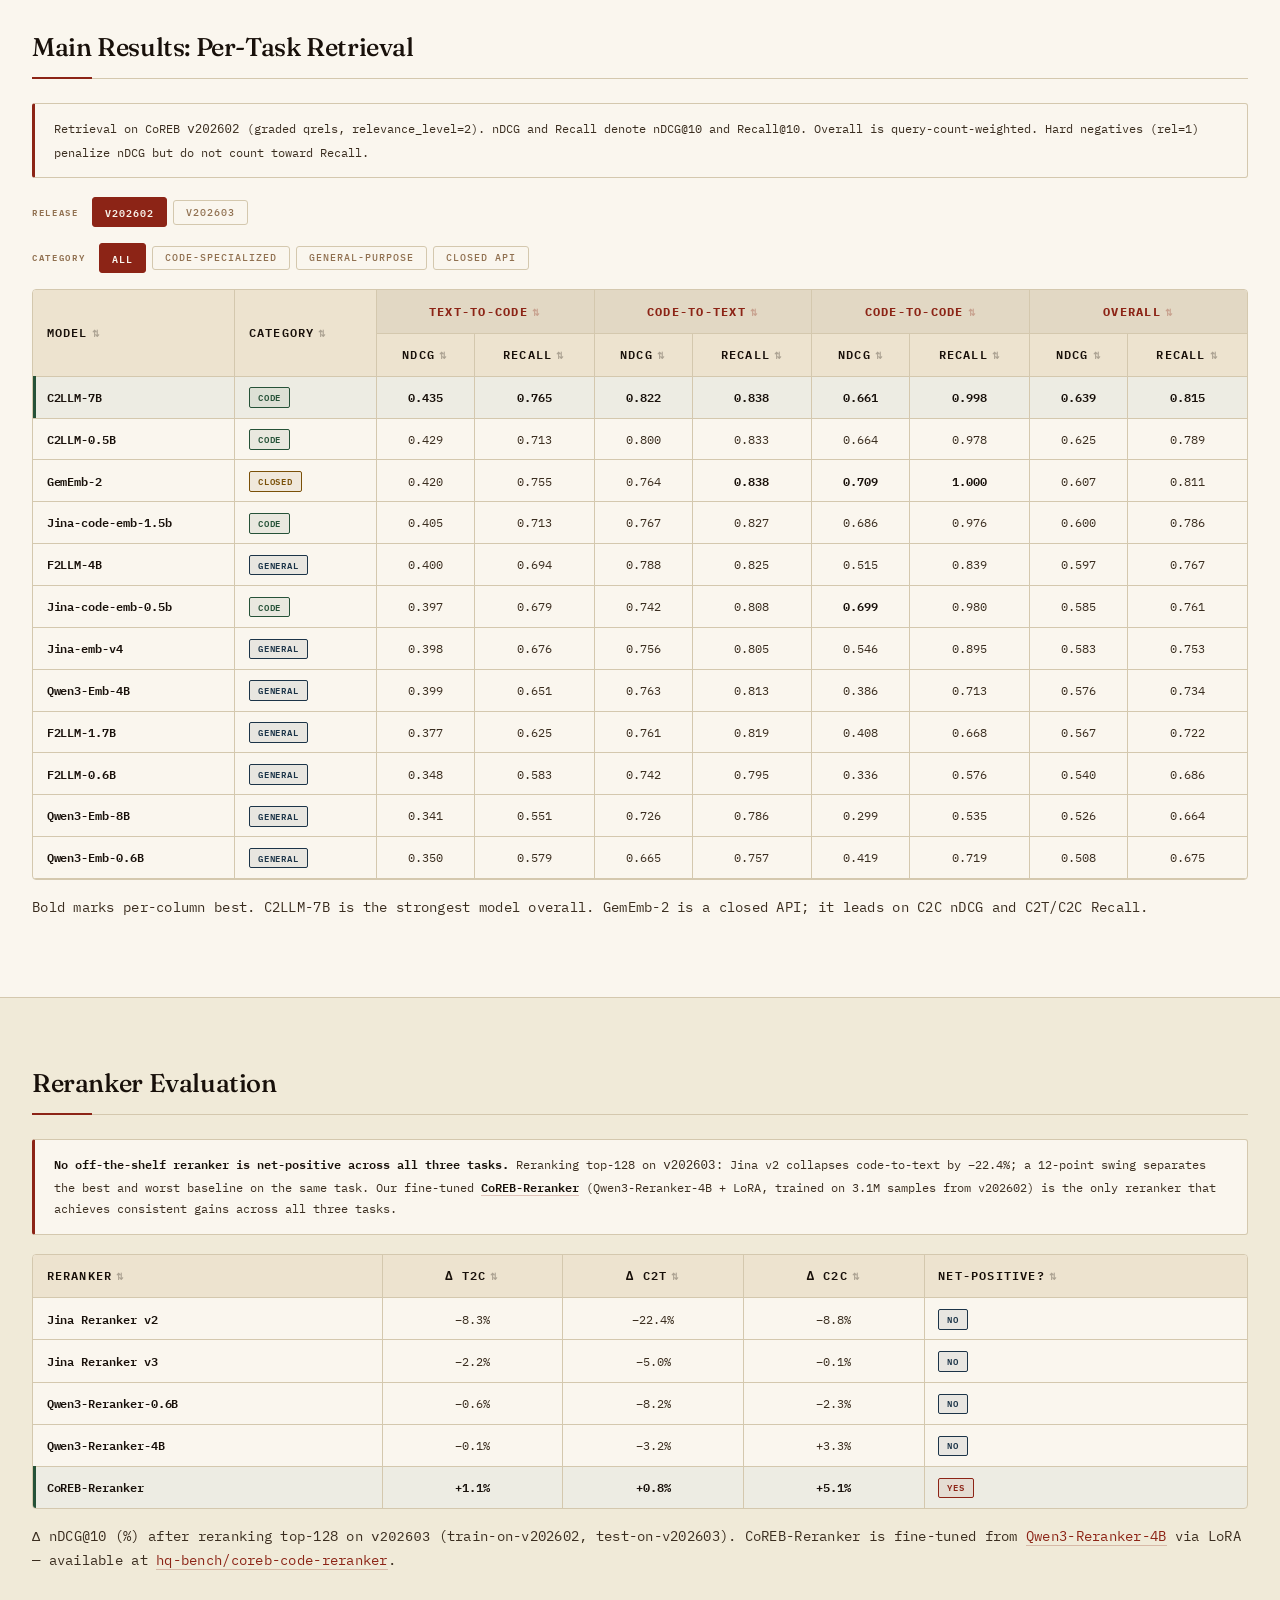
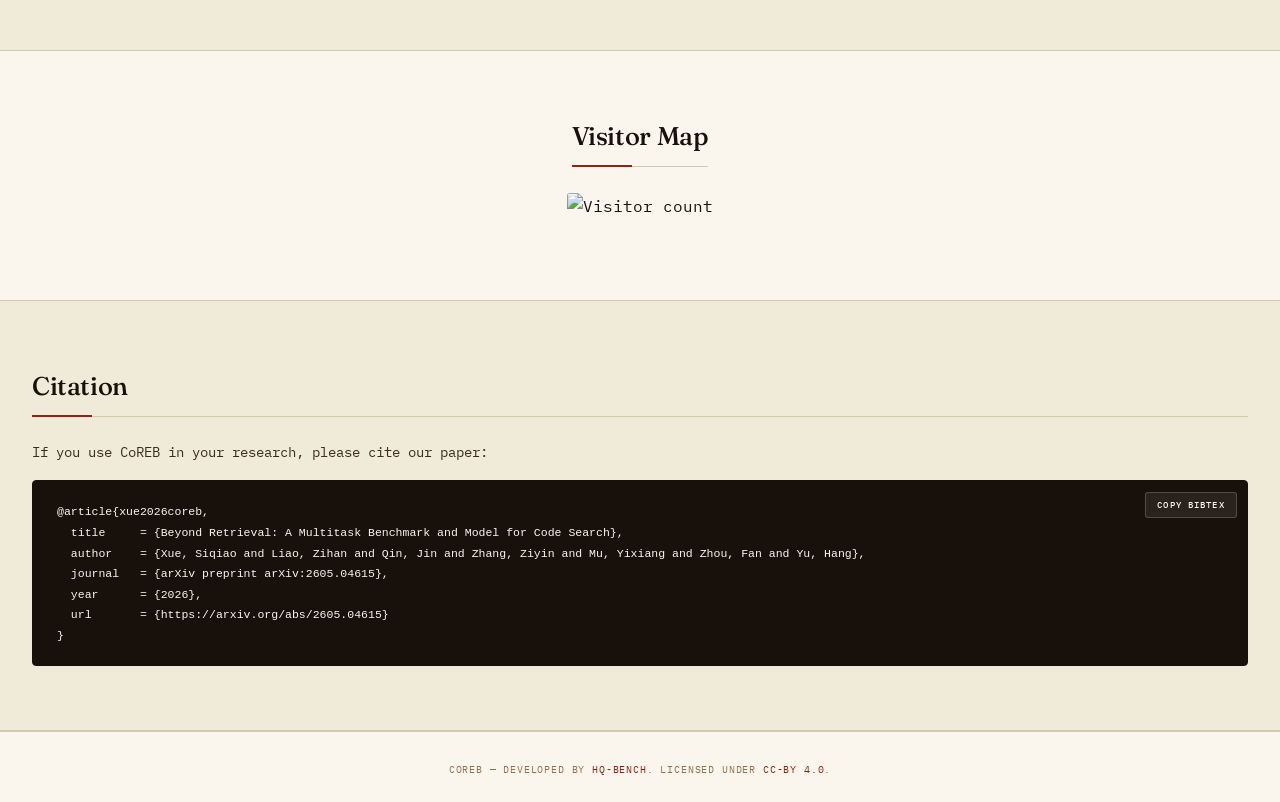
==== commit 8cb0398d: "add MTEB integration news and LookBench to More Research dropdown Co-Authored-By: Claude Opus 4.6 <n" ====
--- a/website/index.html
+++ b/website/index.html
@@ -22,16 +22,17 @@
         <ul class="nav-links">
           <li><a href="#news">News</a></li>
           <li><a href="#about">About</a></li>
-          <li><a href="#leaderboard">Leaderboard</a></li>
-          <li><a href="#reranker">Reranker</a></li>
-          <li><a href="#citation">Cite</a></li>
           <li class="more-research-wrap">
             <button class="nav-more-btn" id="more-research-toggle">More Research <span class="more-arrow">&#9662;</span></button>
             <ul class="more-research-dropdown" id="more-research-dropdown">
               <li><a href="https://hq-bench.github.io/quito/" target="_blank" rel="noopener">QuitoBench</a></li>
               <li><a href="https://famma-bench.github.io/famma/" target="_blank" rel="noopener">FAMMA</a></li>
+              <li><a href="https://serendipityoneinc.github.io/look-bench-page/" target="_blank" rel="noopener">LookBench</a></li>
             </ul>
           </li>
+          <li><a href="#leaderboard">Leaderboard</a></li>
+          <li><a href="#reranker">Reranker</a></li>
+          <li><a href="#citation">Cite</a></li>
         </ul>
       </nav>
     </div>
@@ -67,6 +68,7 @@
         <img src="https://hits.sh/hq-bench.github.io/coreb-page.svg?view=total&style=flat&label=Visitors&color=f59e0b&labelColor=0d1117" alt="Visitor count">
       </div>
       <ul class="news-list">
+        <li><span class="news-date">[2026-06-02]</span> CoREB has been integrated into the <a href="https://huggingface.co/spaces/mteb/leaderboard" target="_blank" rel="noopener">MTEB Leaderboard</a> as a domain-specific benchmark. You can now load it via <code>mteb.get_benchmark("CoREB")</code> in the <a href="https://github.com/embeddings-benchmark/mteb" target="_blank" rel="noopener">mteb</a> Python package.</li>
         <li><span class="news-date">[2026-05-07]</span> <a href="https://huggingface.co/hq-bench/coreb-code-reranker">CoREB-Reranker</a> (merged weights) released on Hugging Face.</li>
         <li><span class="news-date">[2026-05-06]</span> <a href="https://arxiv.org/abs/2605.04615">CoREB paper</a> released on arXiv.</li>
         <li><span class="news-date">[2026-05-06]</span> Code (<a href="https://github.com/hq-bench/coreb">coreb</a>), model (<a href="https://huggingface.co/hq-bench/coreb-code-reranker">coreb-code-reranker</a>) and benchmark set (<a href="https://huggingface.co/datasets/hq-bench/coreb">coreb</a>) open-sourced on GitHub &amp; Hugging Face.</li>
